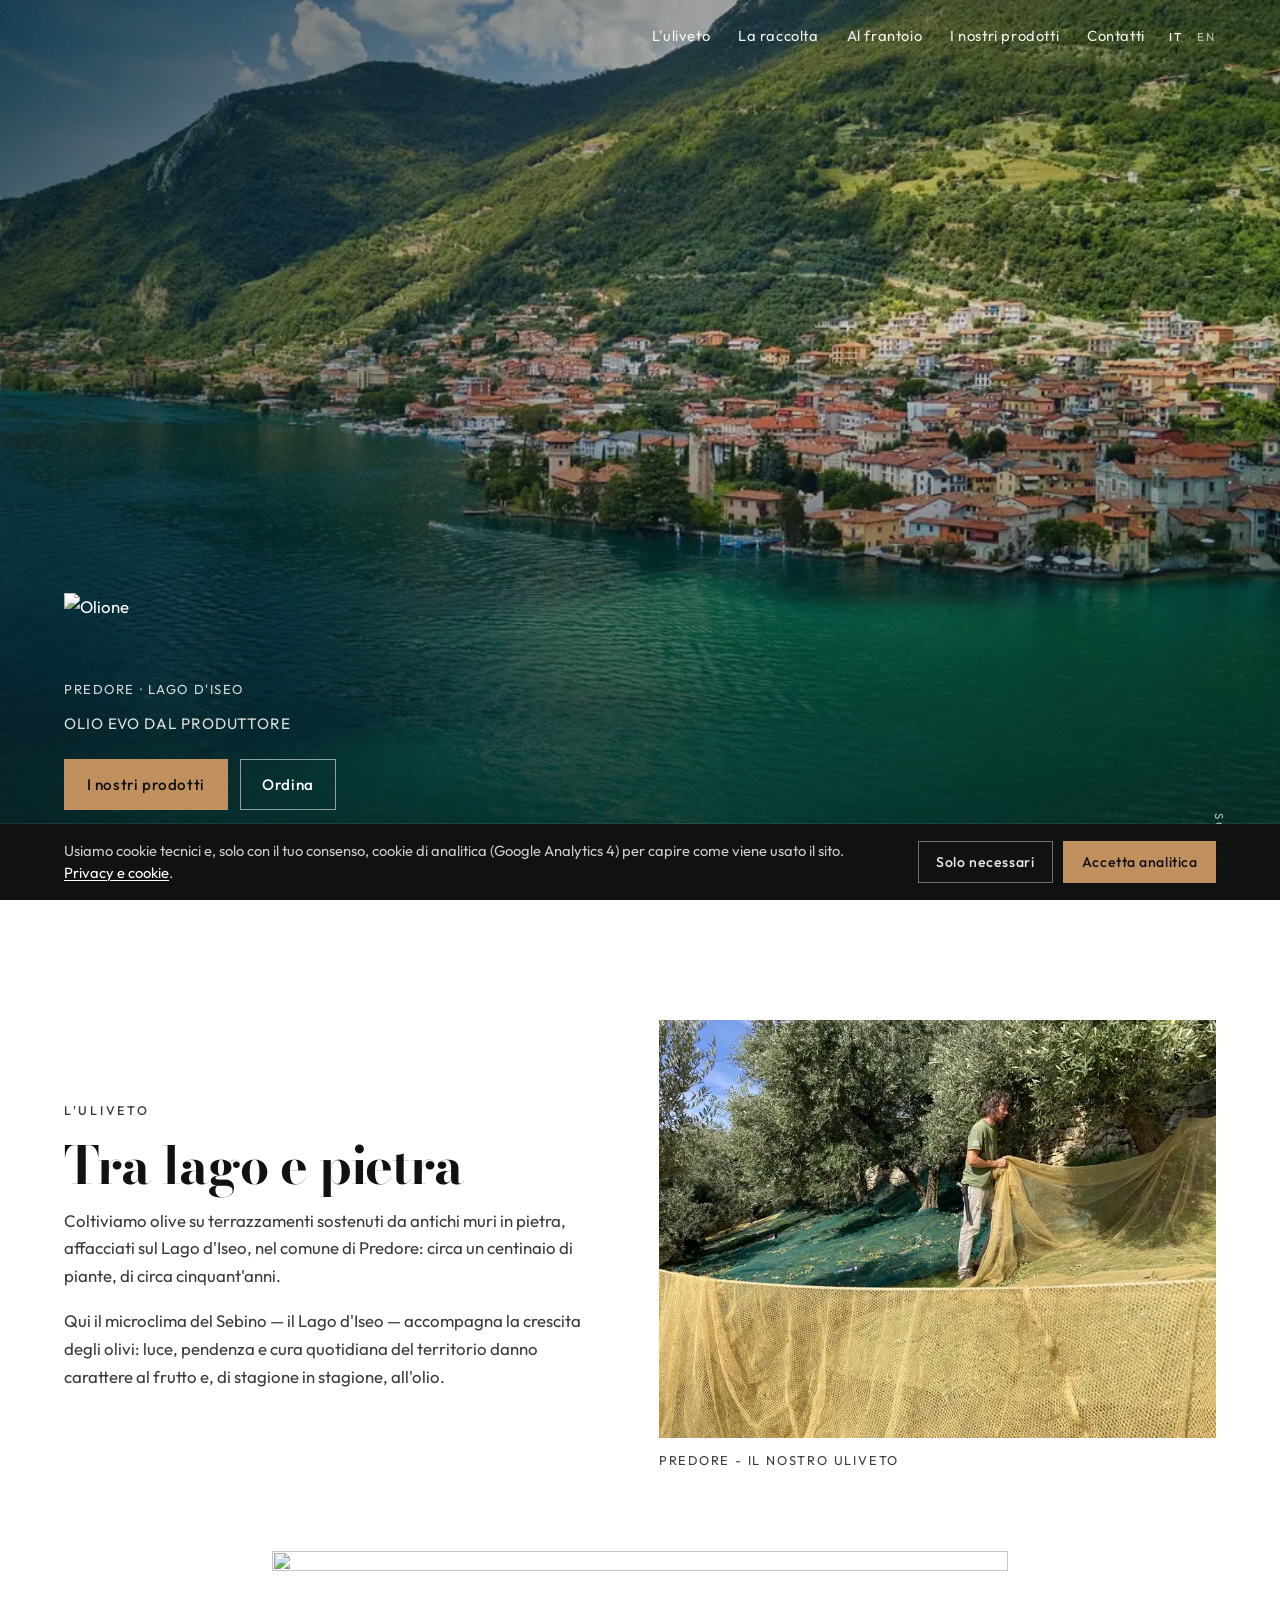
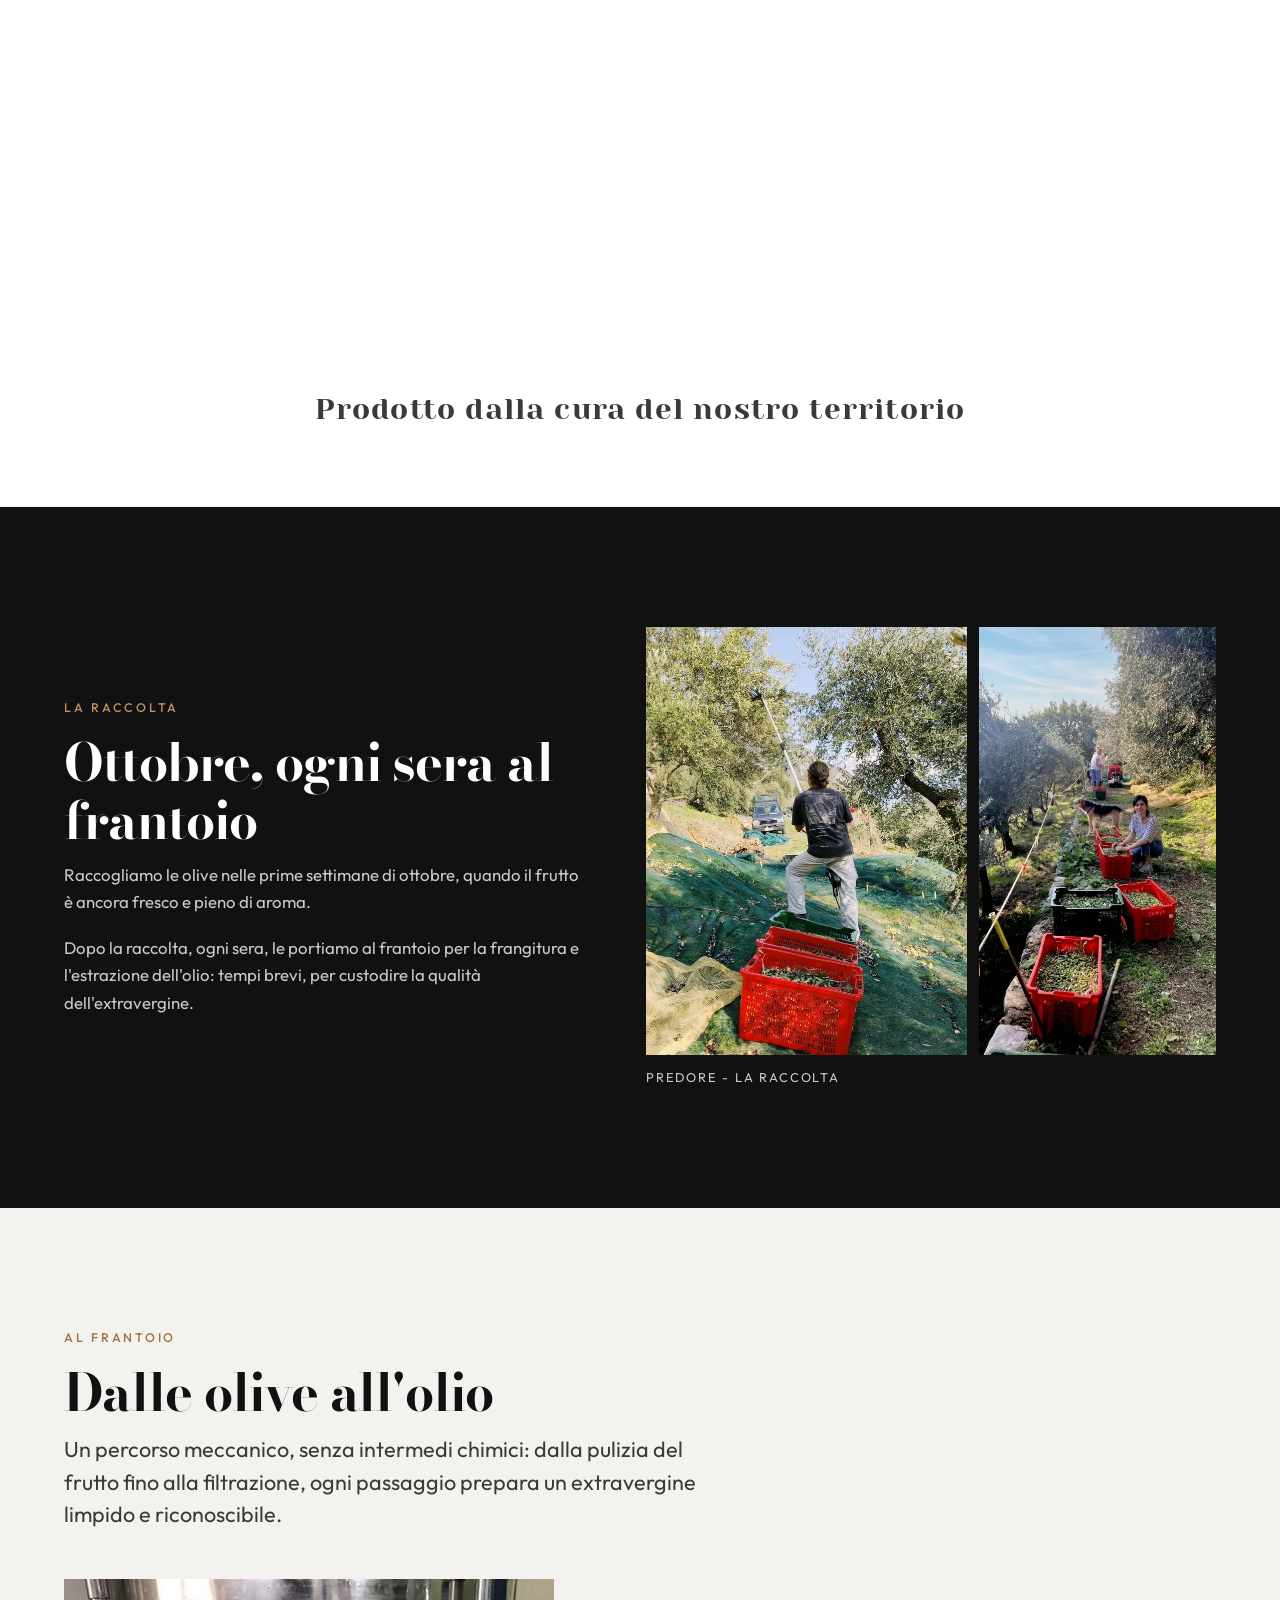
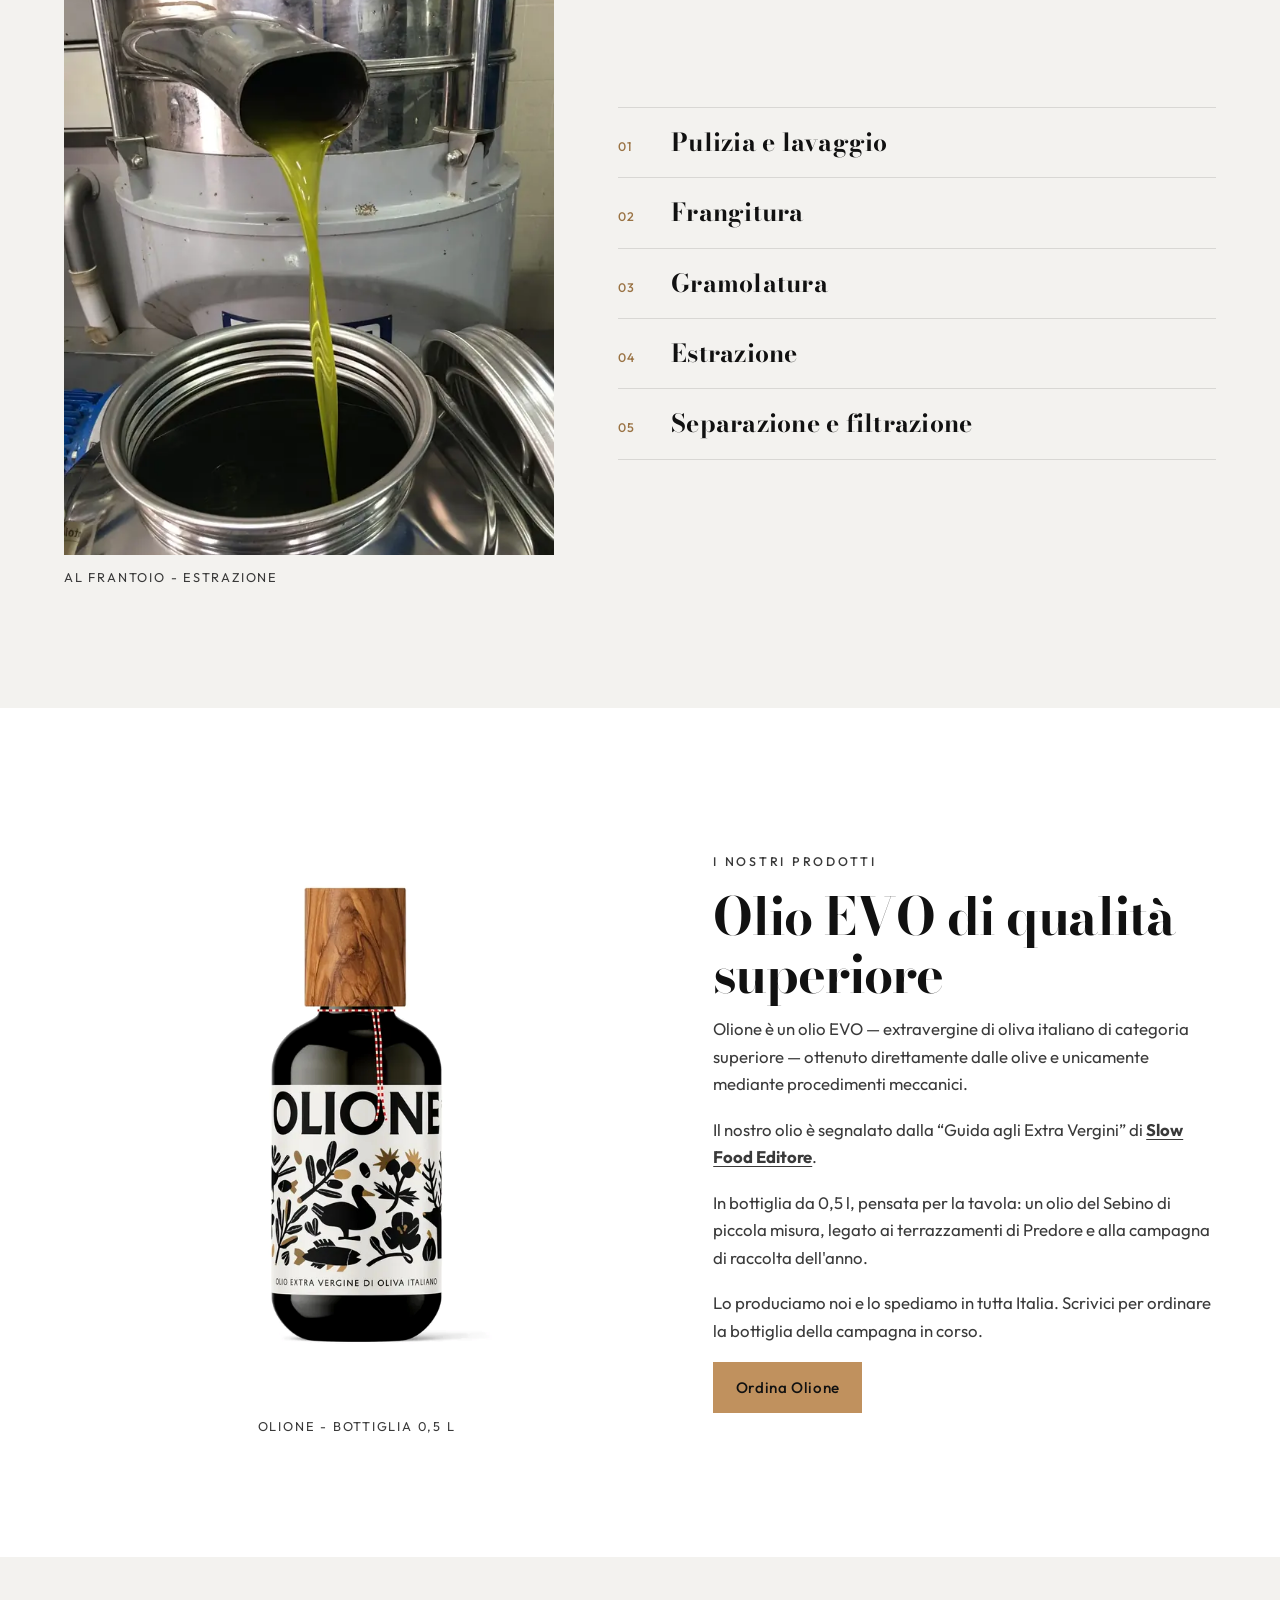
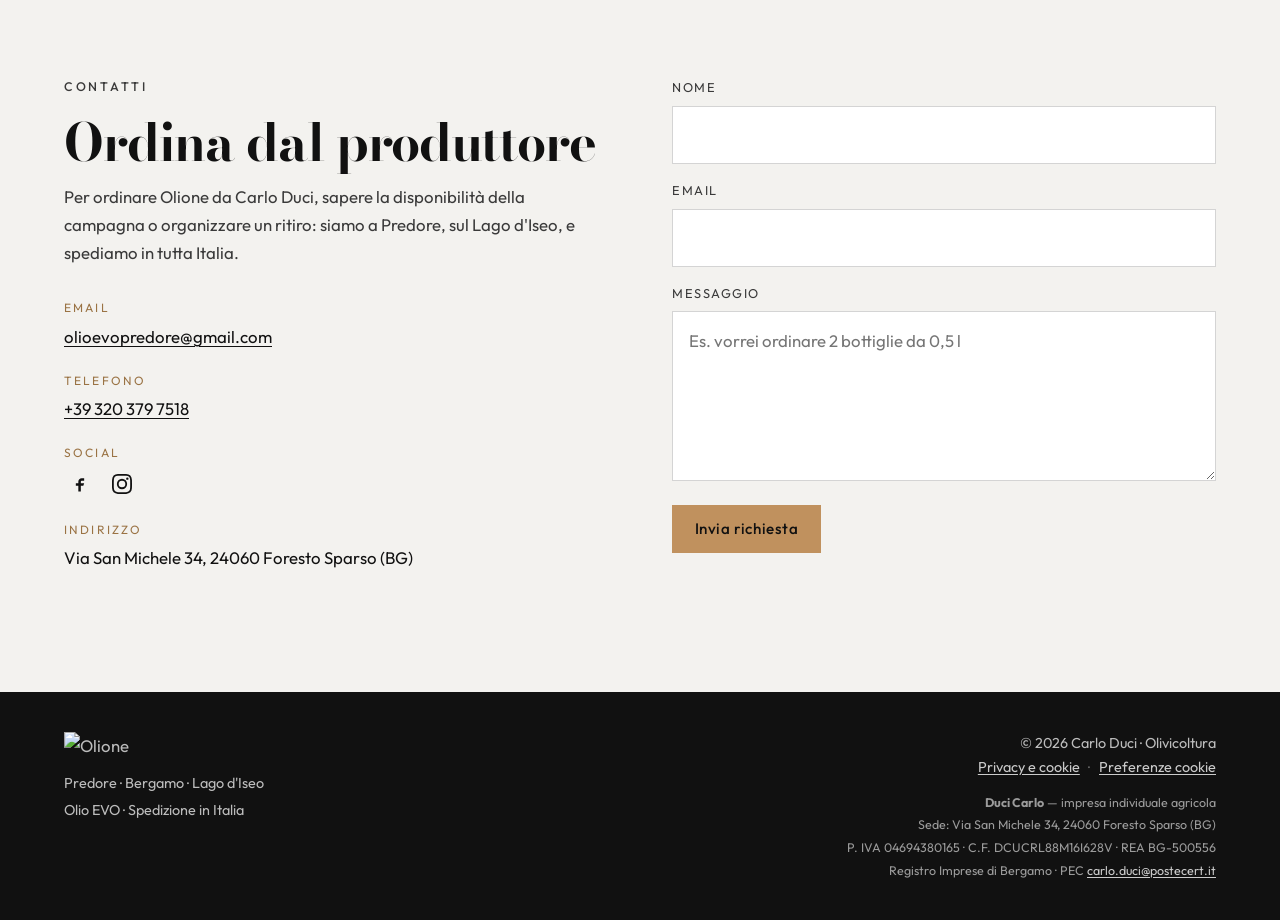
==== index.html @ de1391b0 "Improve LCP and FCP with responsive images, leaner fonts, and deferred Analytics. Co-authored-by: Cu" ====
﻿<!DOCTYPE html>
<html lang="it">
  <head>
    <meta charset="UTF-8" />
    <meta name="viewport" content="width=device-width, initial-scale=1.0" />
    <title>Olione | Olio EVO del Sebino · Predore · Lago d'Iseo</title>
    <meta
      name="description"
      content="Olione è olio EVO (extravergine di oliva) del Sebino, da Predore sul Lago d'Iseo. Bottiglia da 0,5 l dal produttore Carlo Duci, con spedizione in tutta Italia."
    />
    <meta name="robots" content="index,follow,max-image-preview:large" />
    <link rel="canonical" href="https://www.olioevopredore.it/" />
    <link rel="alternate" hreflang="it" href="https://www.olioevopredore.it/" />
    <link
      rel="alternate"
      hreflang="en"
      href="https://www.olioevopredore.it/?lang=en"
    />
    <link
      rel="alternate"
      hreflang="x-default"
      href="https://www.olioevopredore.it/"
    />
    <meta property="og:locale:alternate" content="en_GB" />
    <link
      rel="describedby"
      href="https://www.olioevopredore.it/llms.txt"
      type="text/plain"
    />
    <link
      rel="alternate"
      type="text/markdown"
      href="https://www.olioevopredore.it/about.md"
      title="Scheda Olione (Markdown)"
    />
    <meta property="og:title" content="Olione | Olio EVO del Sebino" />
    <meta
      property="og:description"
      content="Olio EVO del Sebino, da Predore sul Lago d'Iseo. Extravergine di oliva dal produttore, bottiglia 0,5 l, spedizione in Italia."
    />
    <meta
      property="og:image"
      content="https://www.olioevopredore.it/assets/photos/olione-bottiglia-olio-extravergine.jpg"
    />
    <meta property="og:url" content="https://www.olioevopredore.it/" />
    <meta property="og:type" content="website" />
    <meta property="og:locale" content="it_IT" />
    <meta property="og:site_name" content="Olione" />
    <meta name="twitter:card" content="summary_large_image" />
    <meta name="twitter:title" content="Olione | Olio EVO del Sebino" />
    <meta
      name="twitter:description"
      content="Olio EVO del Sebino, da Predore sul Lago d'Iseo. Extravergine di oliva dal produttore, bottiglia 0,5 l, spedizione in Italia."
    />
    <meta
      name="twitter:image"
      content="https://www.olioevopredore.it/assets/photos/olione-bottiglia-olio-extravergine.jpg"
    />
    <meta name="theme-color" content="#111111" />
    <link rel="icon" href="assets/brand/favicon.svg" type="image/svg+xml" />
    <link rel="icon" type="image/png" sizes="48x48" href="assets/brand/favicon-48.png" />
    <link rel="icon" type="image/png" sizes="32x32" href="assets/brand/favicon-32.png" />
    <link rel="icon" type="image/png" sizes="192x192" href="assets/brand/favicon-192.png" />
    <link rel="icon" type="image/png" sizes="512x512" href="assets/brand/favicon-512.png" />
    <link rel="apple-touch-icon" sizes="180x180" href="assets/brand/favicon-180.png" />
    <link rel="preconnect" href="https://fonts.googleapis.com" />
    <link rel="preconnect" href="https://fonts.gstatic.com" crossorigin />
    <link
      href="https://fonts.googleapis.com/css2?family=Bodoni+Moda:opsz,wght@6..96,700&family=Outfit:wght@400;500&family=Yeseva+One&display=swap"
      rel="stylesheet"
      media="print"
      onload="this.media='all'"
    />
    <noscript>
      <link
        href="https://fonts.googleapis.com/css2?family=Bodoni+Moda:opsz,wght@6..96,700&family=Outfit:wght@400;500&family=Yeseva+One&display=swap"
        rel="stylesheet"
      />
    </noscript>
    <link rel="stylesheet" href="css/styles.css" />
    <link
      rel="preload"
      as="image"
      type="image/webp"
      imagesrcset="assets/photos/predore-lago-iseo-800.webp 800w, assets/photos/predore-lago-iseo-1280.webp 1280w, assets/photos/predore-lago-iseo-1920.webp 1920w"
      imagesizes="100vw"
      fetchpriority="high"
    />
    <!-- Google Analytics stub only; gtag/js loads after cookie accept -->
    <script>
      window.dataLayer = window.dataLayer || [];
      function gtag() {
        dataLayer.push(arguments);
      }
      gtag("consent", "default", {
        ad_storage: "denied",
        ad_user_data: "denied",
        ad_personalization: "denied",
        analytics_storage: "denied",
        wait_for_update: 500,
      });
    </script>
    <script type="application/ld+json">
      {
        "@context": "https://schema.org",
        "@graph": [
          {
            "@type": "WebSite",
            "@id": "https://www.olioevopredore.it/#website",
            "url": "https://www.olioevopredore.it/",
            "name": "Olione",
            "inLanguage": "it-IT",
            "publisher": { "@id": "https://www.olioevopredore.it/#business" }
          },
          {
            "@type": "LocalBusiness",
            "@id": "https://www.olioevopredore.it/#business",
            "name": "Olione",
            "alternateName": "Carlo Duci Olivicoltura",
            "description": "Olio EVO (extravergine di oliva) del Sebino, prodotto a Predore sul Lago d'Iseo e spedito in tutta Italia.",
            "url": "https://www.olioevopredore.it/",
            "image": "https://www.olioevopredore.it/assets/photos/olione-bottiglia-olio-extravergine.jpg",
            "email": "olioevopredore@gmail.com",
            "telephone": "+39-320-379-7518",
            "vatID": "IT04694380165",
            "taxID": "DCUCRL88M16I628V",
            "address": {
              "@type": "PostalAddress",
              "streetAddress": "Via San Michele 34",
              "addressLocality": "Foresto Sparso",
              "addressRegion": "BG",
              "postalCode": "24060",
              "addressCountry": "IT"
            },
            "areaServed": {
              "@type": "Country",
              "name": "Italy"
            },
            "sameAs": [
              "https://www.facebook.com/olioevopredore",
              "https://www.instagram.com/olioevopredore"
            ]
          }
        ]
      }
    </script>
  </head>
  <body>
    <a class="skip-link" href="#contenuto" data-i18n="skip">Vai al contenuto</a>

    <header class="site-header" data-header>
      <div class="header-inner">
        <a class="logo" href="#top" aria-label="Olione — home">
          <img
            class="logo-img logo-img-light"
            src="assets/brand/logo-white-sm.png"
            alt="Olione"
            width="220"
            height="48"
          />
          <img
            class="logo-img logo-img-dark"
            src="assets/brand/logo-sm.png"
            alt=""
            width="220"
            height="48"
            aria-hidden="true"
          />
        </a>
        <nav class="nav" data-i18n-aria="nav.label" aria-label="Principale">
          <a href="#uliveto" data-i18n="nav.grove">L'uliveto</a>
          <a href="#raccolta" data-i18n="nav.harvest">La raccolta</a>
          <a href="#frantoio" data-i18n="nav.mill">Al frantoio</a>
          <a href="#prodotti" data-i18n="nav.products">I nostri prodotti</a>
          <a href="#contatti" data-i18n="nav.contact">Contatti</a>
        </nav>
        <div class="header-tools">
          <nav class="lang" data-i18n-aria="lang.label" aria-label="Lingua">
            <a href="?lang=it" hreflang="it" lang="it" data-lang-switch="it">IT</a>
            <span class="lang-sep" aria-hidden="true">·</span>
            <a href="?lang=en" hreflang="en" lang="en" data-lang-switch="en">EN</a>
          </nav>
          <button class="nav-toggle" type="button" aria-expanded="false" aria-controls="mobile-nav" data-nav-toggle>
            <span class="nav-toggle-line"></span>
            <span class="sr-only" data-i18n="nav.menu">Menu</span>
          </button>
        </div>
      </div>
      <div class="mobile-nav" id="mobile-nav" data-mobile-nav hidden>
        <a href="#uliveto" data-i18n="nav.grove">L'uliveto</a>
        <a href="#raccolta" data-i18n="nav.harvest">La raccolta</a>
        <a href="#frantoio" data-i18n="nav.mill">Al frantoio</a>
        <a href="#prodotti" data-i18n="nav.products">I nostri prodotti</a>
        <a href="#contatti" data-i18n="nav.contact">Contatti</a>
      </div>
    </header>

    <main id="top">
      <section class="hero" data-i18n-aria="hero.label" aria-label="Home page">
        <div class="hero-media" data-hero-media>
          <picture>
            <source
              type="image/webp"
              srcset="assets/photos/predore-lago-iseo-800.webp 800w, assets/photos/predore-lago-iseo-1280.webp 1280w, assets/photos/predore-lago-iseo-1920.webp 1920w"
              sizes="100vw"
            />
            <img
              src="assets/photos/predore-lago-iseo.jpg"
              srcset="assets/photos/predore-lago-iseo-800.jpg 800w, assets/photos/predore-lago-iseo-1280.jpg 1280w, assets/photos/predore-lago-iseo-1920.jpg 1920w"
              sizes="100vw"
              data-i18n-alt="hero.alt"
              alt="Predore sul Lago d'Iseo, sponda bergamasca del Sebino"
              width="1920"
              height="994"
              fetchpriority="high"
              decoding="async"
            />
          </picture>
        </div>
        <div class="hero-veil" aria-hidden="true"></div>
        <div class="hero-content">
          <div class="hero-copy">
            <p class="hero-brand">
              <img
                class="hero-wordmark"
                src="assets/brand/logo-white.png"
                alt="Olione"
                width="780"
                height="160"
                decoding="async"
              />
            </p>
            <p class="hero-place" data-i18n="hero.place">Predore · Lago d'Iseo</p>
            <h1 class="hero-kicker" data-i18n="hero.kicker">Olio EVO dal produttore</h1>
          </div>
          <div class="hero-actions">
            <a class="btn btn-primary" href="#prodotti" data-i18n="hero.ctaProducts">I nostri prodotti</a>
            <a class="btn btn-ghost" href="#contatti" data-i18n="hero.ctaOrder">Ordina</a>
          </div>
        </div>
        <div class="hero-scroll" aria-hidden="true">
          <span data-i18n="hero.scroll">Scorri</span>
        </div>
      </section>

      <div id="contenuto">
        <section class="section territory" id="uliveto">
          <div class="section-grid">
            <div class="section-copy reveal">
              <p class="eyebrow" data-i18n="grove.eyebrow">L'uliveto</p>
              <h2 data-i18n="grove.title">Tra lago e pietra</h2>
              <p data-i18n="grove.p1">
                Coltiviamo olive su terrazzamenti sostenuti da antichi muri in pietra,
                affacciati sul Lago d'Iseo, nel comune di Predore: circa un centinaio
                di piante, di circa cinquant'anni.
              </p>
              <p data-i18n="grove.p2">
                Qui il microclima del Sebino — il Lago d'Iseo — accompagna la crescita
                degli olivi: luce, pendenza e cura quotidiana del territorio danno
                carattere al frutto e, di stagione in stagione, all'olio.
              </p>
            </div>
            <figure class="section-figure reveal" style="--delay: 0.12s">
              <picture>
                <source
                  type="image/webp"
                  srcset="assets/photos/uliveto-predore-sebino-800.webp 800w, assets/photos/uliveto-predore-sebino-1200.webp 1200w"
                  sizes="(min-width: 900px) min(50vw, 36rem), 100vw"
                />
                <img
                  src="assets/photos/uliveto-predore-sebino.jpg"
                  srcset="assets/photos/uliveto-predore-sebino-800.jpg 800w, assets/photos/uliveto-predore-sebino-1200.jpg 1200w"
                  sizes="(min-width: 900px) min(50vw, 36rem), 100vw"
                  data-i18n-alt="grove.alt"
                  alt="Reti da raccolta stese nell'uliveto di Predore sul Lago d'Iseo"
                  width="1200"
                  height="900"
                  loading="lazy"
                  decoding="async"
                />
              </picture>
              <figcaption data-i18n="grove.caption" translate="no">Predore - Il nostro Uliveto</figcaption>
            </figure>
          </div>
        </section>

        <section class="strip reveal" data-i18n-aria="strip.label" aria-label="Promessa di marca">
          <img
            class="strip-art"
            src="assets/brand/illustration.png"
            alt=""
            width="1280"
            height="720"
            loading="lazy"
          />
          <p class="strip-script" data-i18n="strip.text">Prodotto dalla cura del nostro territorio</p>
        </section>

        <section class="section care" id="raccolta">
          <div class="care-band">
            <div class="care-copy reveal">
              <p class="eyebrow" data-i18n="harvest.eyebrow">La raccolta</p>
              <h2 data-i18n="harvest.title">Ottobre, ogni sera al frantoio</h2>
              <p data-i18n="harvest.p1">
                Raccogliamo le olive nelle prime settimane di ottobre, quando il frutto
                è ancora fresco e pieno di aroma.
              </p>
              <p data-i18n="harvest.p2">
                Dopo la raccolta, ogni sera, le portiamo al frantoio per la frangitura
                e l'estrazione dell'olio: tempi brevi, per custodire la qualità
                dell'extravergine.
              </p>
            </div>
            <figure class="care-figure reveal" style="--delay: 0.1s">
              <div class="care-images">
                <picture>
                  <source
                    type="image/webp"
                    srcset="assets/photos/raccolta-olive-uliveto-predore-640.webp 640w, assets/photos/raccolta-olive-uliveto-predore-960.webp 960w"
                    sizes="(min-width: 900px) min(30vw, 22rem), 55vw"
                  />
                  <img
                    src="assets/photos/raccolta-olive-uliveto-predore.jpg"
                    srcset="assets/photos/raccolta-olive-uliveto-predore-640.jpg 640w, assets/photos/raccolta-olive-uliveto-predore-960.jpg 960w"
                    sizes="(min-width: 900px) min(30vw, 22rem), 55vw"
                    data-i18n-alt="harvest.altWork"
                    alt="Raccolta delle olive a Predore: reti, cassette e abbacco in uliveto"
                    width="960"
                    height="1441"
                    loading="lazy"
                    decoding="async"
                  />
                </picture>
                <picture>
                  <source
                    type="image/webp"
                    srcset="assets/photos/cassette-olive-raccolta-predore-640.webp 640w, assets/photos/cassette-olive-raccolta-predore-896.webp 896w"
                    sizes="(min-width: 900px) min(22vw, 16rem), 40vw"
                  />
                  <img
                    src="assets/photos/cassette-olive-raccolta-predore.jpg"
                    srcset="assets/photos/cassette-olive-raccolta-predore-640.jpg 640w, assets/photos/cassette-olive-raccolta-predore-896.jpg 896w"
                    sizes="(min-width: 900px) min(22vw, 16rem), 40vw"
                    data-i18n-alt="harvest.altCrates"
                    alt="Cassette di olive appena raccolte sull'uliveto terrazzato di Predore"
                    width="896"
                    height="1195"
                    loading="lazy"
                    decoding="async"
                  />
                </picture>
              </div>
              <figcaption data-i18n="harvest.caption" translate="no">Predore - La raccolta</figcaption>
            </figure>
          </div>
        </section>

        <section class="section product" id="frantoio">
          <div class="product-intro reveal">
            <p class="eyebrow" data-i18n="mill.eyebrow">Al frantoio</p>
            <h2 data-i18n="mill.title">Dalle olive all'olio</h2>
            <p class="lead" data-i18n="mill.lead">
              Un percorso meccanico, senza intermedi chimici: dalla pulizia del frutto
              fino alla filtrazione, ogni passaggio prepara un extravergine limpido
              e riconoscibile.
            </p>
          </div>
          <div class="product-stage reveal" style="--delay: 0.08s">
            <figure class="product-visual product-visual-light">
              <picture>
                <source
                  type="image/webp"
                  srcset="assets/photos/olio-extravergine-frantoio-640.webp 640w, assets/photos/olio-extravergine-frantoio-960.webp 960w"
                  sizes="(min-width: 900px) min(40vw, 28rem), 100vw"
                />
                <img
                  src="assets/photos/olio-extravergine-frantoio.jpg"
                  srcset="assets/photos/olio-extravergine-frantoio-640.jpg 640w, assets/photos/olio-extravergine-frantoio-960.jpg 960w"
                  sizes="(min-width: 900px) min(40vw, 28rem), 100vw"
                  data-i18n-alt="mill.alt"
                  alt="Olio extravergine appena estratto al frantoio"
                  width="960"
                  height="1280"
                  loading="lazy"
                  decoding="async"
                />
              </picture>
              <figcaption data-i18n="mill.caption" translate="no">Al frantoio - Estrazione</figcaption>
            </figure>
            <ol class="process-list">
              <li data-i18n="mill.step1">Pulizia e lavaggio</li>
              <li data-i18n="mill.step2">Frangitura</li>
              <li data-i18n="mill.step3">Gramolatura</li>
              <li data-i18n="mill.step4">Estrazione</li>
              <li data-i18n="mill.step5">Separazione e filtrazione</li>
            </ol>
          </div>
        </section>

        <section class="section territory" id="prodotti">
          <div class="section-grid section-grid-reverse">
            <div class="section-copy reveal">
              <p class="eyebrow" data-i18n="products.eyebrow">I nostri prodotti</p>
              <h2 data-i18n="products.title">Olio EVO di qualità superiore</h2>
              <p data-i18n="products.p1">
                Olione è un olio EVO — extravergine di oliva italiano di categoria
                superiore — ottenuto direttamente dalle olive e unicamente mediante
                procedimenti meccanici.
              </p>
              <p data-i18n-html="products.slowfood">
                Il nostro olio è segnalato dalla “Guida agli Extra Vergini” di
                <a
                  href="https://www.slowfoodeditore.it/it/guide-slow/guida-agli-extravergini-2026-1162.html"
                  target="_blank"
                  rel="noopener noreferrer"
                  ><strong>Slow Food Editore</strong></a
                >.
              </p>
              <p data-i18n="products.p2">
                In bottiglia da 0,5&nbsp;l, pensata per la tavola: un olio del Sebino
                di piccola misura, legato ai terrazzamenti di Predore e alla
                campagna di raccolta dell'anno.
              </p>
              <p data-i18n="products.p3">
                Lo produciamo noi e lo spediamo in tutta Italia. Scrivici per
                ordinare la bottiglia della campagna in corso.
              </p>
              <p>
                <a class="btn btn-primary" href="#contatti" data-i18n="products.cta">Ordina Olione</a>
              </p>
            </div>
            <figure class="section-figure section-figure-portrait reveal" style="--delay: 0.12s">
              <picture>
                <source
                  type="image/webp"
                  srcset="assets/photos/olione-bottiglia-olio-extravergine-800.webp 800w, assets/photos/olione-bottiglia-olio-extravergine-1200.webp 1200w"
                  sizes="(min-width: 900px) min(50vw, 36rem), 100vw"
                />
                <img
                  src="assets/photos/olione-bottiglia-olio-extravergine.jpg"
                  srcset="assets/photos/olione-bottiglia-olio-extravergine-800.jpg 800w, assets/photos/olione-bottiglia-olio-extravergine-1200.jpg 1200w"
                  sizes="(min-width: 900px) min(50vw, 36rem), 100vw"
                  data-i18n-alt="products.alt"
                  alt="Bottiglia Olione di olio EVO — extravergine di oliva italiano"
                  width="1200"
                  height="1200"
                  loading="lazy"
                  decoding="async"
                />
              </picture>
              <figcaption data-i18n="products.caption" translate="no">Olione - Bottiglia 0,5 l</figcaption>
            </figure>
          </div>
        </section>

        <section class="section contact" id="contatti">
          <div class="contact-inner">
            <div class="contact-copy reveal">
              <p class="eyebrow" data-i18n="contact.eyebrow">Contatti</p>
              <h2 data-i18n="contact.title">Ordina dal produttore</h2>
              <p data-i18n="contact.intro">
                Per ordinare Olione da Carlo Duci, sapere la disponibilità della
                campagna o organizzare un ritiro: siamo a Predore, sul Lago
                d'Iseo, e spediamo in tutta Italia.
              </p>
              <dl class="contact-details">
                <div>
                  <dt data-i18n="contact.email">Email</dt>
                  <dd>
                    <a href="mailto:olioevopredore@gmail.com">olioevopredore@gmail.com</a>
                  </dd>
                </div>
                <div>
                  <dt data-i18n="contact.phone">Telefono</dt>
                  <dd>
                    <a href="tel:+393203797518">+39 320 379 7518</a>
                  </dd>
                </div>
                <div>
                  <dt data-i18n="contact.social">Social</dt>
                  <dd class="social-links">
                    <a
                      class="social-link"
                      href="https://www.facebook.com/olioevopredore"
                      target="_blank"
                      rel="noopener noreferrer"
                      aria-label="Facebook Olione"
                    >
                      <svg viewBox="0 0 24 24" width="20" height="20" aria-hidden="true" focusable="false">
                        <path
                          fill="currentColor"
                          d="M14 8h3V5h-3c-2.2 0-4 1.8-4 4v2H7v3h3v7h3v-7h3l1-3h-4V9c0-.6.4-1 1-1z"
                        />
                      </svg>
                    </a>
                    <a
                      class="social-link"
                      href="https://www.instagram.com/olioevopredore"
                      target="_blank"
                      rel="noopener noreferrer"
                      aria-label="Instagram Olione"
                    >
                      <svg viewBox="0 0 24 24" width="20" height="20" aria-hidden="true" focusable="false">
                        <path
                          fill="currentColor"
                          d="M12 2.163c3.204 0 3.584.012 4.85.07 3.252.148 4.771 1.691 4.919 4.919.058 1.265.069 1.645.069 4.849 0 3.205-.012 3.584-.069 4.849-.149 3.225-1.664 4.771-4.919 4.919-1.266.058-1.644.07-4.85.07-3.204 0-3.584-.012-4.849-.07-3.26-.149-4.771-1.699-4.919-4.92-.058-1.265-.07-1.644-.07-4.849 0-3.204.013-3.583.07-4.849.149-3.227 1.664-4.771 4.919-4.919 1.266-.057 1.645-.069 4.849-.069zm0-2.163c-3.259 0-3.667.014-4.947.072-4.358.2-6.78 2.618-6.98 6.98-.059 1.281-.073 1.689-.073 4.948 0 3.259.014 3.668.072 4.948.2 4.358 2.618 6.78 6.98 6.98 1.281.058 1.689.072 4.948.072 3.259 0 3.668-.014 4.948-.072 4.354-.2 6.782-2.618 6.979-6.98.059-1.28.073-1.689.073-4.948 0-3.259-.014-3.667-.072-4.947-.196-4.354-2.617-6.78-6.979-6.98C15.668.014 15.259 0 12 0zm0 5.838a6.162 6.162 0 1 0 0 12.324 6.162 6.162 0 0 0 0-12.324zM12 16a4 4 0 1 1 0-8 4 4 0 0 1 0 8zm6.406-11.845a1.44 1.44 0 1 0 0 2.881 1.44 1.44 0 0 0 0-2.881z"
                        />
                      </svg>
                    </a>
                  </dd>
                </div>
                <div>
                  <dt data-i18n="contact.address">Indirizzo</dt>
                  <dd>Via San Michele 34, 24060 Foresto Sparso (BG)</dd>
                </div>
              </dl>
            </div>
            <form
              class="contact-form reveal"
              style="--delay: 0.12s"
              action="https://formspree.io/f/xvkzggyo"
              method="POST"
              data-contact-form
            >
              <input type="hidden" name="_subject" value="Richiesta Olione dal sito" />
              <input
                class="contact-honeypot"
                type="text"
                name="_gotcha"
                tabindex="-1"
                autocomplete="off"
                aria-hidden="true"
              />
              <label>
                <span data-i18n="form.name">Nome</span>
                <input type="text" name="name" autocomplete="name" required />
              </label>
              <label>
                <span data-i18n="form.email">Email</span>
                <input type="email" name="email" autocomplete="email" required />
              </label>
              <label>
                <span data-i18n="form.message">Messaggio</span>
                <textarea
                  name="message"
                  rows="5"
                  required
                  data-i18n-placeholder="form.placeholder"
                  placeholder="Es. vorrei ordinare 2 bottiglie da 0,5 l"
                ></textarea>
              </label>
              <button class="btn btn-primary" type="submit" data-i18n="form.submit">Invia richiesta</button>
              <p class="contact-status" data-contact-status hidden role="status"></p>
            </form>
          </div>
        </section>
      </div>
    </main>

    <footer class="site-footer">
      <div class="footer-inner">
        <div class="footer-brand">
          <img
            class="footer-logo"
            src="assets/brand/logo-white-sm.png"
            alt="Olione"
            width="220"
            height="48"
          />
          <p data-i18n="footer.place">Predore · Bergamo · Lago d'Iseo</p>
          <p data-i18n="footer.line">Olio EVO · Spedizione in Italia</p>
        </div>
        <div class="footer-meta">
          <p>© <span data-year></span> <span data-i18n="footer.copyright">Carlo Duci · Olivicoltura</span></p>
          <p class="footer-links">
            <a href="privacy.html" data-i18n="footer.privacy">Privacy e cookie</a>
            <span aria-hidden="true">·</span>
            <a href="#cookie" data-cookie-open data-i18n="footer.cookies">Preferenze cookie</a>
          </p>
          <address class="footer-legal">
            <p>
              <strong>Duci Carlo</strong> —
              <span data-i18n="legal.kind">impresa individuale agricola</span>
            </p>
            <p>
              <span data-i18n="legal.seat">Sede</span>: Via San Michele 34, 24060 Foresto Sparso (BG)
            </p>
            <p>
              P. IVA 04694380165 · C.F. DCUCRL88M16I628V · REA BG-500556
            </p>
            <p>
              <span data-i18n="legal.register">Registro Imprese di Bergamo</span>
              ·
              PEC
              <a href="mailto:carlo.duci@postecert.it">carlo.duci@postecert.it</a>
            </p>
          </address>
        </div>
      </div>
    </footer>

    <div
      class="cookie-banner"
      data-cookie-banner
      role="dialog"
      aria-modal="false"
      data-i18n-aria="cookie.label"
      aria-label="Cookie"
      hidden
    >
      <div class="cookie-inner">
        <p class="cookie-text" data-i18n-html="cookie.text">
          Usiamo cookie tecnici e, solo con il tuo consenso, cookie di analitica
          (Google Analytics 4) per capire come viene usato il sito.
          <a href="privacy.html">Privacy e cookie</a>.
        </p>
        <div class="cookie-actions">
          <button class="btn btn-ghost cookie-reject" type="button" data-cookie-reject data-i18n="cookie.reject">
            Solo necessari
          </button>
          <button class="btn btn-primary" type="button" data-cookie-accept data-i18n="cookie.accept">
            Accetta analitica
          </button>
        </div>
      </div>
    </div>

    <script src="js/i18n.js?v=20261015a" defer></script>
    <script src="js/main.js?v=20261015a" defer></script>
    <script src="js/cookies.js?v=20261015a" defer></script>
  </body>
</html>
---- css/styles.css ----
/* Olione — brand tokens from label (nero, bianco, oro a caldo) */
:root {
  --ink: #111111;
  --ink-soft: #3a3a3a;
  --paper: #ffffff;
  --paper-mute: #f3f2ef;
  --gold: #c0915e;
  --gold-deep: #9a7344;
  --lake: #1f4f5c;
  --header-h: 4.5rem;
  --pad: clamp(1.25rem, 4vw, 3.5rem);
  --measure: 38rem;
  --wide: 72rem;
  --ease: cubic-bezier(0.22, 1, 0.36, 1);
  --font-display: "Bodoni Moda", "Times New Roman", serif;
  --font-body: "Outfit", system-ui, sans-serif;
  --font-script: "Yeseva One", "Bodoni Moda", serif;
}

*,
*::before,
*::after {
  box-sizing: border-box;
}

html {
  scroll-behavior: smooth;
  overflow-x: clip;
  scroll-padding-top: calc(var(--header-h) + 0.75rem);
}

body {
  margin: 0;
  color: var(--ink);
  background: var(--paper);
  font-family: var(--font-body);
  font-weight: 400;
  font-size: clamp(1.05rem, 1.1vw, 1.175rem);
  line-height: 1.65;
  -webkit-font-smoothing: antialiased;
  text-rendering: optimizeLegibility;
  overflow-x: clip;
}

body.nav-open {
  overflow: hidden;
}

img {
  max-width: 100%;
  height: auto;
  display: block;
}

a {
  color: inherit;
  text-decoration-thickness: 1px;
  text-underline-offset: 0.2em;
}

a:hover {
  color: var(--gold-deep);
}

h1,
h2,
h3 {
  font-family: var(--font-display);
  font-weight: 700;
  line-height: 1.1;
  letter-spacing: -0.02em;
  margin: 0 0 0.75rem;
}

h2 {
  font-size: clamp(1.75rem, 4.5vw, 3.25rem);
  max-width: 16ch;
}

html[lang="en"] h2 {
  max-width: 22ch;
}

p {
  margin: 0 0 1.1rem;
}

p:last-child {
  margin-bottom: 0;
}

em {
  font-style: italic;
  color: var(--ink);
}

.sr-only {
  position: absolute;
  width: 1px;
  height: 1px;
  padding: 0;
  margin: -1px;
  overflow: hidden;
  clip: rect(0, 0, 0, 0);
  border: 0;
}

.skip-link {
  position: absolute;
  left: 1rem;
  top: -4rem;
  z-index: 100;
  background: var(--ink);
  color: var(--paper);
  padding: 0.75rem 1rem;
}

.skip-link:focus {
  top: 1rem;
}

.eyebrow {
  font-family: var(--font-body);
  font-size: 0.78rem;
  font-weight: 500;
  letter-spacing: 0.22em;
  text-transform: uppercase;
  color: var(--gold-deep);
  margin: 0 0 1rem;
}

.lead {
  font-size: clamp(1.15rem, 2vw, 1.35rem);
  line-height: 1.5;
  color: var(--ink-soft);
  max-width: 40rem;
}

/* Header */
.site-header {
  position: fixed;
  inset: 0 0 auto;
  z-index: 50;
  min-height: var(--header-h);
  padding: 0 var(--pad);
  transition: background 0.4s var(--ease), backdrop-filter 0.4s var(--ease),
    box-shadow 0.4s var(--ease);
}

.site-header.is-scrolled,
.site-header.is-open {
  background: rgba(255, 255, 255, 0.96);
  backdrop-filter: blur(12px);
  box-shadow: 0 1px 0 rgba(17, 17, 17, 0.06);
}

.site-header.is-scrolled .nav a {
  color: var(--ink);
}

.site-header.is-scrolled .logo-img-light,
.site-header.is-open .logo-img-light {
  opacity: 0;
}

.site-header.is-scrolled .logo-img-dark,
.site-header.is-open .logo-img-dark {
  opacity: 1;
}

.site-header.is-scrolled .nav-toggle-line,
.site-header.is-scrolled .nav-toggle-line::before,
.site-header.is-scrolled .nav-toggle-line::after,
.site-header.is-open .nav-toggle-line,
.site-header.is-open .nav-toggle-line::before,
.site-header.is-open .nav-toggle-line::after {
  background: var(--ink);
}

.header-inner {
  min-height: var(--header-h);
  max-width: var(--wide);
  margin: 0 auto;
  padding: 0;
  display: flex;
  align-items: center;
  justify-content: space-between;
  gap: 1.5rem;
}

.logo {
  position: relative;
  display: inline-flex;
  align-items: center;
  width: 8.5rem;
  text-decoration: none;
}

.logo:hover {
  color: inherit;
}

.logo-img {
  width: 100%;
  height: auto;
  display: block;
  transition: opacity 0.3s var(--ease);
}

/* Hide header wordmark over the hero; show it only after leaving the big OLIONE. */
html.js .logo-img-light {
  opacity: 0;
}

.logo-img-dark {
  position: absolute;
  left: 0;
  top: 50%;
  transform: translateY(-50%);
  width: 100%;
  opacity: 0;
}

.nav {
  display: none;
  gap: 1.75rem;
}

.nav a {
  font-size: 0.92rem;
  font-weight: 400;
  letter-spacing: 0.04em;
  text-decoration: none;
  color: rgba(255, 255, 255, 0.92);
  transition: color 0.3s var(--ease);
}

.nav a:hover {
  color: var(--gold);
}

.header-tools {
  display: flex;
  align-items: center;
  gap: 0.85rem;
  margin-left: auto;
  flex: 0 0 auto;
}

.lang {
  display: flex;
  align-items: center;
  gap: 0.4rem;
  font-size: 0.72rem;
  font-weight: 500;
  letter-spacing: 0.16em;
}

.lang a {
  color: rgba(255, 255, 255, 0.62);
  text-decoration: none;
}

.lang a:hover,
.lang a.is-active {
  color: #fff;
}

.lang-sep {
  color: rgba(255, 255, 255, 0.38);
  letter-spacing: 0;
}

.site-header.is-scrolled .lang a,
.site-header.is-open .lang a {
  color: rgba(17, 17, 17, 0.38);
}

.site-header.is-scrolled .lang a:hover,
.site-header.is-scrolled .lang a.is-active,
.site-header.is-open .lang a:hover,
.site-header.is-open .lang a.is-active {
  color: var(--ink);
}

.site-header.is-scrolled .lang-sep,
.site-header.is-open .lang-sep {
  color: rgba(17, 17, 17, 0.28);
}

.nav-toggle {
  width: 2.5rem;
  height: 2.5rem;
  border: 0;
  background: transparent;
  padding: 0;
  display: grid;
  place-items: center;
  cursor: pointer;
}

.nav-toggle-line,
.nav-toggle-line::before,
.nav-toggle-line::after {
  content: "";
  display: block;
  width: 1.35rem;
  height: 1.5px;
  background: var(--paper);
  transition: background 0.3s var(--ease), transform 0.3s var(--ease);
  position: relative;
}

.nav-toggle-line::before {
  position: absolute;
  top: -6px;
}

.nav-toggle-line::after {
  position: absolute;
  top: 6px;
}

.mobile-nav {
  display: flex;
  flex-direction: column;
  gap: 0.35rem;
  width: min(100%, var(--wide));
  margin: 0 auto;
  padding: 0.25rem 0 1.35rem;
  max-height: min(70svh, 28rem);
  overflow-y: auto;
  -webkit-overflow-scrolling: touch;
  background: transparent;
}

.mobile-nav[hidden] {
  display: none;
}

.mobile-nav a {
  font-family: var(--font-display);
  font-weight: 700;
  font-size: clamp(1.25rem, 5.5vw, 1.55rem);
  line-height: 1.2;
  text-decoration: none;
  padding: 0.7rem 0;
  border-bottom: 1px solid rgba(17, 17, 17, 0.08);
}

.mobile-nav a:last-child {
  border-bottom: 0;
}

@media (min-width: 860px) {
  .nav {
    display: flex;
    margin-left: auto;
  }

  .header-tools {
    margin-left: 0;
  }

  .nav-toggle,
  .mobile-nav {
    display: none !important;
  }
}

/* Buttons */
.btn {
  display: inline-flex;
  align-items: center;
  justify-content: center;
  min-height: 3rem;
  padding: 0.75rem 1.35rem;
  font-family: var(--font-body);
  font-size: 0.95rem;
  font-weight: 500;
  letter-spacing: 0.04em;
  text-decoration: none;
  border: 1px solid transparent;
  cursor: pointer;
  transition: background 0.3s var(--ease), color 0.3s var(--ease),
    border-color 0.3s var(--ease), transform 0.3s var(--ease);
}

@media (max-width: 480px) {
  .btn {
    width: 100%;
  }

  .hero-actions {
    width: min(100%, 20rem);
  }
}

.btn:hover {
  transform: translateY(-1px);
}

.btn-primary {
  background: var(--gold);
  color: var(--ink);
  border-color: var(--gold);
}

.btn-primary:hover {
  background: var(--gold-deep);
  border-color: var(--gold-deep);
  color: var(--paper);
}

.btn-ghost {
  background: transparent;
  color: var(--paper);
  border-color: rgba(255, 255, 255, 0.55);
}

.btn-ghost:hover {
  border-color: var(--paper);
  color: var(--paper);
  background: rgba(255, 255, 255, 0.08);
}

/* Hero — one composition, brand first, full-bleed */
.hero {
  position: relative;
  min-height: 100svh;
  display: grid;
  align-items: end;
  color: var(--paper);
  overflow: hidden;
  padding: 0 var(--pad);
}

.hero-media {
  position: absolute;
  inset: 0;
  z-index: 0;
}

.hero-media picture {
  display: block;
  width: 100%;
  height: 100%;
}

.section-figure picture,
.product-visual picture {
  display: block;
  width: 100%;
}

.care-images picture {
  display: block;
  width: 100%;
  height: 100%;
  min-width: 0;
}

.hero-media img {
  width: 100%;
  height: 100%;
  object-fit: cover;
  object-position: 55% 45%;
  transform: scale(1.04);
  animation: hero-drift 18s var(--ease) forwards;
}

@media (max-width: 720px) {
  .hero-media img {
    transform: none;
    animation: none;
  }
}

@keyframes hero-drift {
  to {
    transform: scale(1);
  }
}

.hero-veil {
  position: absolute;
  inset: 0;
  z-index: 1;
  background:
    linear-gradient(180deg, rgba(8, 16, 20, 0.35) 0%, rgba(8, 16, 20, 0.15) 35%, rgba(8, 16, 20, 0.72) 100%),
    linear-gradient(90deg, rgba(8, 16, 20, 0.45) 0%, transparent 55%);
  pointer-events: none;
}

.hero-content {
  position: relative;
  z-index: 2;
  width: min(100%, var(--wide));
  margin: 0 auto;
  padding: calc(var(--header-h) + 2rem) 0 clamp(4rem, 10vh, 6.5rem);
  text-align: left;
}

.hero-copy {
  display: flex;
  flex-direction: column;
  align-items: flex-start;
  max-width: min(34rem, 100%);
}

.hero-brand {
  margin: 0 0 0.85rem;
  width: min(100%, 22rem);
  animation: rise 1s var(--ease) both;
}

.hero-wordmark {
  width: 100%;
  height: auto;
  display: block;
  margin: 0;
  /* Soft warm ivory — not full gold */
  filter: drop-shadow(0 2px 28px rgba(0, 0, 0, 0.28))
    sepia(0.28) saturate(0.55) brightness(1.06);
}

.hero-place {
  margin: 0 0 0.85rem;
  font-size: clamp(0.68rem, 2.7vw, 0.82rem);
  font-weight: 400;
  letter-spacing: 0.12em;
  text-transform: uppercase;
  color: rgba(255, 255, 255, 0.82);
  animation: rise 1s var(--ease) 0.08s both;
  max-width: 100%;
  text-align: left;
}

.hero-kicker {
  margin: 0 0 1.5rem;
  font-family: var(--font-body);
  font-size: clamp(0.8rem, 3.2vw, 0.95rem);
  font-weight: 400;
  letter-spacing: 0.06em;
  text-transform: uppercase;
  color: rgba(255, 255, 255, 0.86);
  animation: rise 1s var(--ease) 0.14s both;
  text-align: left;
  line-height: 1.35;
}

.hero-actions {
  display: flex;
  flex-wrap: wrap;
  gap: 0.75rem;
  animation: rise 1s var(--ease) 0.24s both;
}

.hero-scroll {
  position: absolute;
  right: var(--pad);
  bottom: 1.75rem;
  z-index: 2;
  font-size: 0.72rem;
  letter-spacing: 0.28em;
  text-transform: uppercase;
  color: rgba(255, 255, 255, 0.7);
  writing-mode: vertical-rl;
  animation: pulse-soft 2.4s ease-in-out infinite;
}

@media (max-width: 720px) {
  .hero-content {
    padding-bottom: clamp(3rem, 8vh, 4.5rem);
  }

  .hero-brand {
    width: min(100%, 18rem);
  }

  .logo {
    width: 7.25rem;
  }

  .hero-scroll {
    display: none;
  }

  .hero-place {
    letter-spacing: 0.06em;
  }

  .section-figure figcaption {
    letter-spacing: 0.08em;
  }
}

@media (max-width: 360px) {
  .hero-brand {
    width: min(100%, 16rem);
  }

  .hero-place {
    letter-spacing: 0.04em;
    font-size: 0.64rem;
  }
}

@keyframes rise {
  from {
    opacity: 0;
    transform: translateY(1.25rem);
  }
  to {
    opacity: 1;
    transform: translateY(0);
  }
}

@keyframes pulse-soft {
  0%,
  100% {
    opacity: 0.45;
  }
  50% {
    opacity: 0.9;
  }
}

/* Motif strip from label */
.strip {
  padding: clamp(2.5rem, 6vw, 4.5rem) var(--pad);
  text-align: center;
  background: var(--paper);
  border-bottom: 1px solid rgba(17, 17, 17, 0.06);
}

#uliveto {
  padding-bottom: clamp(1.5rem, 4vw, 2.75rem);
}

#uliveto + .strip {
  padding-top: clamp(1.25rem, 3vw, 2.25rem);
}

.strip-art {
  width: min(100%, 46rem);
  margin: 0 auto 1.25rem;
  opacity: 0.92;
  height: auto;
  display: block;
}

.strip-script {
  font-family: var(--font-script);
  font-size: clamp(1.35rem, 2.6vw, 1.85rem);
  letter-spacing: 0.04em;
  color: var(--ink-soft);
  margin: 0;
}

/* Sections */
.section {
  padding: clamp(4rem, 10vw, 7.5rem) var(--pad);
}

.section-grid {
  max-width: var(--wide);
  margin: 0 auto;
  display: grid;
  gap: clamp(2rem, 5vw, 4rem);
  align-items: center;
}

.section-copy {
  max-width: var(--measure);
}

.section-copy p {
  color: var(--ink-soft);
}

.section-figure {
  margin: 0;
  position: relative;
}

.section-figure img {
  width: 100%;
  aspect-ratio: 4 / 3;
  object-fit: cover;
  filter: saturate(1.05) contrast(1.02);
}

.section-figure-portrait img {
  width: 100%;
  max-width: min(100%, 36.036rem);
  height: auto;
  aspect-ratio: auto;
  object-fit: cover;
  object-position: center center;
  display: block;
  margin-inline: auto;
}

.section-figure-portrait figcaption {
  text-align: center;
}

.section-figure figcaption,
.care-figure figcaption,
.product-visual figcaption {
  margin-top: 0.75rem;
  font-size: 0.8rem;
  letter-spacing: 0.14em;
  text-transform: uppercase;
  color: var(--ink-soft);
}

.care-figure {
  margin: 0;
}

.care-figure figcaption {
  color: rgba(255, 255, 255, 0.78);
}

.product-visual figcaption {
  margin-top: 0.75rem;
}

@media (min-width: 900px) {
  .section-grid {
    grid-template-columns: 1fr 1.05fr;
  }

  .section-grid-reverse {
    grid-template-columns: 1.164fr 1fr;
  }

  .section-grid-reverse .section-copy {
    order: 2;
  }
}

/* Product */
.product {
  background: var(--paper-mute);
}

.product-intro {
  max-width: var(--wide);
  margin: 0 auto 3rem;
}

.product-stage {
  max-width: var(--wide);
  margin: 0 auto;
  display: grid;
  gap: clamp(2rem, 5vw, 4rem);
  align-items: center;
}

.product-visual {
  background: var(--ink);
  padding: clamp(1.5rem, 4vw, 3rem);
}

.product-visual-light {
  background: transparent;
  padding: 0;
  margin: 0;
}

.product-visual img {
  width: min(100%, 22rem);
  margin: 0 auto;
  mix-blend-mode: normal;
}

.product-visual-light img {
  width: 100%;
  max-width: none;
  aspect-ratio: 3 / 4;
  object-fit: cover;
  max-height: min(70svh, 36rem);
  display: block;
}

.process-list {
  list-style: none;
  margin: 0;
  padding: 0;
  counter-reset: step;
}

.process-list li {
  counter-increment: step;
  display: grid;
  grid-template-columns: 2.5rem 1fr;
  gap: 0.85rem;
  align-items: baseline;
  padding: 1.2rem 0;
  border-top: 1px solid rgba(17, 17, 17, 0.12);
  font-family: var(--font-display);
  font-size: clamp(1.15rem, 2vw, 1.55rem);
  font-weight: 700;
  letter-spacing: 0.01em;
  line-height: 1.25;
}

.process-list li:last-child {
  border-bottom: 1px solid rgba(17, 17, 17, 0.12);
}

.process-list li::before {
  content: counter(step, decimal-leading-zero);
  font-family: var(--font-body);
  font-size: 0.78rem;
  font-weight: 500;
  letter-spacing: 0.12em;
  color: var(--gold-deep);
}

@media (min-width: 900px) {
  .product-stage {
    grid-template-columns: 0.9fr 1.1fr;
  }
}

/* Care */
.care {
  background: var(--ink);
  color: var(--paper);
}

.care .eyebrow {
  color: var(--gold);
}

.care-band {
  max-width: var(--wide);
  margin: 0 auto;
  display: grid;
  gap: clamp(2.5rem, 6vw, 4rem);
  align-items: center;
}

.care-copy {
  max-width: var(--measure);
}

.care-copy p {
  color: rgba(255, 255, 255, 0.78);
}

.care-script {
  font-family: var(--font-script);
  font-size: clamp(1.4rem, 2.5vw, 1.9rem);
  color: var(--gold) !important;
  margin-top: 1.75rem !important;
}

.care-images {
  display: grid;
  grid-template-columns: 1.15fr 0.85fr;
  gap: 0.75rem;
  align-items: stretch;
}

.care-images-single {
  grid-template-columns: 1fr;
}

.care-images img {
  width: 100%;
  height: 100%;
  object-fit: cover;
  display: block;
}

.care-images-single img {
  aspect-ratio: 4 / 3;
}

.care-images:not(.care-images-single) picture:first-child img,
.care-images:not(.care-images-single) picture:last-child img {
  aspect-ratio: 3 / 4;
  margin-bottom: 0;
}

@media (min-width: 900px) {
  .care-band {
    grid-template-columns: 1fr 1.1fr;
  }
}

/* About */
.about {
  background:
    radial-gradient(ellipse at 10% 0%, rgba(192, 145, 94, 0.12), transparent 45%),
    var(--paper);
}

.about-inner {
  max-width: 40rem;
  margin: 0 auto;
  text-align: center;
}

.about-inner h2 {
  max-width: none;
  margin-left: auto;
  margin-right: auto;
}

.about-inner p {
  color: var(--ink-soft);
}

.about-address {
  margin-top: 2rem !important;
  font-family: var(--font-display);
  font-weight: 700;
  font-size: 1.15rem;
  line-height: 1.7;
  letter-spacing: 0.02em;
  color: var(--ink) !important;
}

/* Contact */
.contact {
  background: var(--paper-mute);
}

.contact-inner {
  max-width: var(--wide);
  margin: 0 auto;
  display: grid;
  gap: clamp(2rem, 5vw, 4rem);
}

.contact-copy {
  max-width: var(--measure);
}

.contact-copy p {
  color: var(--ink-soft);
}

.contact-details {
  margin: 2rem 0 0;
  display: grid;
  gap: 1.25rem;
}

.contact-details div {
  margin: 0;
}

.contact-details dt {
  font-size: 0.75rem;
  letter-spacing: 0.18em;
  text-transform: uppercase;
  color: var(--gold-deep);
  margin-bottom: 0.3rem;
}

.contact-details dd {
  margin: 0;
}

.social-links {
  display: flex;
  align-items: center;
  gap: 0.65rem;
}

.social-link {
  display: inline-flex;
  align-items: center;
  justify-content: center;
  width: 2rem;
  height: 2rem;
  color: var(--ink);
  text-decoration: none;
  transition: color 0.25s var(--ease);
}

.social-link:hover {
  color: var(--gold-deep);
}

.social-link svg {
  display: block;
}

.contact-form {
  display: grid;
  gap: 1rem;
  align-content: start;
}

.contact-form label {
  display: grid;
  gap: 0.45rem;
}

.contact-form span {
  font-size: 0.8rem;
  letter-spacing: 0.12em;
  text-transform: uppercase;
  color: var(--ink-soft);
}

.contact-form input,
.contact-form textarea {
  width: 100%;
  border: 1px solid rgba(17, 17, 17, 0.18);
  background: var(--paper);
  color: var(--ink);
  padding: 0.9rem 1rem;
  font: inherit;
  border-radius: 0;
  transition: border-color 0.25s var(--ease);
}

.contact-form input:focus,
.contact-form textarea:focus {
  outline: none;
  border-color: var(--gold);
}

.contact-form .btn {
  justify-self: start;
  margin-top: 0.5rem;
}

.contact-form .btn:disabled {
  opacity: 0.6;
  cursor: wait;
}

.contact-honeypot {
  position: absolute;
  left: -10000px;
  width: 1px;
  height: 1px;
  overflow: hidden;
  opacity: 0;
  pointer-events: none;
}

.contact-status {
  margin: 0;
  font-size: 0.95rem;
  line-height: 1.45;
}

.contact-status[data-state="success"] {
  color: #2f5d3a;
}

.contact-status[data-state="error"] {
  color: #8a2f2f;
}

.contact-status[data-state="pending"] {
  color: var(--ink-soft);
}

@media (min-width: 900px) {
  .contact-inner {
    grid-template-columns: 1fr 1fr;
    align-items: start;
  }
}

/* Footer */
.site-footer {
  background: var(--ink);
  color: rgba(255, 255, 255, 0.72);
  padding: 2.5rem var(--pad);
}

.footer-inner {
  max-width: var(--wide);
  margin: 0 auto;
  padding: 0;
  display: flex;
  flex-wrap: wrap;
  justify-content: space-between;
  gap: 1.5rem;
}

.footer-logo {
  display: block;
  width: 7.5rem;
  height: auto;
  margin-bottom: 0.85rem;
}

.footer-brand p,
.footer-meta > p {
  margin: 0;
  font-size: 0.9rem;
}

.footer-brand p + p {
  margin-top: 0.25rem;
}

.footer-meta {
  text-align: right;
  max-width: 28rem;
}

.footer-links {
  margin: 0.65rem 0 0;
  font-size: 0.85rem;
}

.footer-links a {
  color: rgba(255, 255, 255, 0.78);
  text-decoration: underline;
  text-underline-offset: 0.15em;
}

.footer-links a:hover {
  color: #fff;
}

.footer-links span {
  margin: 0 0.35rem;
  color: rgba(255, 255, 255, 0.38);
}

.footer-legal {
  margin: 0.85rem 0 0;
  font-style: normal;
  font-size: 0.78rem;
  line-height: 1.55;
  color: rgba(255, 255, 255, 0.58);
}

.footer-legal p {
  margin: 0;
}

.footer-legal p + p {
  margin-top: 0.2rem;
}

.footer-legal a {
  color: rgba(255, 255, 255, 0.78);
  text-decoration: underline;
  text-underline-offset: 0.15em;
}

.footer-legal a:hover {
  color: #fff;
}

@media (max-width: 699px) {
  .footer-meta {
    text-align: left;
    max-width: none;
  }
}

/* Cookie banner */
.cookie-banner {
  position: fixed;
  inset: auto 0 0;
  z-index: 80;
  padding: 1rem var(--pad) calc(1rem + env(safe-area-inset-bottom, 0px));
  background: rgba(17, 17, 17, 0.96);
  color: rgba(255, 255, 255, 0.88);
  box-shadow: 0 -1px 0 rgba(255, 255, 255, 0.08);
}

.cookie-banner[hidden] {
  display: none !important;
}

.cookie-inner {
  max-width: var(--wide);
  margin: 0 auto;
  display: flex;
  flex-wrap: wrap;
  align-items: center;
  justify-content: space-between;
  gap: 1rem 1.5rem;
}

.cookie-text {
  margin: 0;
  flex: 1 1 18rem;
  font-size: 0.92rem;
  line-height: 1.5;
  color: rgba(255, 255, 255, 0.78);
}

.cookie-text a {
  color: #fff;
  text-underline-offset: 0.15em;
}

.cookie-actions {
  display: flex;
  flex-wrap: wrap;
  gap: 0.65rem;
  flex: 0 0 auto;
}

.cookie-banner .btn-ghost {
  color: rgba(255, 255, 255, 0.9);
  border-color: rgba(255, 255, 255, 0.4);
}

.cookie-banner .btn-ghost:hover {
  color: #fff;
  border-color: #fff;
  background: rgba(255, 255, 255, 0.08);
}

.cookie-banner .btn {
  min-height: 2.65rem;
  padding: 0.55rem 1.1rem;
  font-size: 0.88rem;
}

@media (max-width: 480px) {
  .cookie-banner .btn {
    width: auto;
    flex: 1 1 auto;
  }
}

/* Privacy page */
.privacy-page {
  padding: calc(var(--header-h) + 2.5rem) var(--pad) 4rem;
}

.privacy-page .site-header {
  background: rgba(255, 255, 255, 0.96);
  backdrop-filter: blur(12px);
  box-shadow: 0 1px 0 rgba(17, 17, 17, 0.06);
}

.privacy-page .logo-img-light {
  opacity: 0;
}

.privacy-page .logo-img-dark {
  opacity: 1;
}

.privacy-page .nav a,
.privacy-page .lang a {
  color: var(--ink);
}

.privacy-page .lang a {
  color: rgba(17, 17, 17, 0.38);
}

.privacy-page .lang a:hover,
.privacy-page .lang a.is-active {
  color: var(--ink);
}

.privacy-page .lang-sep {
  color: rgba(17, 17, 17, 0.28);
}

.privacy-page .nav-toggle-line,
.privacy-page .nav-toggle-line::before,
.privacy-page .nav-toggle-line::after {
  background: var(--ink);
}

.privacy-inner {
  max-width: 42rem;
  margin: 0 auto;
}

.privacy-back {
  display: inline-block;
  margin: 0 0 1.5rem;
  font-size: 0.9rem;
  color: var(--gold-deep);
  text-decoration: none;
}

.privacy-back:hover {
  color: var(--ink);
}

.privacy-inner h1 {
  font-size: clamp(1.75rem, 4vw, 2.75rem);
  max-width: none;
}

.privacy-inner h2 {
  margin-top: 2rem;
  font-size: clamp(1.15rem, 2.5vw, 1.45rem);
  max-width: none;
}

.privacy-inner p,
.privacy-inner li {
  color: var(--ink-soft);
}

.privacy-inner ul {
  margin: 0 0 1.1rem;
  padding-left: 1.2rem;
}

/* Reveal on scroll — only when JS opts in, so content stays visible without JS */
html.js .reveal {
  opacity: 0;
  transform: translateY(1.25rem);
  transition: opacity 0.9s var(--ease), transform 0.9s var(--ease);
  transition-delay: var(--delay, 0s);
}

html.js .reveal.is-in {
  opacity: 1;
  transform: translateY(0);
}

@media (prefers-reduced-motion: reduce) {
  html {
    scroll-behavior: auto;
  }

  .hero-media img,
  .hero-brand,
  .hero-place,
  .hero-kicker,
  .hero-actions,
  .hero-scroll,
  html.js .reveal {
    animation: none !important;
    transition: none !important;
    opacity: 1 !important;
    transform: none !important;
  }
}
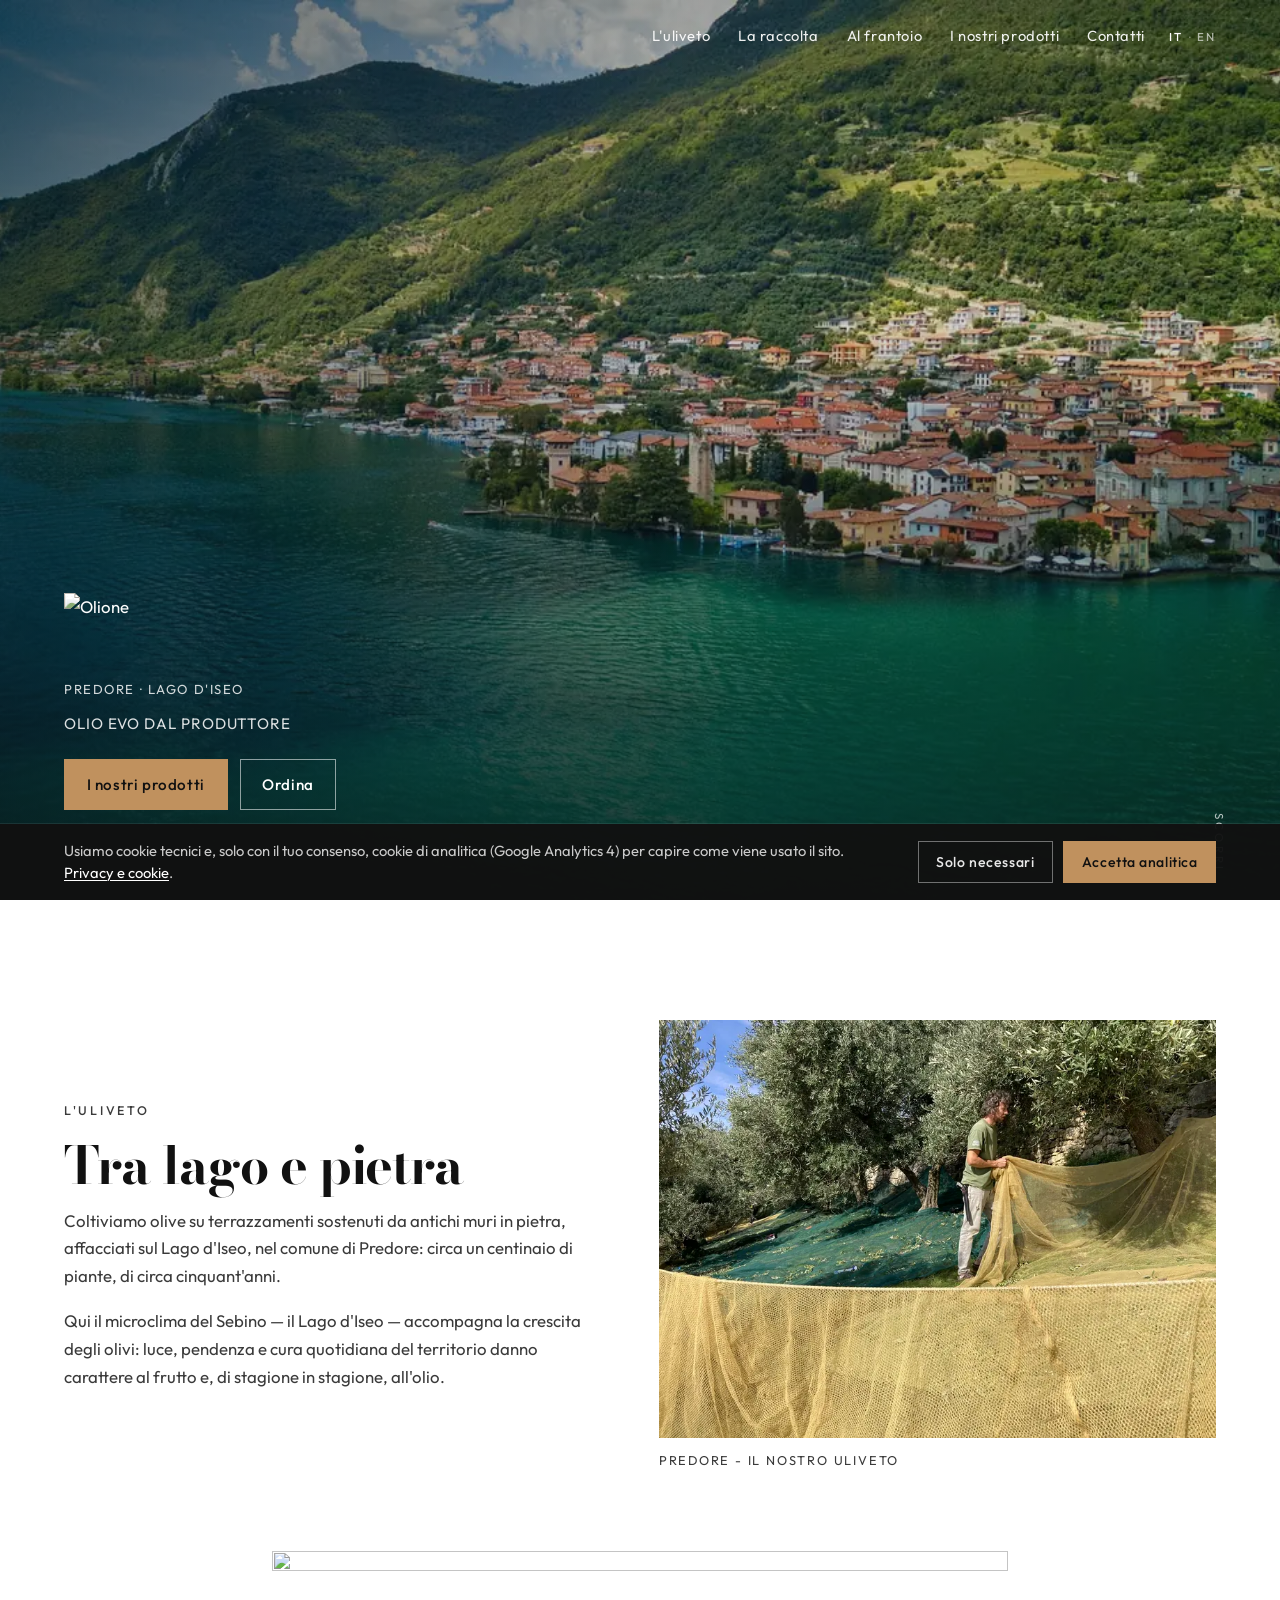
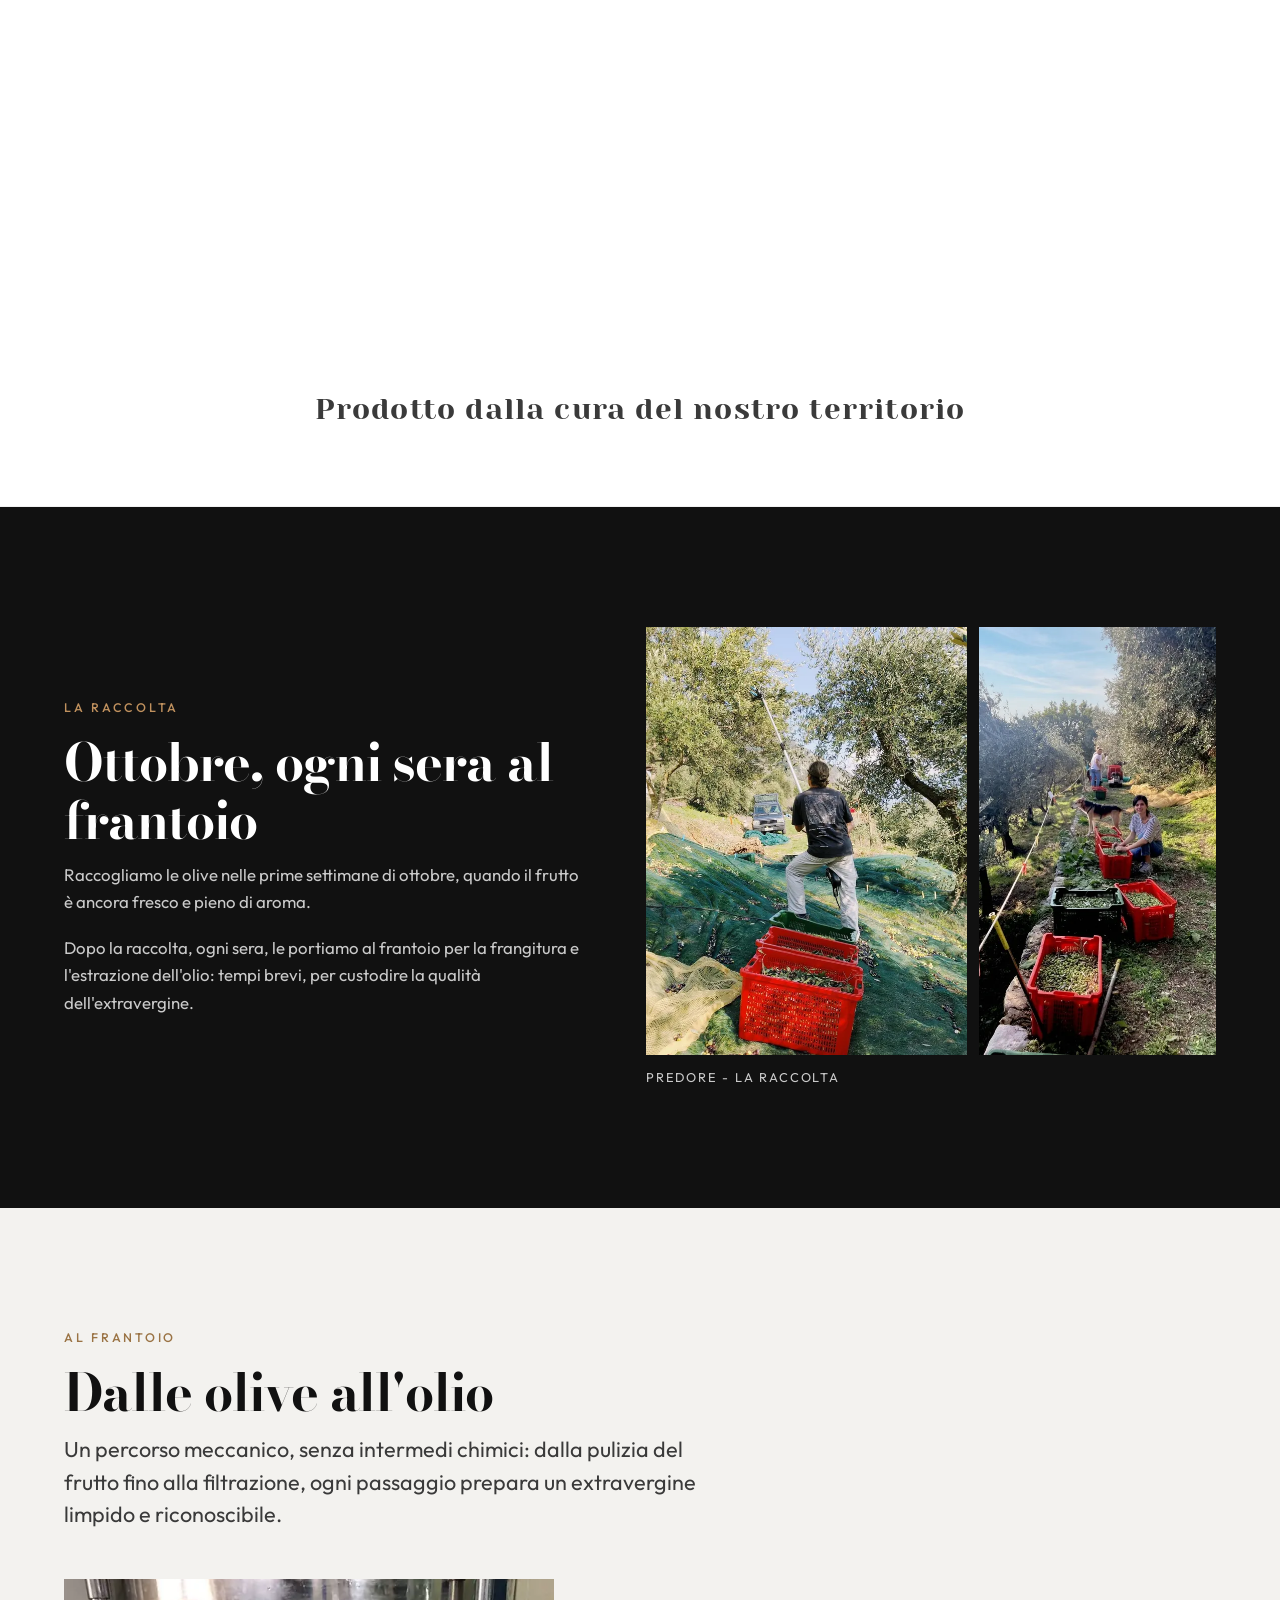
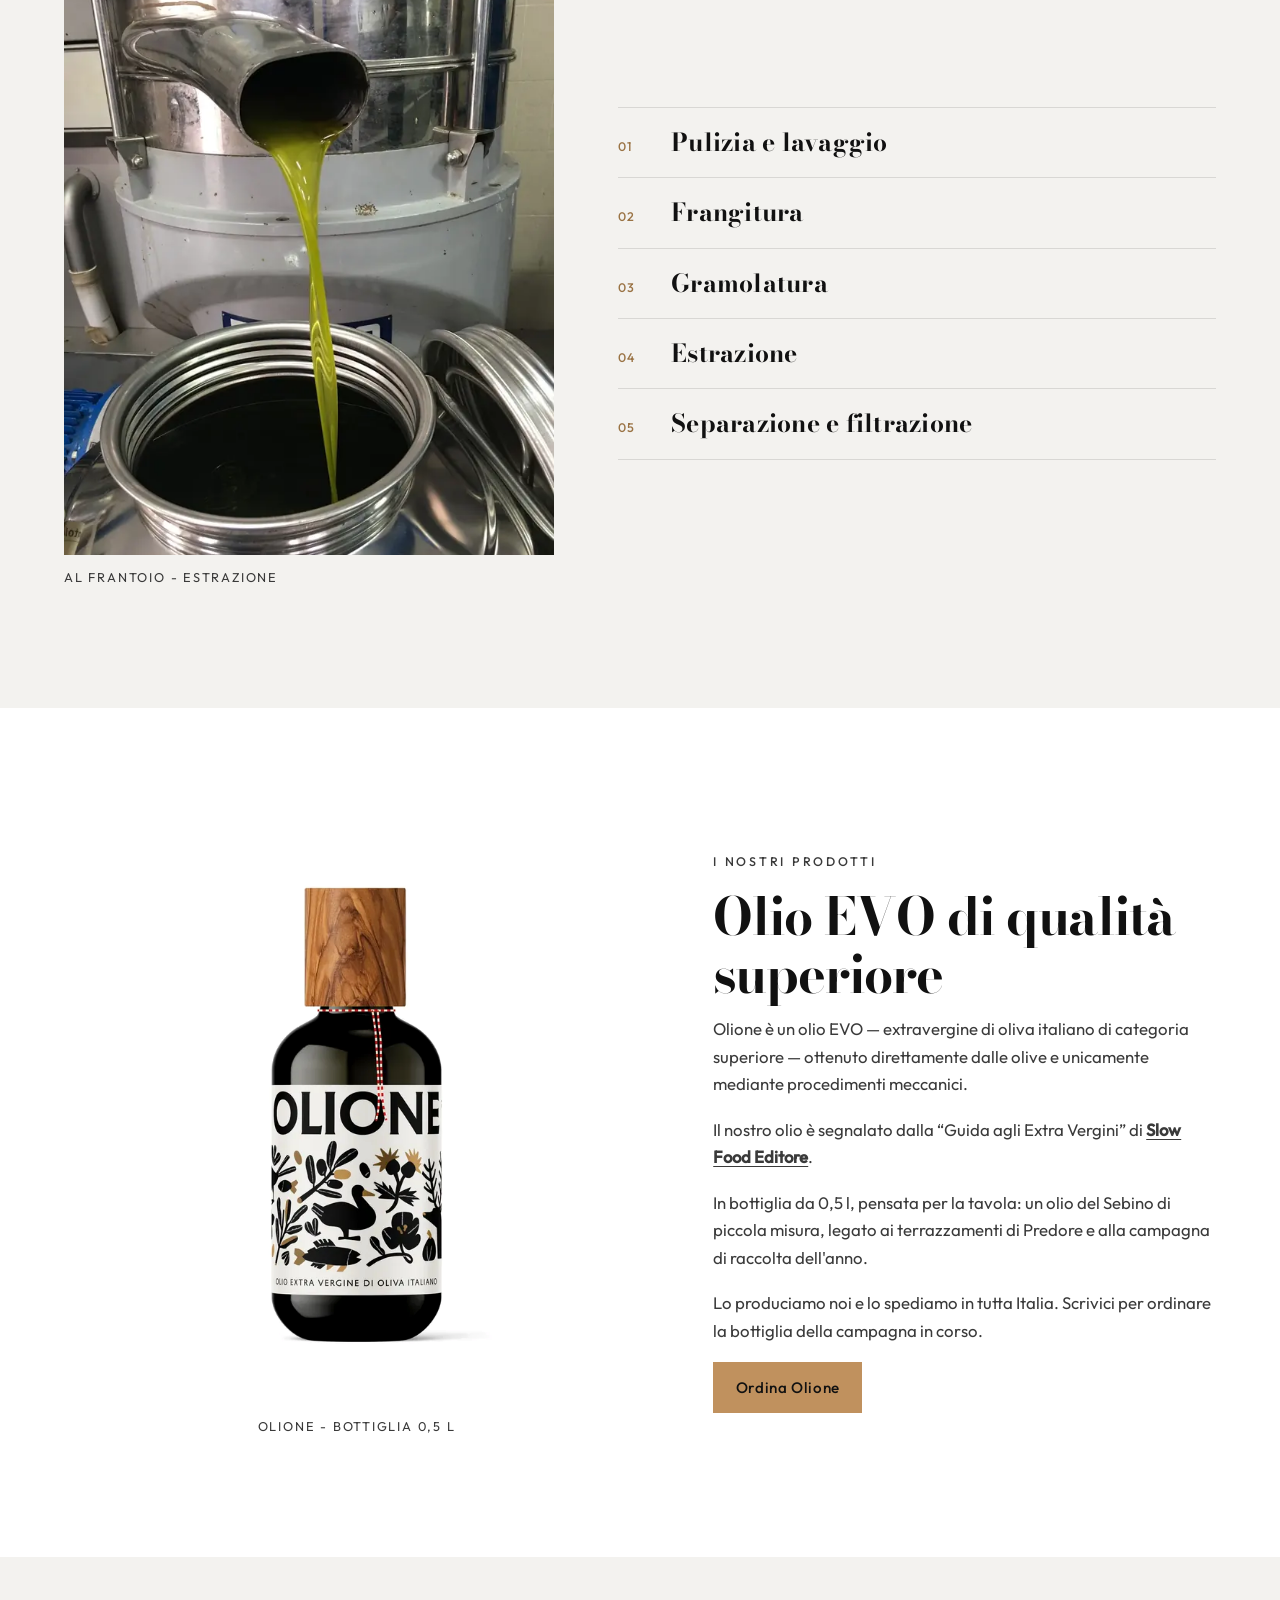
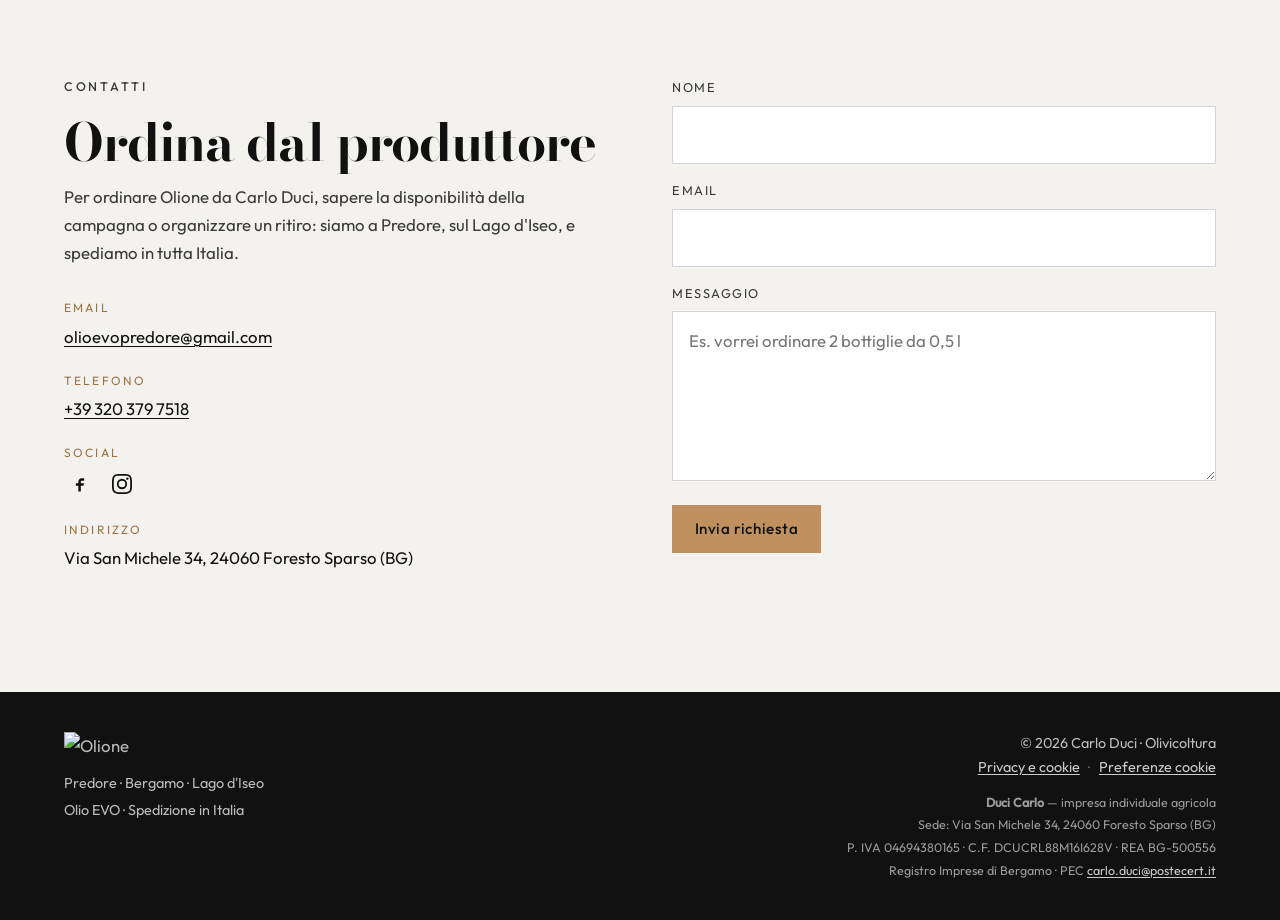
==== commit 5adb0d73: "Self-host fonts to cut third-party latency on FCP and Speed Index. Co-authored-by: Cursor <cursorage" ====
--- a/index.html
+++ b/index.html
@@ -63,20 +63,13 @@
     <link rel="icon" type="image/png" sizes="192x192" href="assets/brand/favicon-192.png" />
     <link rel="icon" type="image/png" sizes="512x512" href="assets/brand/favicon-512.png" />
     <link rel="apple-touch-icon" sizes="180x180" href="assets/brand/favicon-180.png" />
-    <link rel="preconnect" href="https://fonts.googleapis.com" />
-    <link rel="preconnect" href="https://fonts.gstatic.com" crossorigin />
     <link
-      href="https://fonts.googleapis.com/css2?family=Bodoni+Moda:opsz,wght@6..96,700&family=Outfit:wght@400;500&family=Yeseva+One&display=swap"
-      rel="stylesheet"
-      media="print"
-      onload="this.media='all'"
-    />
-    <noscript>
-      <link
-        href="https://fonts.googleapis.com/css2?family=Bodoni+Moda:opsz,wght@6..96,700&family=Outfit:wght@400;500&family=Yeseva+One&display=swap"
-        rel="stylesheet"
-      />
-    </noscript>
+      rel="preload"
+      href="assets/fonts/outfit-400-latin.woff2"
+      as="font"
+      type="font/woff2"
+      crossorigin
+    />
     <link rel="stylesheet" href="css/styles.css" />
     <link
       rel="preload"
--- a/css/styles.css
+++ b/css/styles.css
@@ -1,3 +1,77 @@
+/* Self-hosted Google Fonts (latin + latin-ext) */
+
+@font-face {
+  font-family: 'Bodoni Moda';
+  font-style: normal;
+  font-weight: 700;
+  font-display: swap;
+  src: url(../assets/fonts/bodonimoda-700-latin-ext.woff2) format('woff2');
+  unicode-range: U+0100-02BA, U+02BD-02C5, U+02C7-02CC, U+02CE-02D7, U+02DD-02FF, U+0304, U+0308, U+0329, U+1D00-1DBF, U+1E00-1E9F, U+1EF2-1EFF, U+2020, U+20A0-20AB, U+20AD-20C4, U+2113, U+2C60-2C7F, U+A720-A7FF;
+}
+
+@font-face {
+  font-family: 'Bodoni Moda';
+  font-style: normal;
+  font-weight: 700;
+  font-display: swap;
+  src: url(../assets/fonts/bodonimoda-700-latin.woff2) format('woff2');
+  unicode-range: U+0000-00FF, U+0131, U+0152-0153, U+02BB-02BC, U+02C6, U+02DA, U+02DC, U+0304, U+0308, U+0329, U+2000-206F, U+20AC, U+2122, U+2191, U+2193, U+2212, U+2215, U+FEFF, U+FFFD;
+}
+
+@font-face {
+  font-family: 'Outfit';
+  font-style: normal;
+  font-weight: 400;
+  font-display: swap;
+  src: url(../assets/fonts/outfit-400-latin-ext.woff2) format('woff2');
+  unicode-range: U+0100-02BA, U+02BD-02C5, U+02C7-02CC, U+02CE-02D7, U+02DD-02FF, U+0304, U+0308, U+0329, U+1D00-1DBF, U+1E00-1E9F, U+1EF2-1EFF, U+2020, U+20A0-20AB, U+20AD-20C4, U+2113, U+2C60-2C7F, U+A720-A7FF;
+}
+
+@font-face {
+  font-family: 'Outfit';
+  font-style: normal;
+  font-weight: 400;
+  font-display: swap;
+  src: url(../assets/fonts/outfit-400-latin.woff2) format('woff2');
+  unicode-range: U+0000-00FF, U+0131, U+0152-0153, U+02BB-02BC, U+02C6, U+02DA, U+02DC, U+0304, U+0308, U+0329, U+2000-206F, U+20AC, U+2122, U+2191, U+2193, U+2212, U+2215, U+FEFF, U+FFFD;
+}
+
+@font-face {
+  font-family: 'Outfit';
+  font-style: normal;
+  font-weight: 500;
+  font-display: swap;
+  src: url(../assets/fonts/outfit-500-latin-ext.woff2) format('woff2');
+  unicode-range: U+0100-02BA, U+02BD-02C5, U+02C7-02CC, U+02CE-02D7, U+02DD-02FF, U+0304, U+0308, U+0329, U+1D00-1DBF, U+1E00-1E9F, U+1EF2-1EFF, U+2020, U+20A0-20AB, U+20AD-20C4, U+2113, U+2C60-2C7F, U+A720-A7FF;
+}
+
+@font-face {
+  font-family: 'Outfit';
+  font-style: normal;
+  font-weight: 500;
+  font-display: swap;
+  src: url(../assets/fonts/outfit-500-latin.woff2) format('woff2');
+  unicode-range: U+0000-00FF, U+0131, U+0152-0153, U+02BB-02BC, U+02C6, U+02DA, U+02DC, U+0304, U+0308, U+0329, U+2000-206F, U+20AC, U+2122, U+2191, U+2193, U+2212, U+2215, U+FEFF, U+FFFD;
+}
+
+@font-face {
+  font-family: 'Yeseva One';
+  font-style: normal;
+  font-weight: 400;
+  font-display: swap;
+  src: url(../assets/fonts/yesevaone-400-latin-ext.woff2) format('woff2');
+  unicode-range: U+0100-02BA, U+02BD-02C5, U+02C7-02CC, U+02CE-02D7, U+02DD-02FF, U+0304, U+0308, U+0329, U+1D00-1DBF, U+1E00-1E9F, U+1EF2-1EFF, U+2020, U+20A0-20AB, U+20AD-20C4, U+2113, U+2C60-2C7F, U+A720-A7FF;
+}
+
+@font-face {
+  font-family: 'Yeseva One';
+  font-style: normal;
+  font-weight: 400;
+  font-display: swap;
+  src: url(../assets/fonts/yesevaone-400-latin.woff2) format('woff2');
+  unicode-range: U+0000-00FF, U+0131, U+0152-0153, U+02BB-02BC, U+02C6, U+02DA, U+02DC, U+0304, U+0308, U+0329, U+2000-206F, U+20AC, U+2122, U+2191, U+2193, U+2212, U+2215, U+FEFF, U+FFFD;
+}
+
 /* Olione — brand tokens from label (nero, bianco, oro a caldo) */
 :root {
   --ink: #111111;
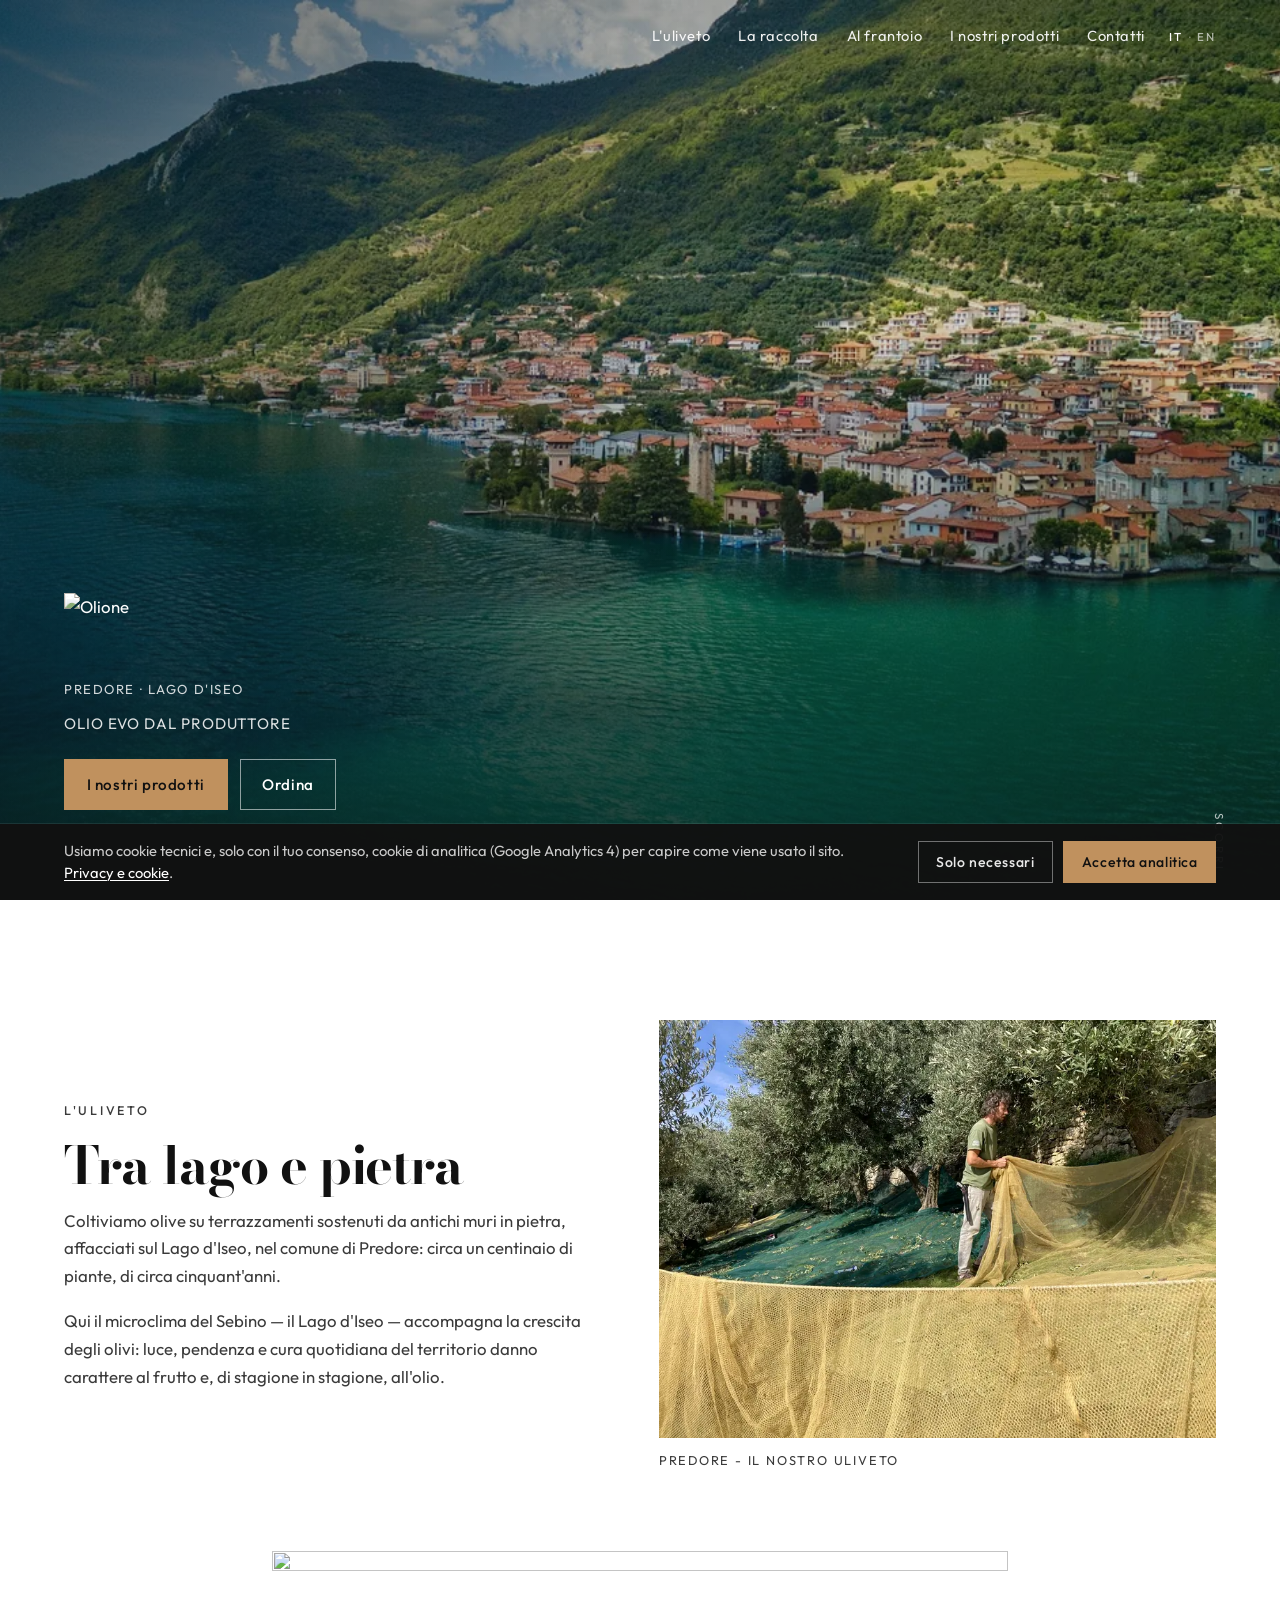
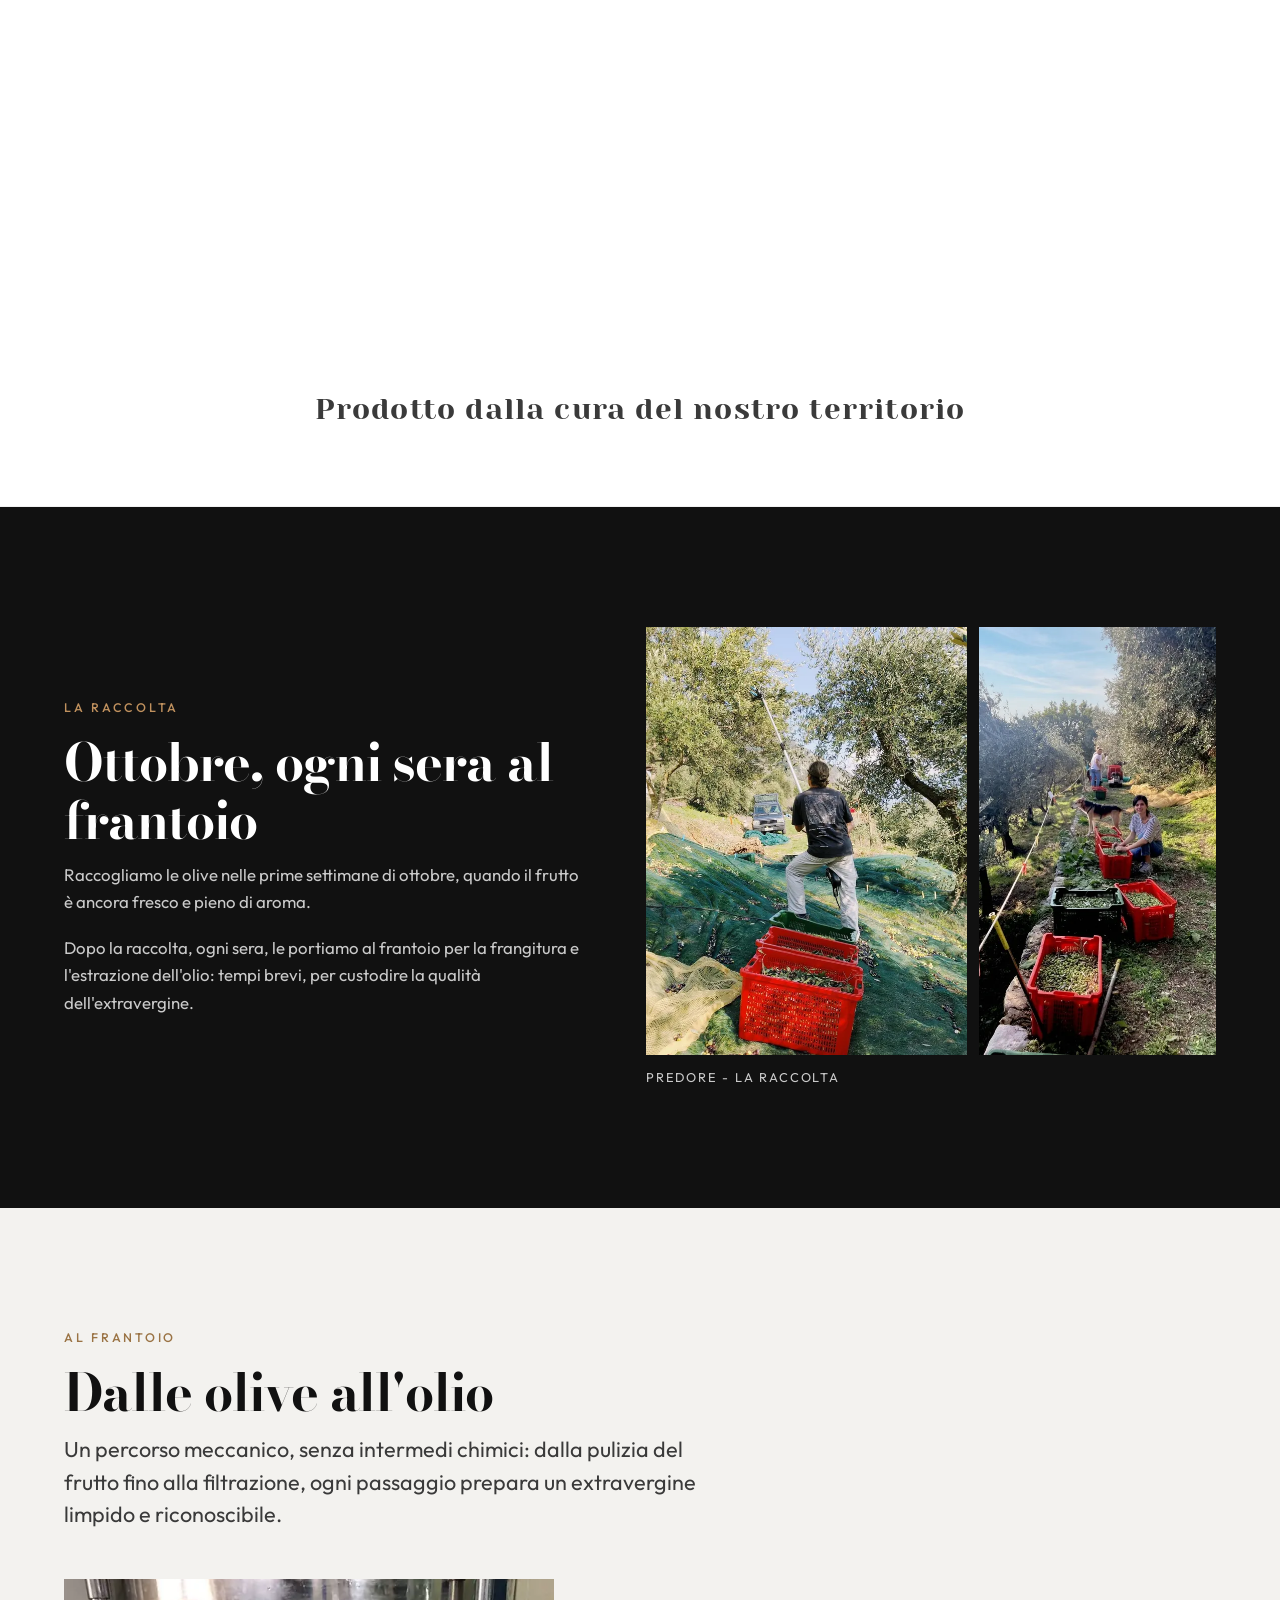
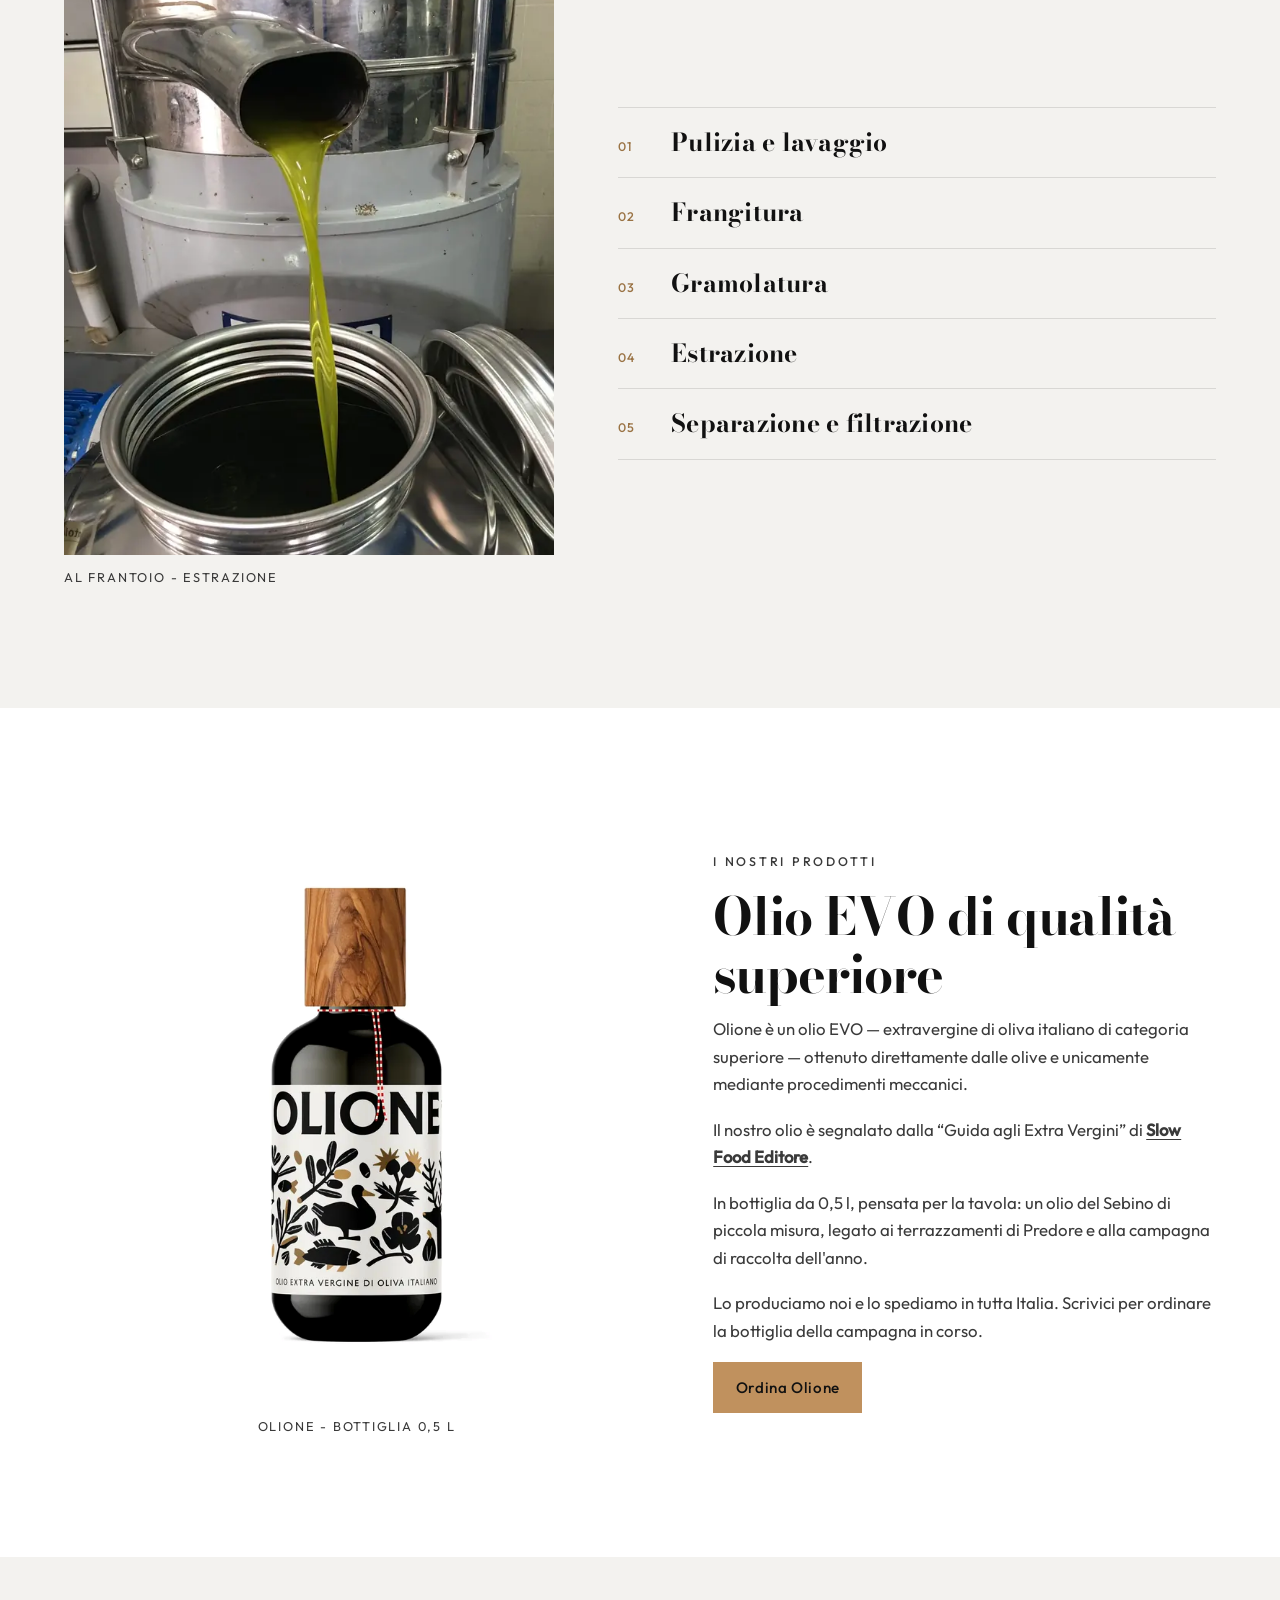
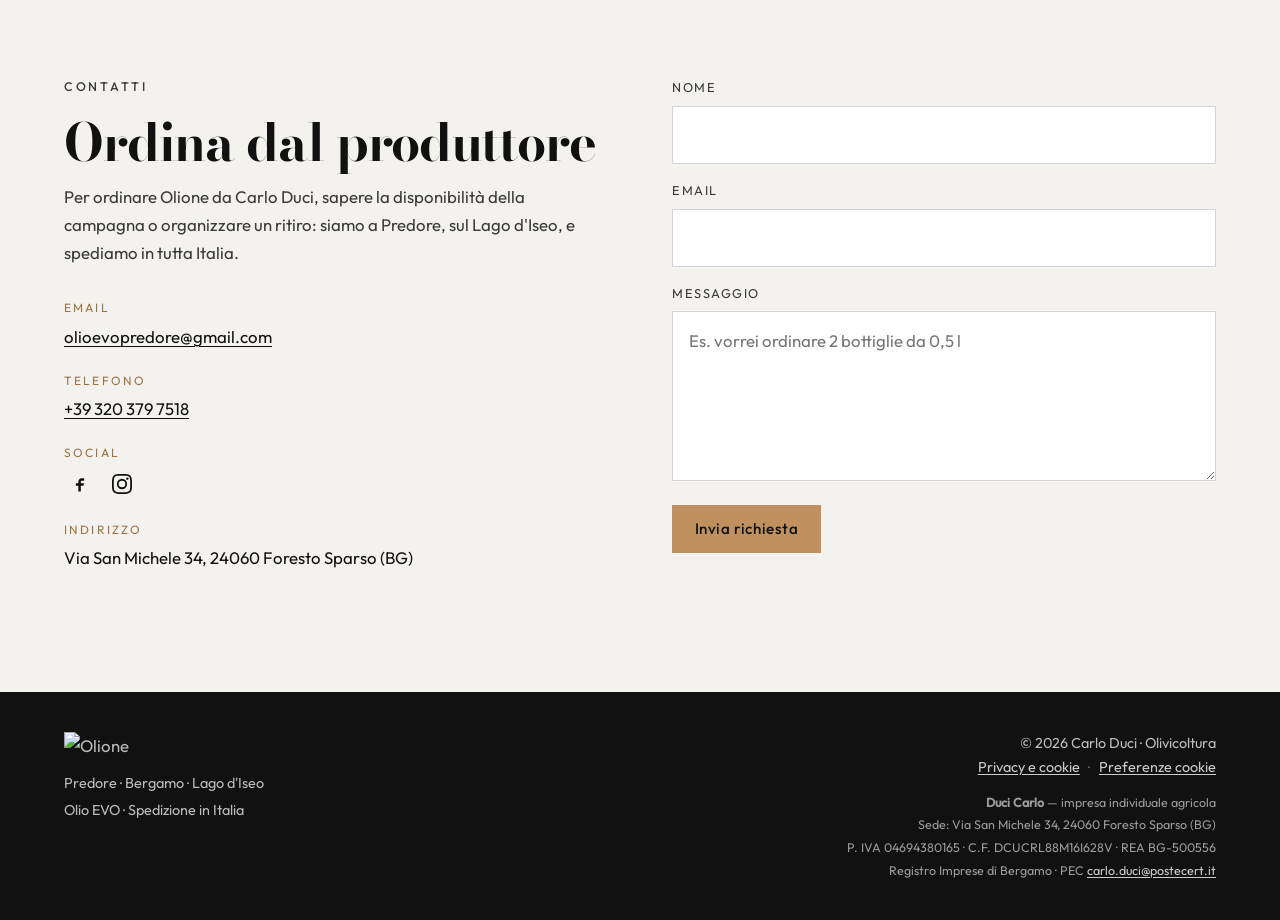
==== commit 6b704bb6: "Serve a sharp portrait hero crop on mobile instead of an upscaled 800px landscape. Co-authored-by: C" ====
--- a/index.html
+++ b/index.html
@@ -75,8 +75,17 @@
       rel="preload"
       as="image"
       type="image/webp"
-      imagesrcset="assets/photos/predore-lago-iseo-800.webp 800w, assets/photos/predore-lago-iseo-1280.webp 1280w, assets/photos/predore-lago-iseo-1920.webp 1920w"
+      href="assets/photos/predore-lago-iseo-mobile.webp"
+      media="(max-width: 720px)"
+      fetchpriority="high"
+    />
+    <link
+      rel="preload"
+      as="image"
+      type="image/webp"
+      imagesrcset="assets/photos/predore-lago-iseo-1280.webp 1280w, assets/photos/predore-lago-iseo-1920.webp 1920w, assets/photos/predore-lago-iseo-2400.webp 2400w"
       imagesizes="100vw"
+      media="(min-width: 721px)"
       fetchpriority="high"
     />
     <!-- Google Analytics stub only; gtag/js loads after cookie accept -->
@@ -193,13 +202,23 @@
         <div class="hero-media" data-hero-media>
           <picture>
             <source
+              media="(max-width: 720px)"
               type="image/webp"
-              srcset="assets/photos/predore-lago-iseo-800.webp 800w, assets/photos/predore-lago-iseo-1280.webp 1280w, assets/photos/predore-lago-iseo-1920.webp 1920w"
+              srcset="assets/photos/predore-lago-iseo-mobile.webp"
+            />
+            <source
+              media="(max-width: 720px)"
+              type="image/jpeg"
+              srcset="assets/photos/predore-lago-iseo-mobile.jpg"
+            />
+            <source
+              type="image/webp"
+              srcset="assets/photos/predore-lago-iseo-1280.webp 1280w, assets/photos/predore-lago-iseo-1920.webp 1920w, assets/photos/predore-lago-iseo-2400.webp 2400w"
               sizes="100vw"
             />
             <img
               src="assets/photos/predore-lago-iseo.jpg"
-              srcset="assets/photos/predore-lago-iseo-800.jpg 800w, assets/photos/predore-lago-iseo-1280.jpg 1280w, assets/photos/predore-lago-iseo-1920.jpg 1920w"
+              srcset="assets/photos/predore-lago-iseo-1280.jpg 1280w, assets/photos/predore-lago-iseo-1920.jpg 1920w, assets/photos/predore-lago-iseo-2400.jpg 2400w"
               sizes="100vw"
               data-i18n-alt="hero.alt"
               alt="Predore sul Lago d'Iseo, sponda bergamasca del Sebino"
--- a/css/styles.css
+++ b/css/styles.css
@@ -547,6 +547,8 @@
   .hero-media img {
     transform: none;
     animation: none;
+    /* Mobile uses a portrait crop; keep focus near the lake/shore */
+    object-position: center 42%;
   }
 }
 
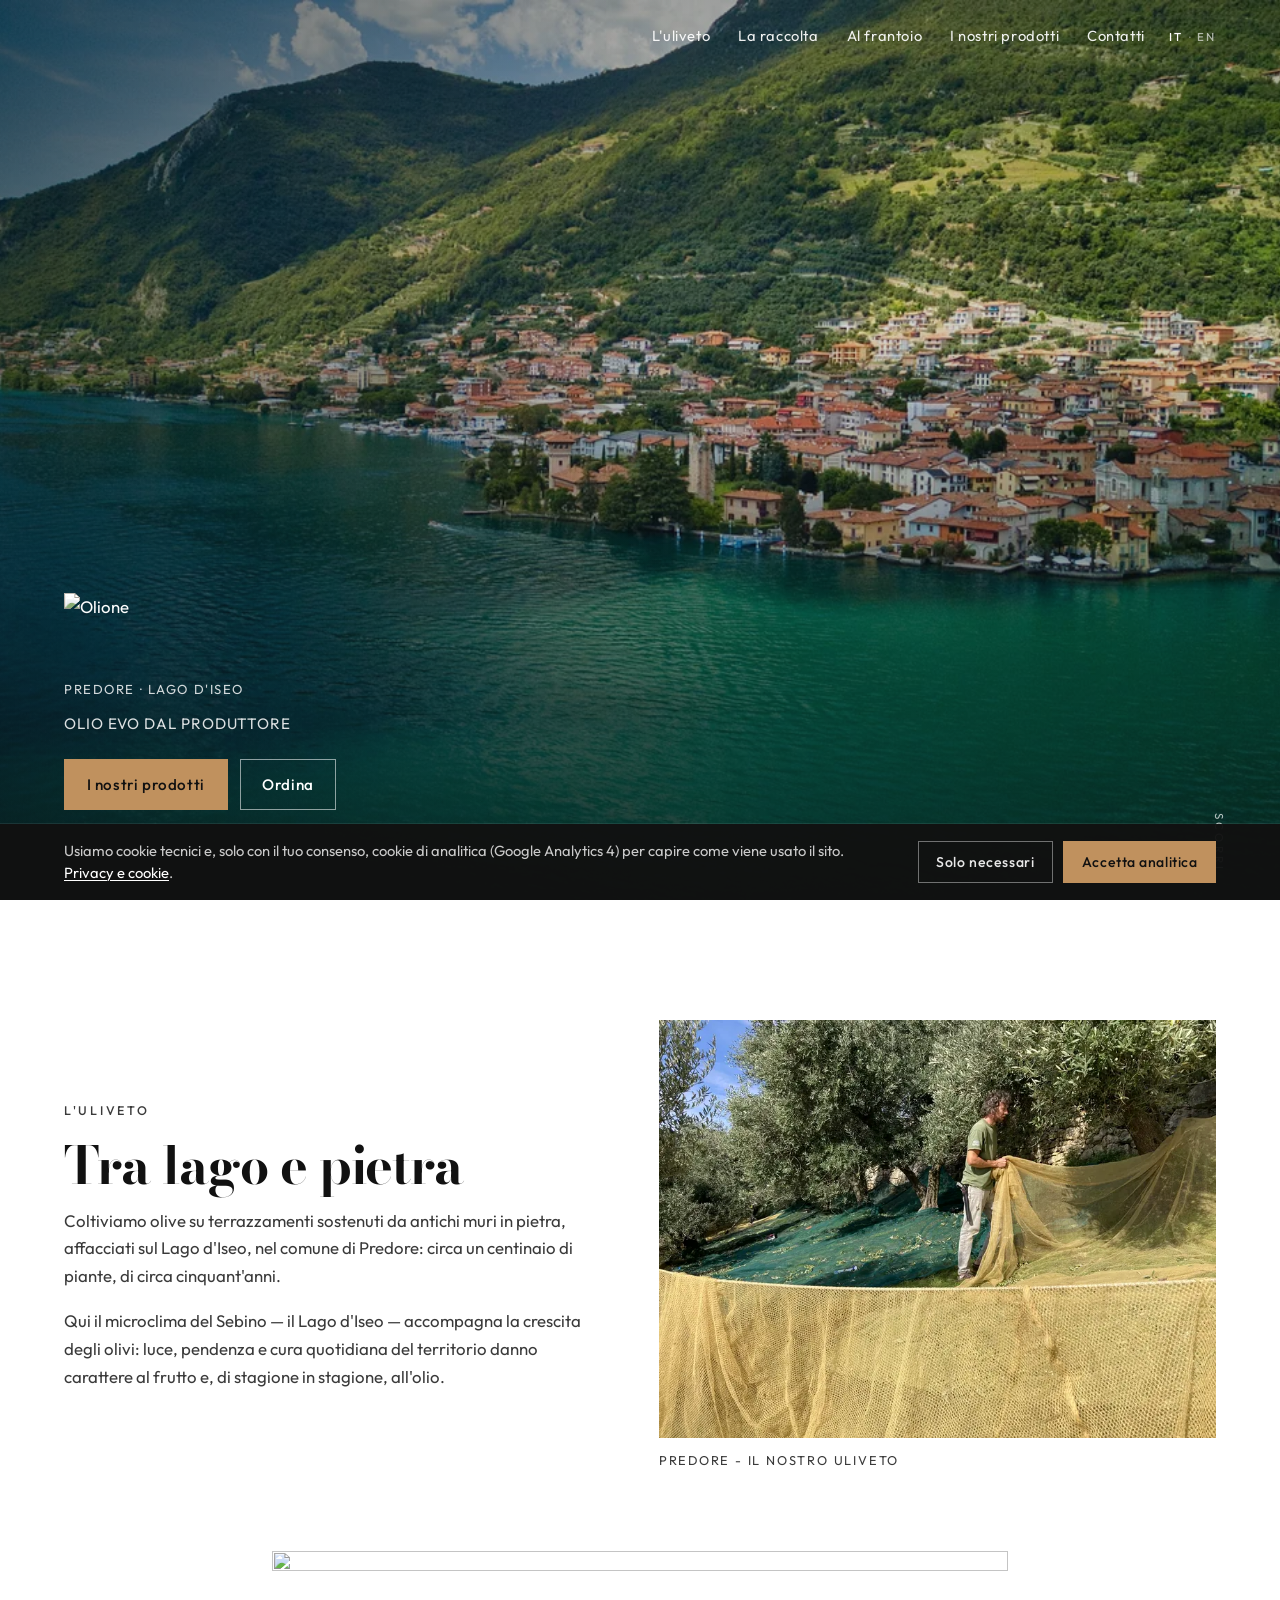
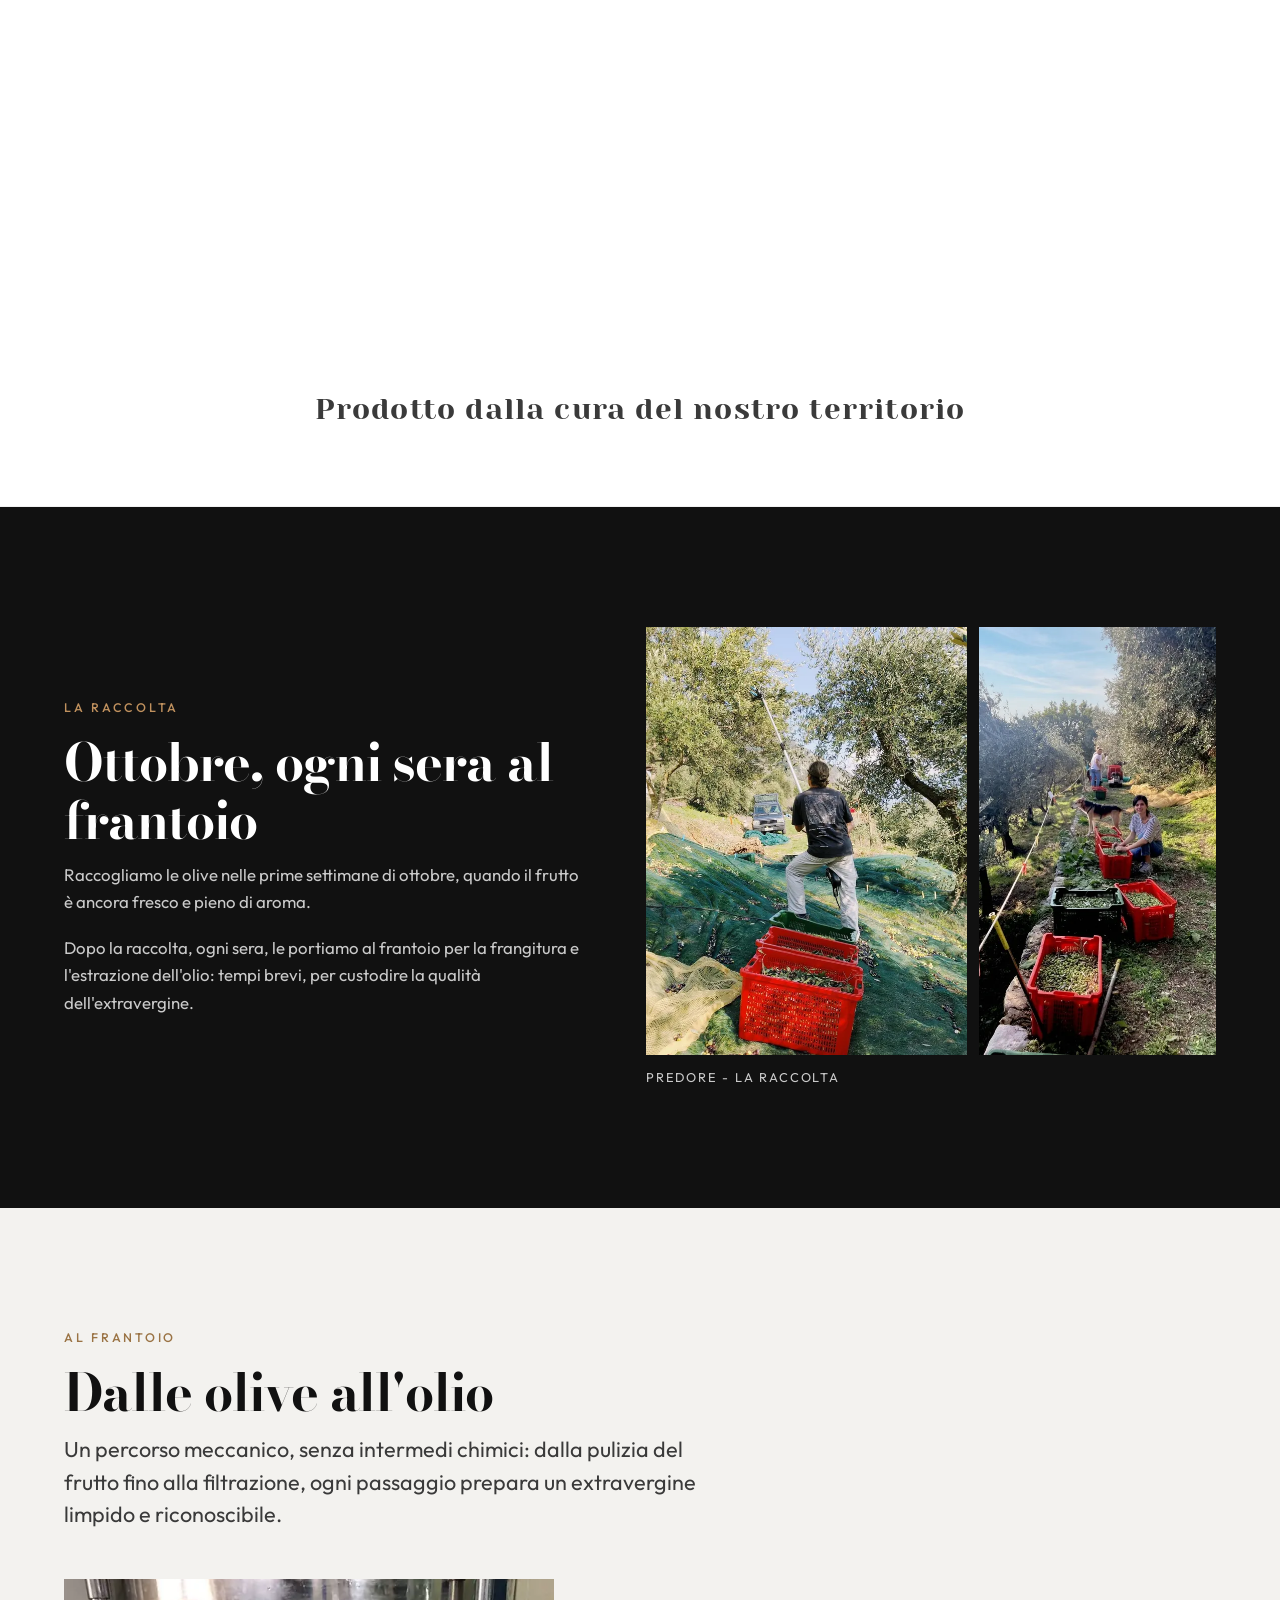
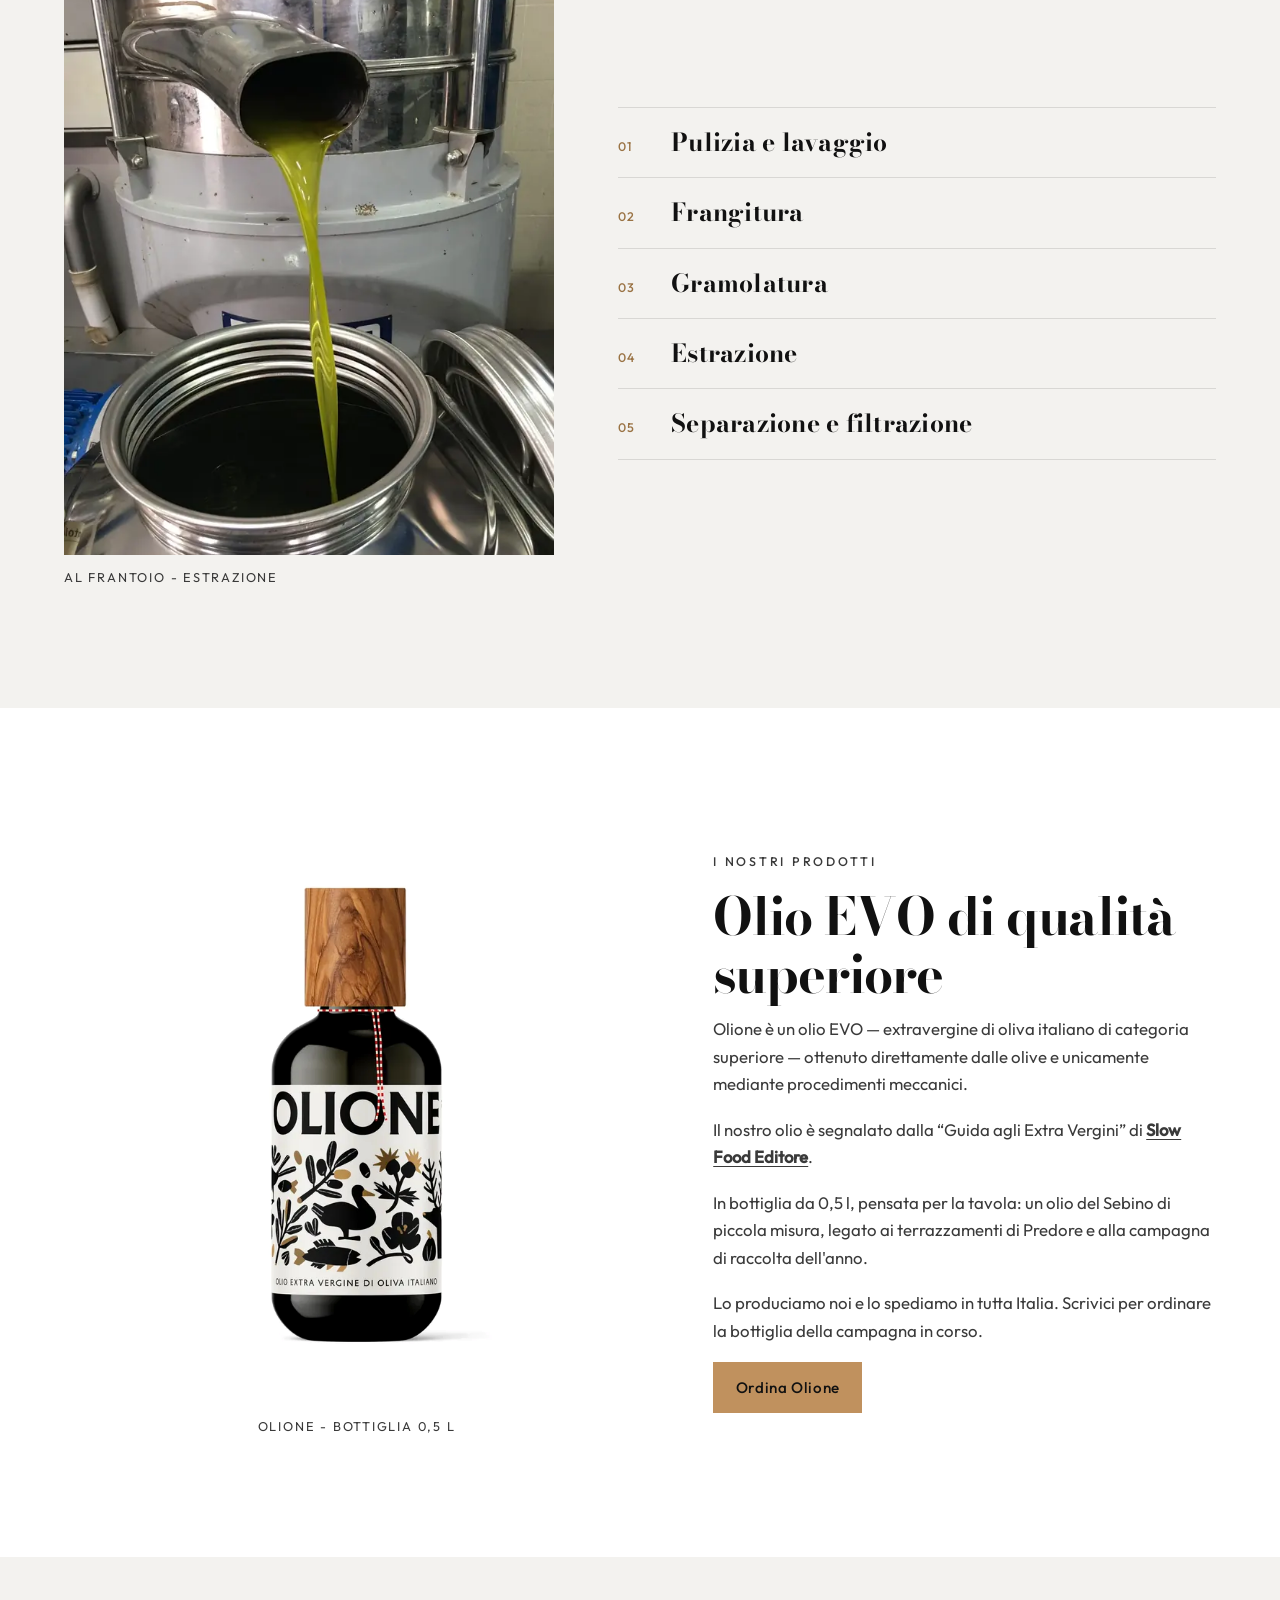
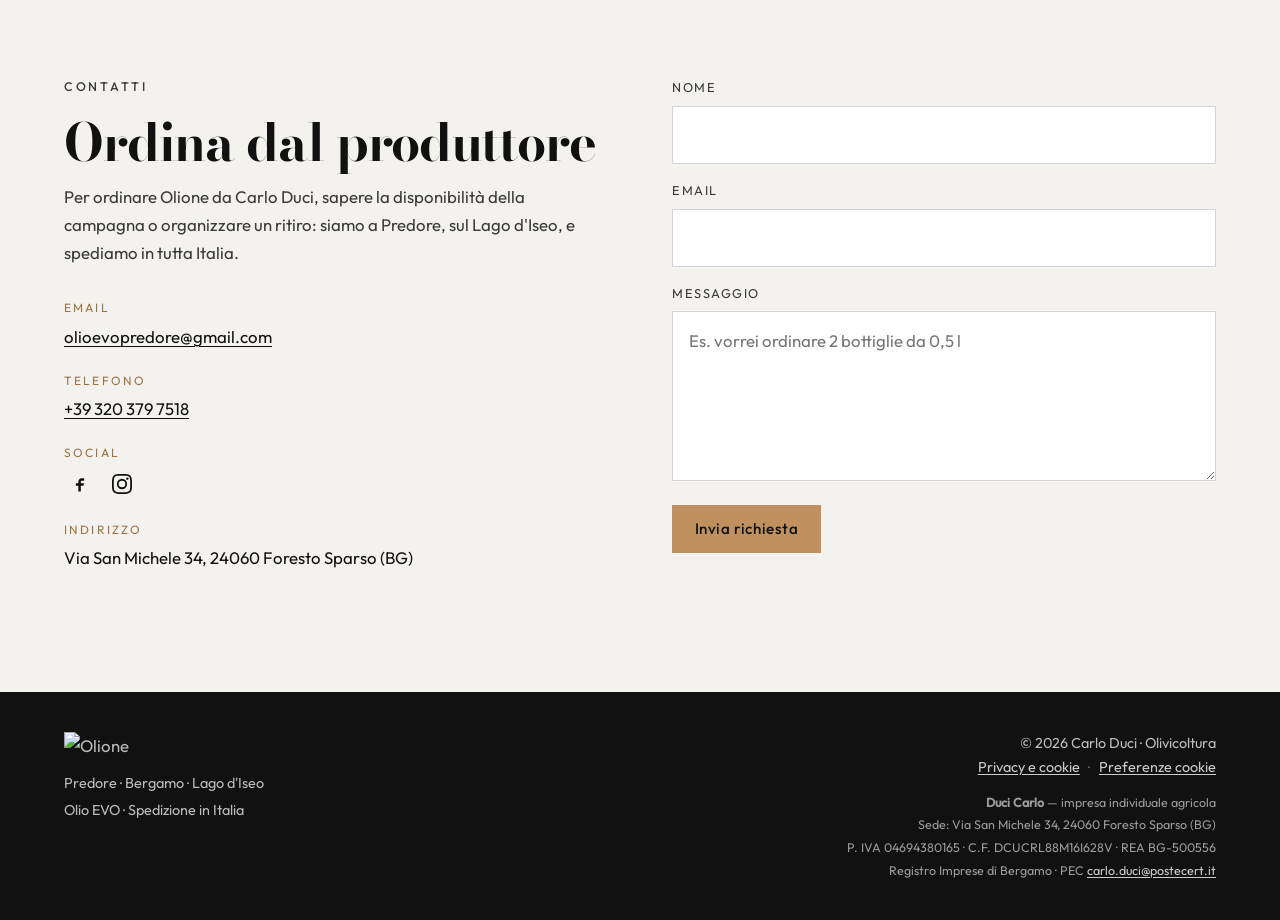
==== commit 6ef8c75c: "Restore the hero from the original 4000px Predore photo for sharper desktop and mobile. Co-authored-" ====
--- a/index.html
+++ b/index.html
@@ -75,7 +75,7 @@
       rel="preload"
       as="image"
       type="image/webp"
-      href="assets/photos/predore-lago-iseo-mobile.webp"
+      href="assets/photos/predore-lago-iseo-mobile.webp?v=20261019c"
       media="(max-width: 720px)"
       fetchpriority="high"
     />
@@ -83,7 +83,7 @@
       rel="preload"
       as="image"
       type="image/webp"
-      imagesrcset="assets/photos/predore-lago-iseo-1280.webp 1280w, assets/photos/predore-lago-iseo-1920.webp 1920w, assets/photos/predore-lago-iseo-2400.webp 2400w"
+      imagesrcset="assets/photos/predore-lago-iseo-1280.webp?v=20261019c 1280w, assets/photos/predore-lago-iseo-1920.webp?v=20261019c 1920w, assets/photos/predore-lago-iseo-2560.webp?v=20261019c 2560w, assets/photos/predore-lago-iseo-3840.webp?v=20261019c 3840w"
       imagesizes="100vw"
       media="(min-width: 721px)"
       fetchpriority="high"
@@ -204,26 +204,26 @@
             <source
               media="(max-width: 720px)"
               type="image/webp"
-              srcset="assets/photos/predore-lago-iseo-mobile.webp"
+              srcset="assets/photos/predore-lago-iseo-mobile.webp?v=20261019c"
             />
             <source
               media="(max-width: 720px)"
               type="image/jpeg"
-              srcset="assets/photos/predore-lago-iseo-mobile.jpg"
+              srcset="assets/photos/predore-lago-iseo-mobile.jpg?v=20261019c"
             />
             <source
               type="image/webp"
-              srcset="assets/photos/predore-lago-iseo-1280.webp 1280w, assets/photos/predore-lago-iseo-1920.webp 1920w, assets/photos/predore-lago-iseo-2400.webp 2400w"
+              srcset="assets/photos/predore-lago-iseo-1280.webp?v=20261019c 1280w, assets/photos/predore-lago-iseo-1920.webp?v=20261019c 1920w, assets/photos/predore-lago-iseo-2560.webp?v=20261019c 2560w, assets/photos/predore-lago-iseo-3840.webp?v=20261019c 3840w"
               sizes="100vw"
             />
             <img
-              src="assets/photos/predore-lago-iseo.jpg"
-              srcset="assets/photos/predore-lago-iseo-1280.jpg 1280w, assets/photos/predore-lago-iseo-1920.jpg 1920w, assets/photos/predore-lago-iseo-2400.jpg 2400w"
+              src="assets/photos/predore-lago-iseo.jpg?v=20261019c"
+              srcset="assets/photos/predore-lago-iseo-1280.jpg?v=20261019c 1280w, assets/photos/predore-lago-iseo-1920.jpg?v=20261019c 1920w, assets/photos/predore-lago-iseo-2560.jpg?v=20261019c 2560w, assets/photos/predore-lago-iseo-3840.jpg?v=20261019c 3840w"
               sizes="100vw"
               data-i18n-alt="hero.alt"
               alt="Predore sul Lago d'Iseo, sponda bergamasca del Sebino"
-              width="1920"
-              height="994"
+              width="2560"
+              height="1325"
               fetchpriority="high"
               decoding="async"
             />
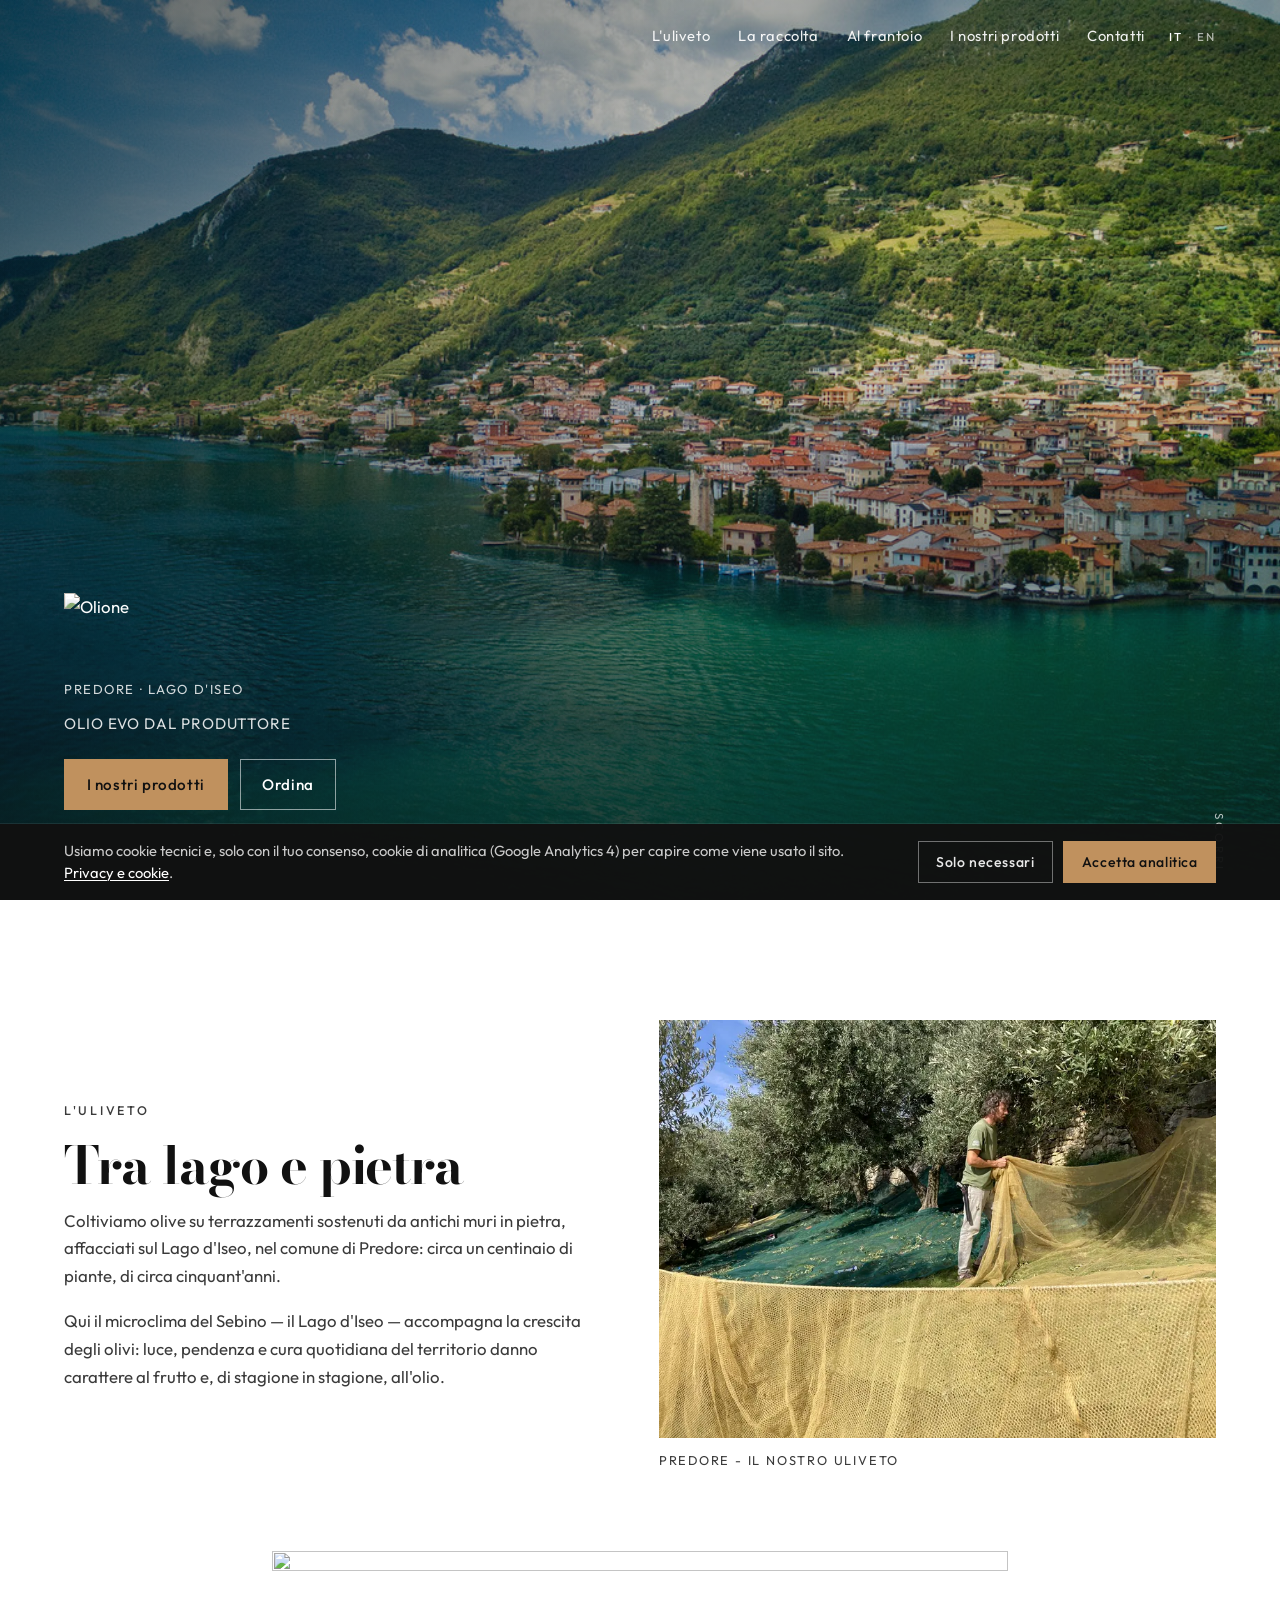
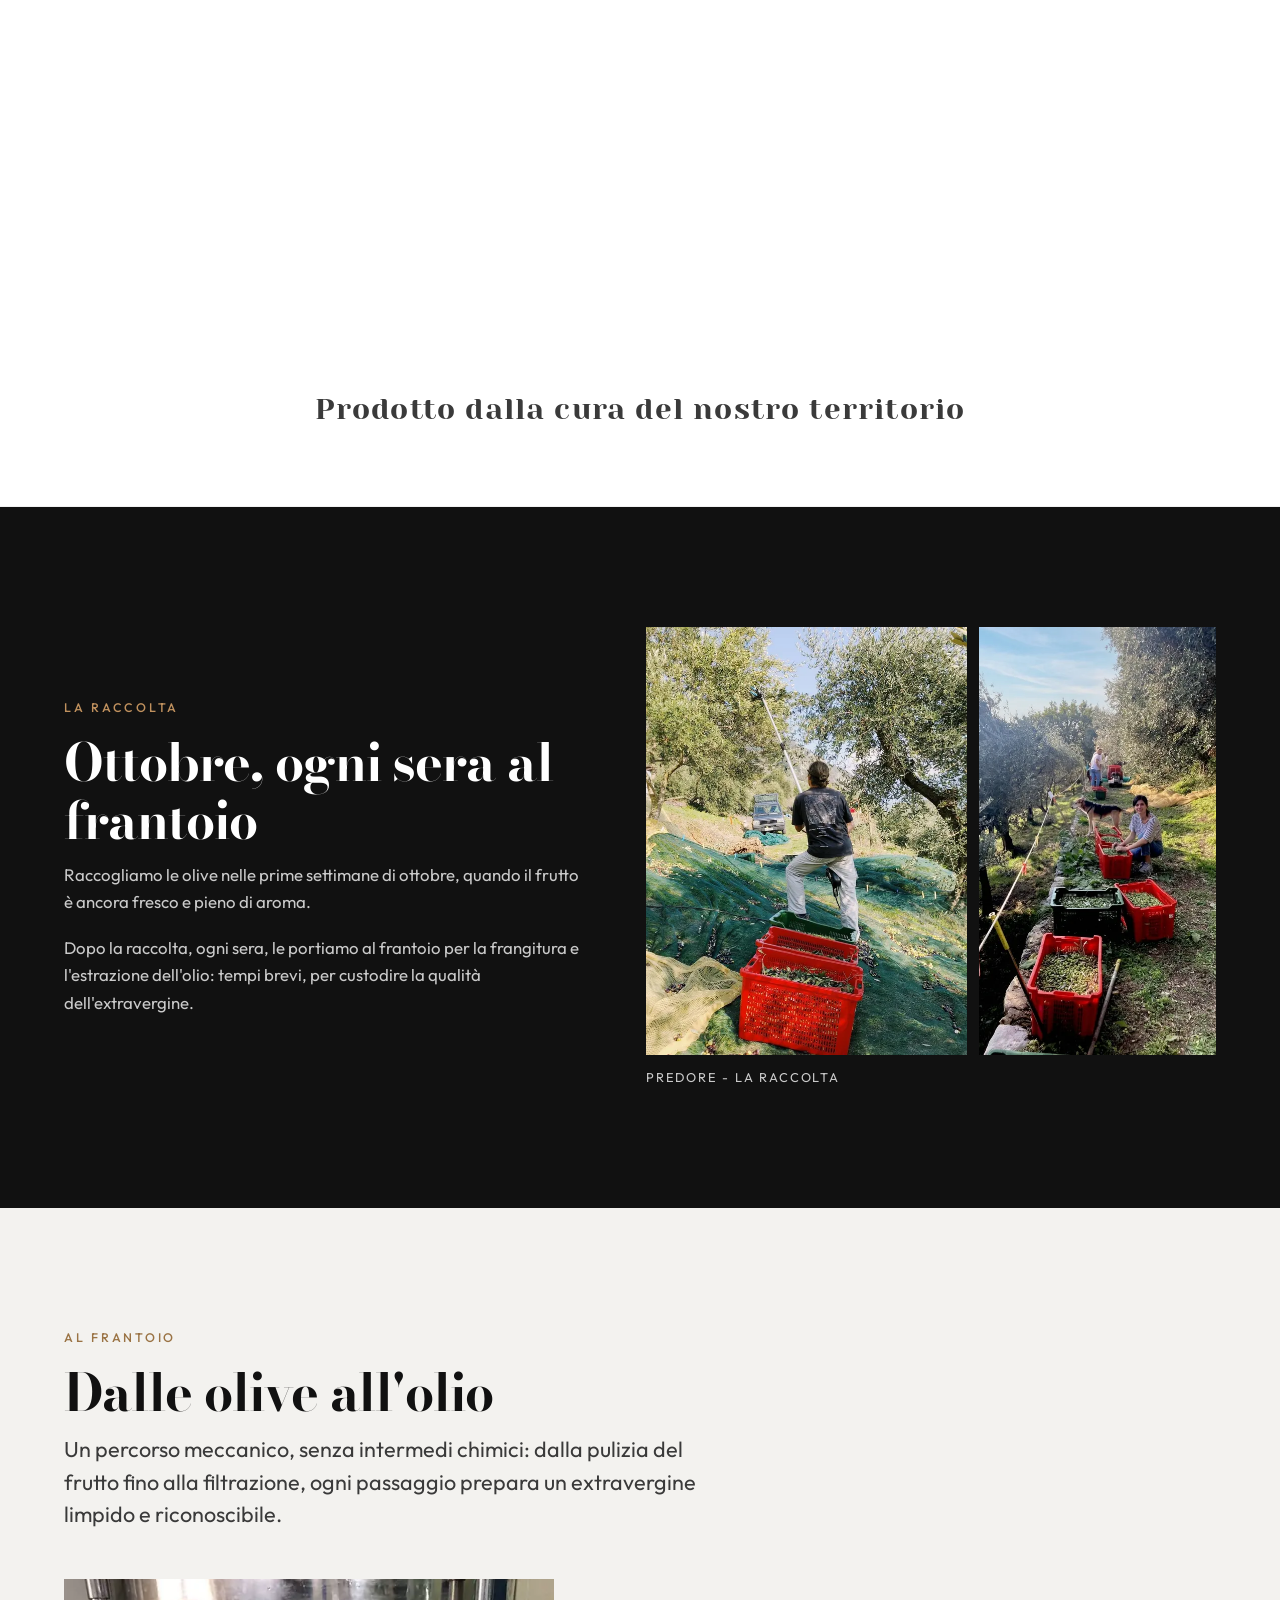
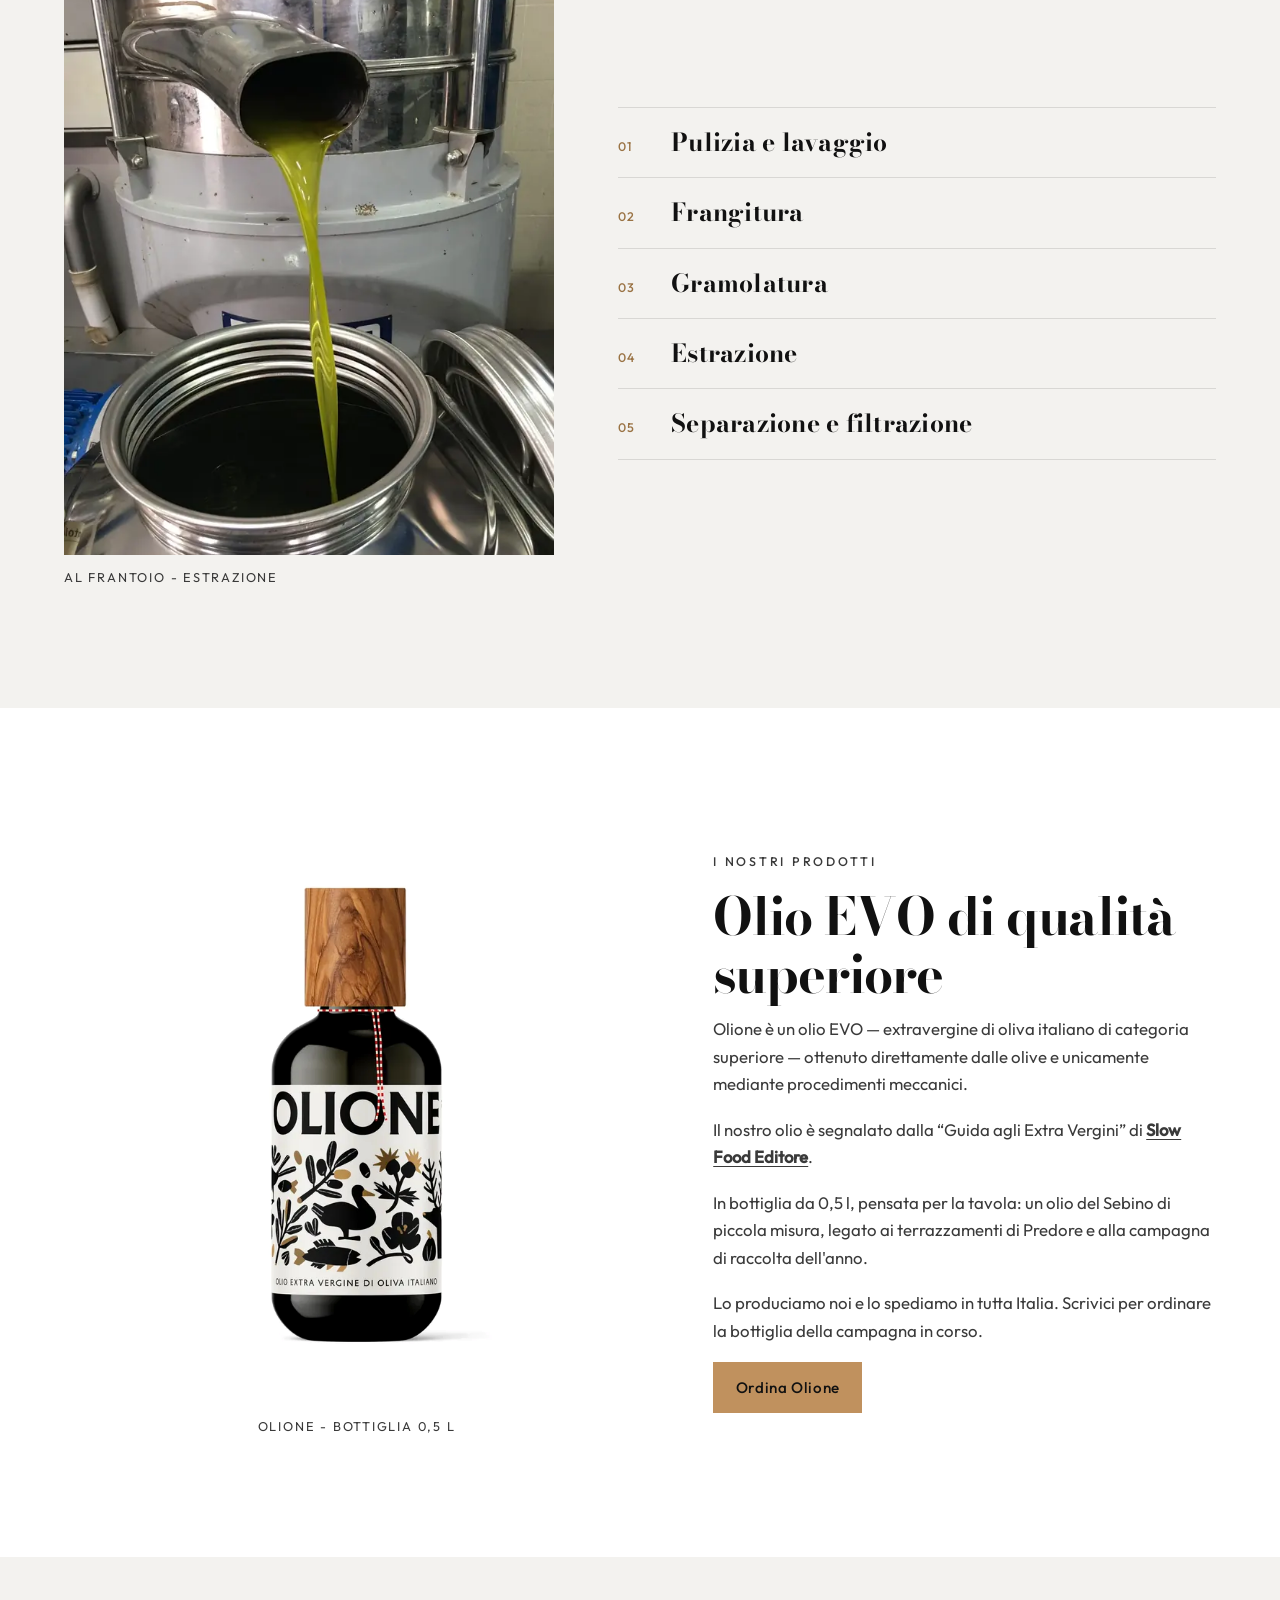
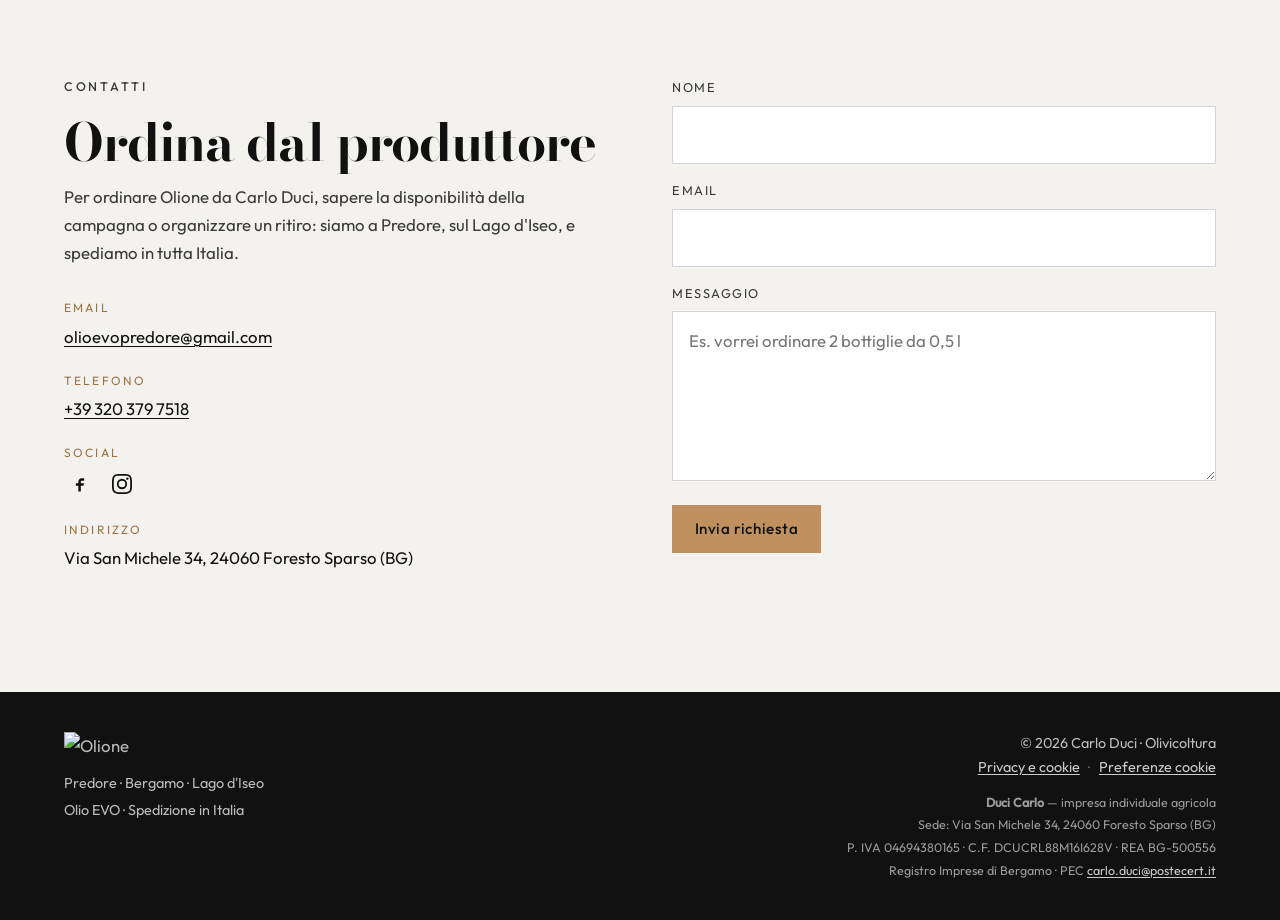
==== commit 11896313: "Serve the hero as high-quality JPEG from the full 4000px source and drop soft WebP/scale. Co-authore" ====
--- a/index.html
+++ b/index.html
@@ -74,16 +74,16 @@
     <link
       rel="preload"
       as="image"
-      type="image/webp"
-      href="assets/photos/predore-lago-iseo-mobile.webp?v=20261019c"
+      type="image/jpeg"
+      href="assets/photos/predore-lago-iseo-mobile.jpg"
       media="(max-width: 720px)"
       fetchpriority="high"
     />
     <link
       rel="preload"
       as="image"
-      type="image/webp"
-      imagesrcset="assets/photos/predore-lago-iseo-1280.webp?v=20261019c 1280w, assets/photos/predore-lago-iseo-1920.webp?v=20261019c 1920w, assets/photos/predore-lago-iseo-2560.webp?v=20261019c 2560w, assets/photos/predore-lago-iseo-3840.webp?v=20261019c 3840w"
+      type="image/jpeg"
+      imagesrcset="assets/photos/predore-lago-iseo-1280.jpg 1280w, assets/photos/predore-lago-iseo-1920.jpg 1920w, assets/photos/predore-lago-iseo-2560.jpg 2560w, assets/photos/predore-lago-iseo-3840.jpg 3840w, assets/photos/predore-lago-iseo-4000.jpg 4000w"
       imagesizes="100vw"
       media="(min-width: 721px)"
       fetchpriority="high"
@@ -203,27 +203,17 @@
           <picture>
             <source
               media="(max-width: 720px)"
-              type="image/webp"
-              srcset="assets/photos/predore-lago-iseo-mobile.webp?v=20261019c"
-            />
-            <source
-              media="(max-width: 720px)"
               type="image/jpeg"
-              srcset="assets/photos/predore-lago-iseo-mobile.jpg?v=20261019c"
-            />
-            <source
-              type="image/webp"
-              srcset="assets/photos/predore-lago-iseo-1280.webp?v=20261019c 1280w, assets/photos/predore-lago-iseo-1920.webp?v=20261019c 1920w, assets/photos/predore-lago-iseo-2560.webp?v=20261019c 2560w, assets/photos/predore-lago-iseo-3840.webp?v=20261019c 3840w"
-              sizes="100vw"
+              srcset="assets/photos/predore-lago-iseo-mobile.jpg"
             />
             <img
-              src="assets/photos/predore-lago-iseo.jpg?v=20261019c"
-              srcset="assets/photos/predore-lago-iseo-1280.jpg?v=20261019c 1280w, assets/photos/predore-lago-iseo-1920.jpg?v=20261019c 1920w, assets/photos/predore-lago-iseo-2560.jpg?v=20261019c 2560w, assets/photos/predore-lago-iseo-3840.jpg?v=20261019c 3840w"
+              src="assets/photos/predore-lago-iseo.jpg"
+              srcset="assets/photos/predore-lago-iseo-1280.jpg 1280w, assets/photos/predore-lago-iseo-1920.jpg 1920w, assets/photos/predore-lago-iseo-2560.jpg 2560w, assets/photos/predore-lago-iseo-3840.jpg 3840w, assets/photos/predore-lago-iseo-4000.jpg 4000w"
               sizes="100vw"
               data-i18n-alt="hero.alt"
               alt="Predore sul Lago d'Iseo, sponda bergamasca del Sebino"
               width="2560"
-              height="1325"
+              height="1440"
               fetchpriority="high"
               decoding="async"
             />
--- a/css/styles.css
+++ b/css/styles.css
@@ -538,23 +538,12 @@
   width: 100%;
   height: 100%;
   object-fit: cover;
-  object-position: 55% 45%;
-  transform: scale(1.04);
-  animation: hero-drift 18s var(--ease) forwards;
+  object-position: 55% 42%;
 }
 
 @media (max-width: 720px) {
   .hero-media img {
-    transform: none;
-    animation: none;
-    /* Mobile uses a portrait crop; keep focus near the lake/shore */
-    object-position: center 42%;
-  }
-}
-
-@keyframes hero-drift {
-  to {
-    transform: scale(1);
+    object-position: center 40%;
   }
 }
 
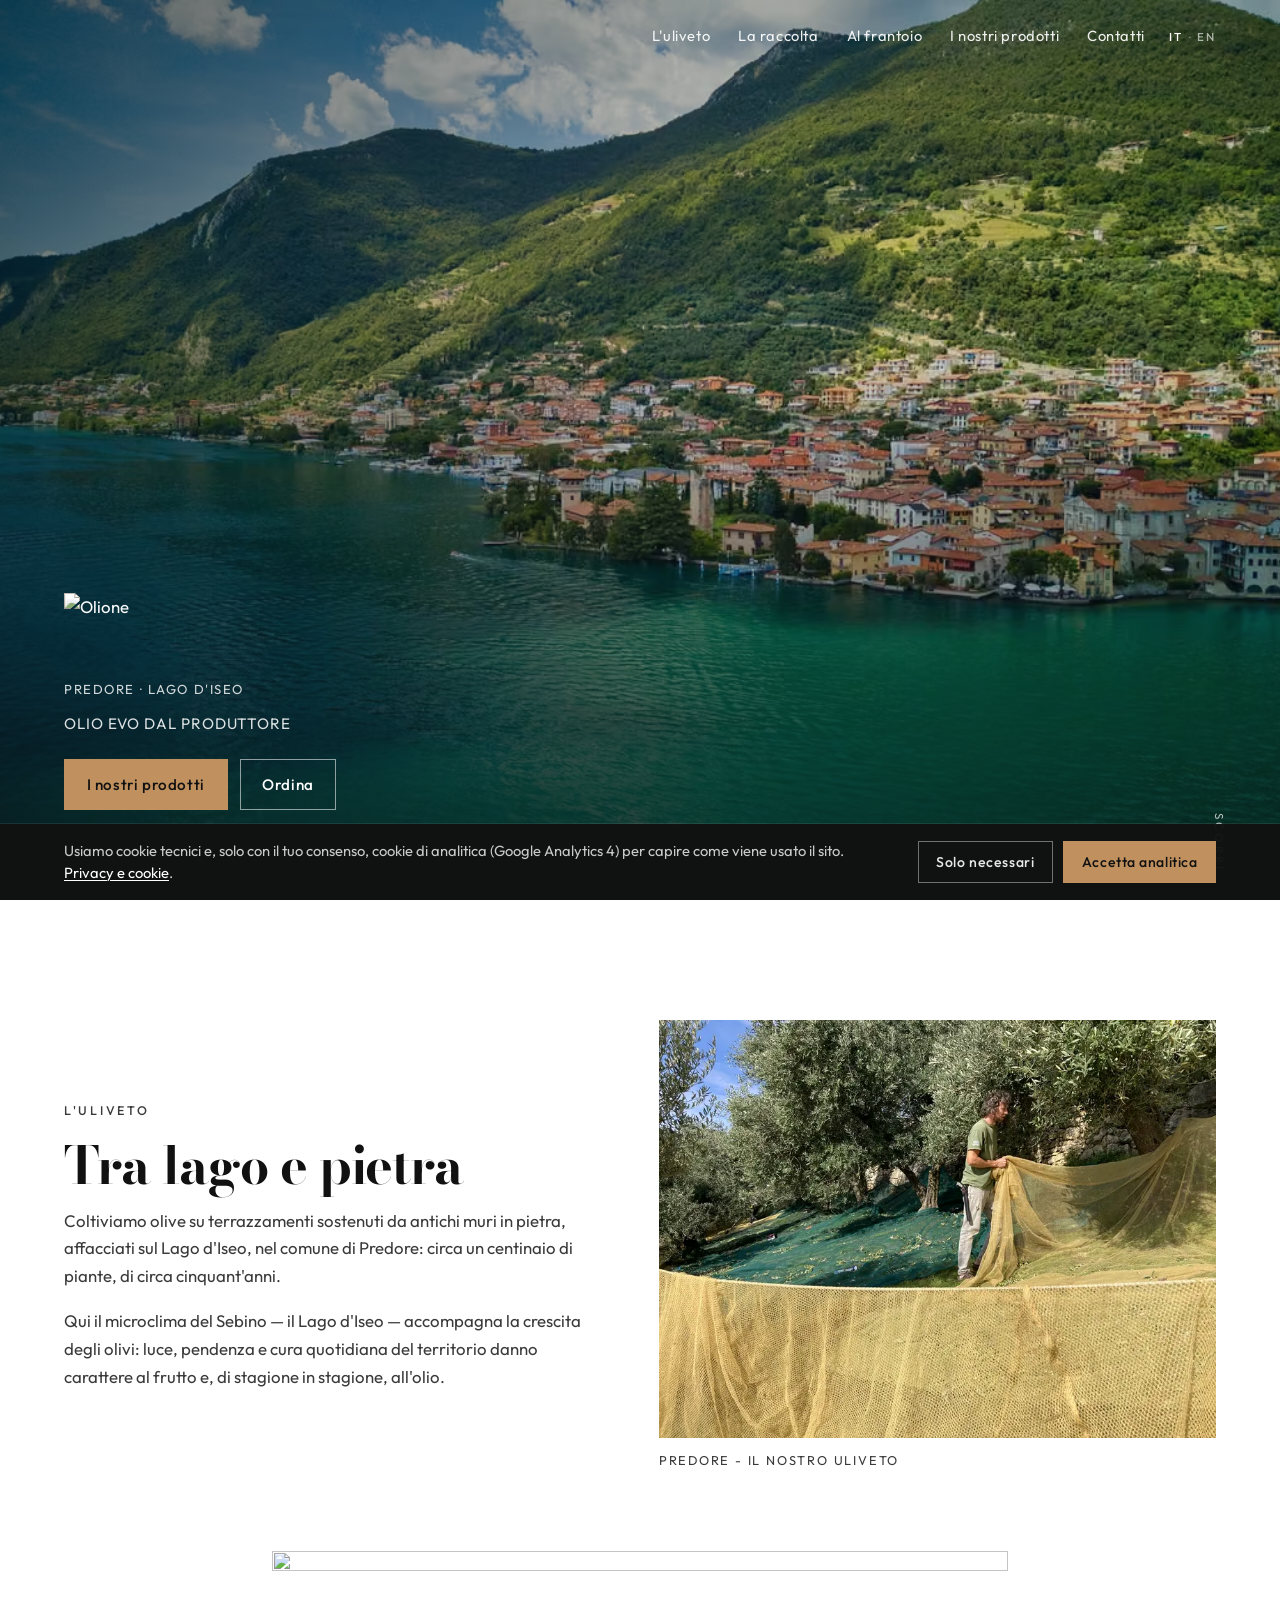
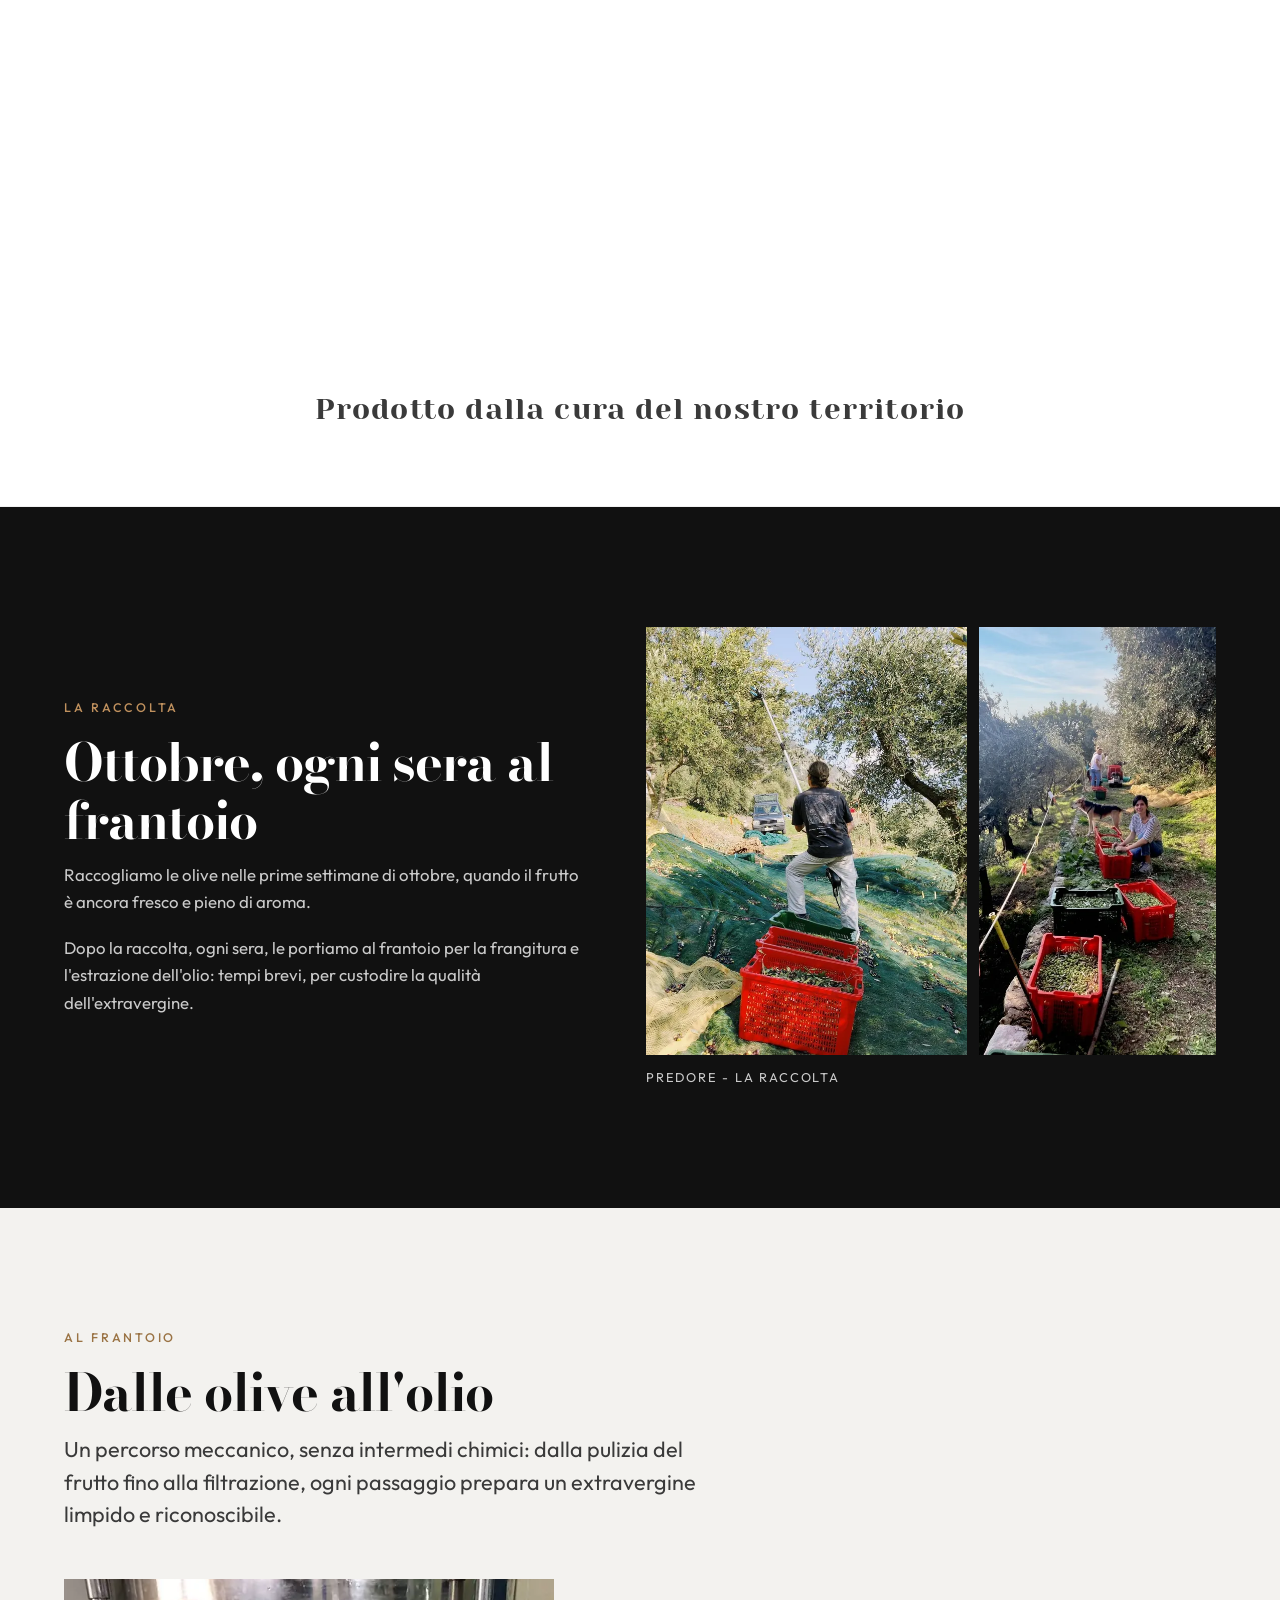
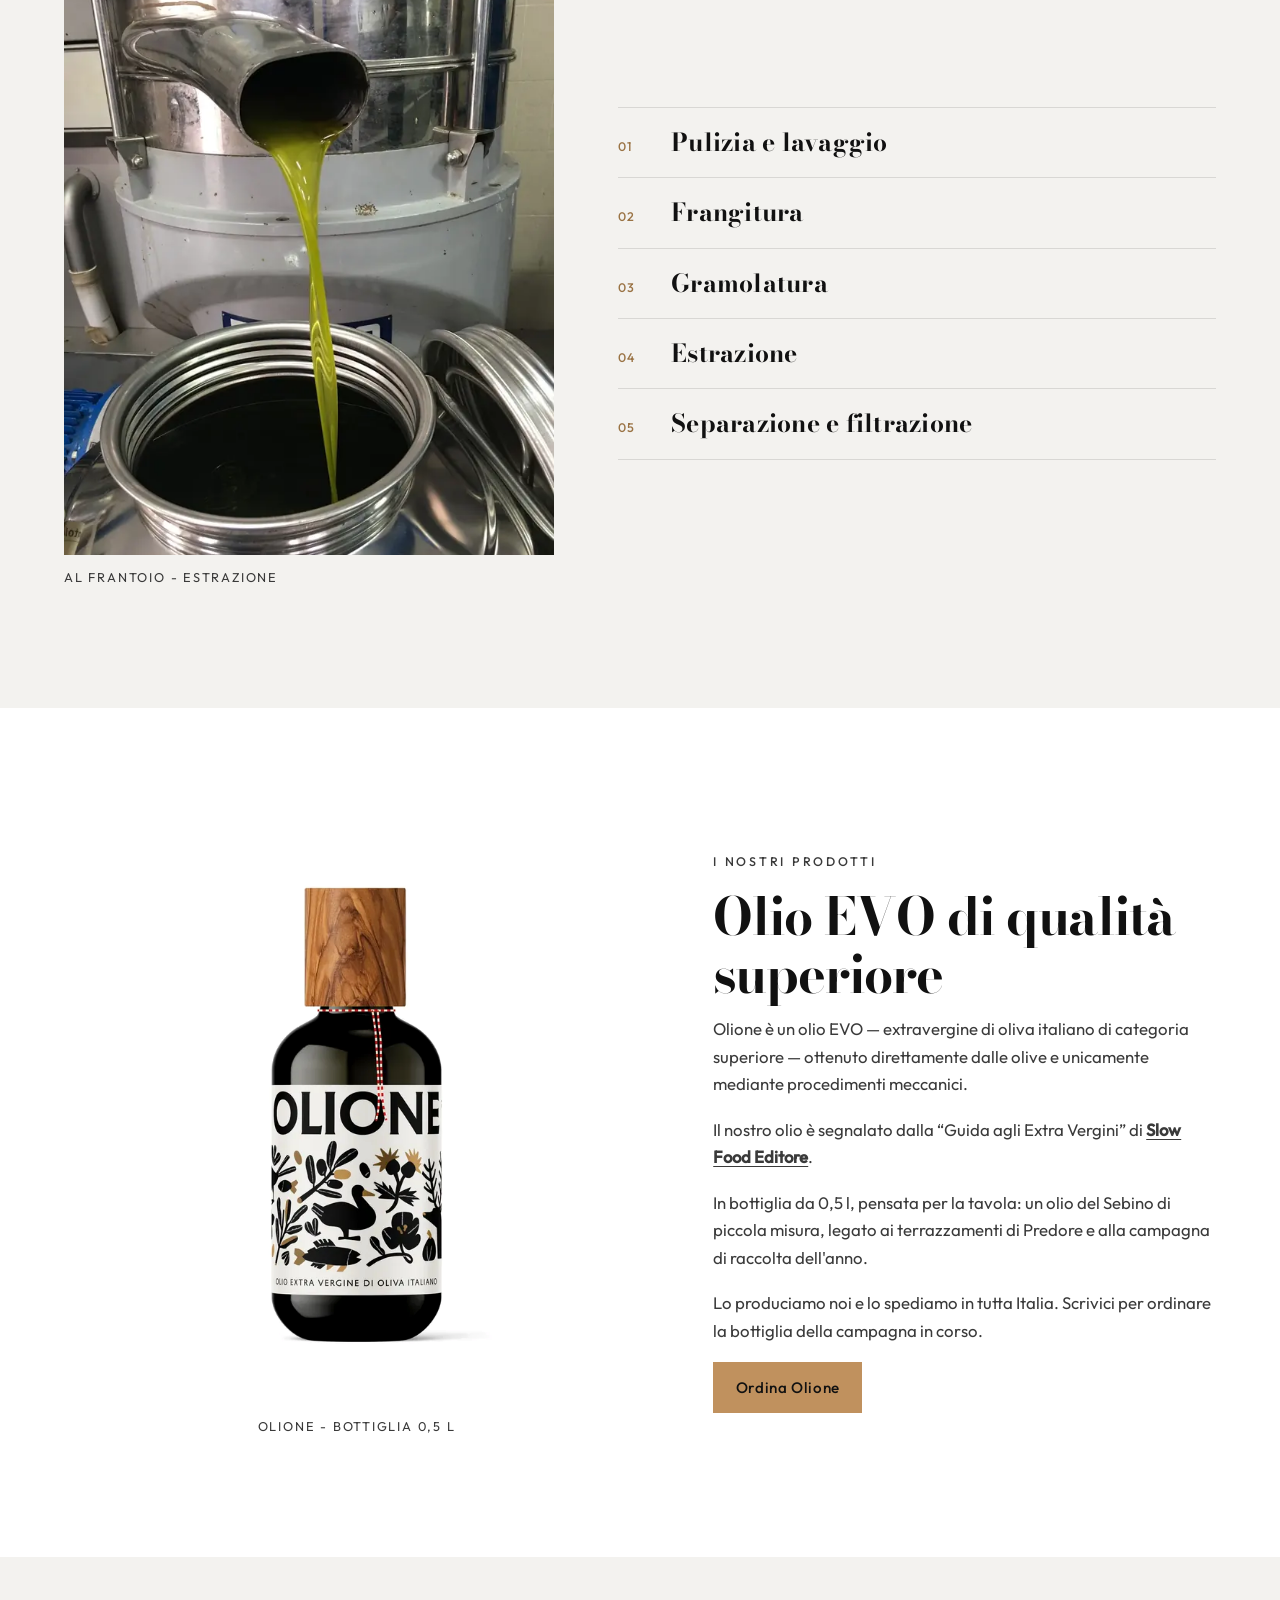
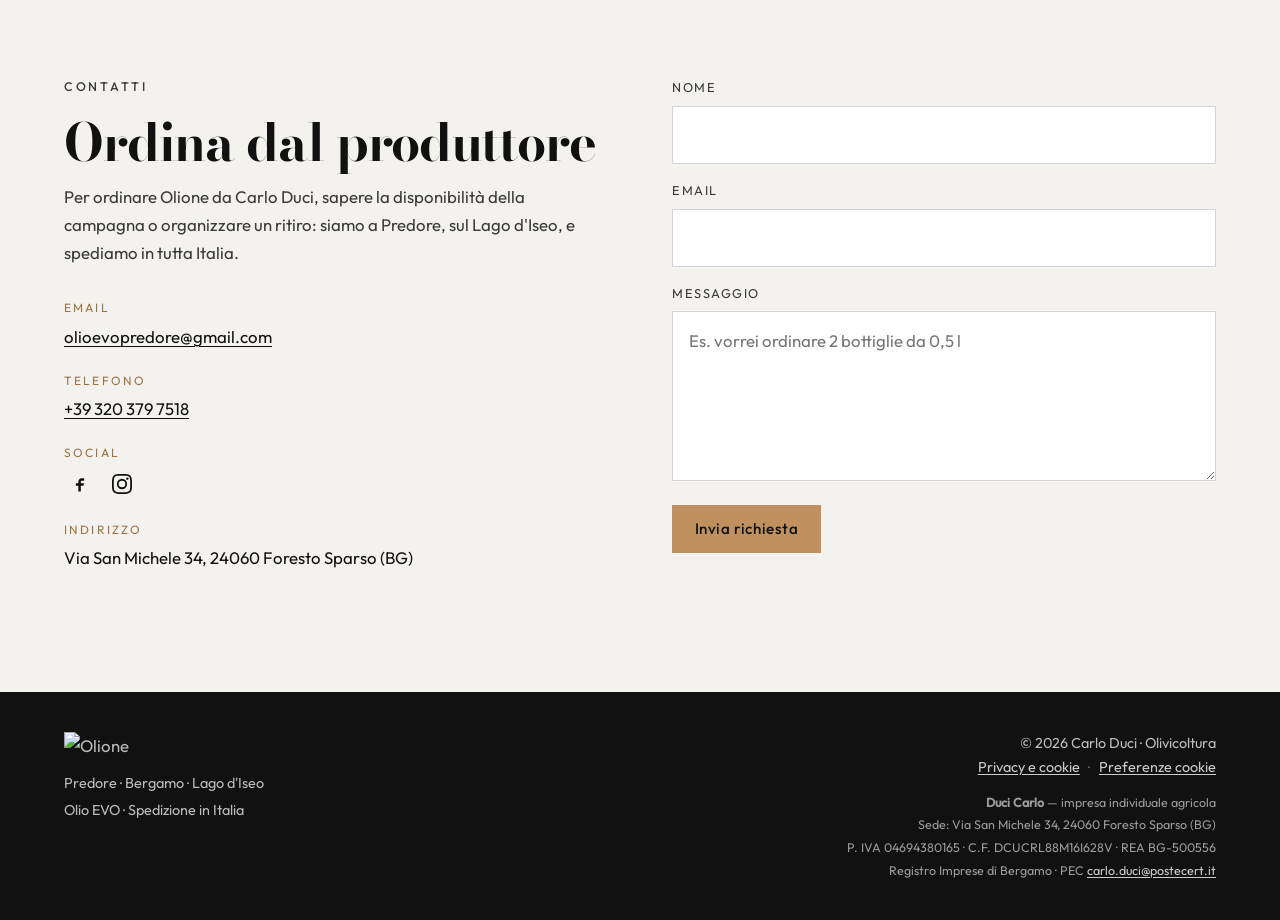
==== commit 135d6ff1: "Deliver the hero via AVIF/WebP srcset with a light mobile preload for LCP. Co-authored-by: Cursor <c" ====
--- a/index.html
+++ b/index.html
@@ -74,18 +74,10 @@
     <link
       rel="preload"
       as="image"
-      type="image/jpeg"
-      href="assets/photos/predore-lago-iseo-mobile.jpg"
+      type="image/avif"
+      imagesrcset="assets/photos/predore-lago-iseo-mobile-1266.avif 1266w, assets/photos/predore-lago-iseo-mobile.avif 1688w"
+      imagesizes="100vw"
       media="(max-width: 720px)"
-      fetchpriority="high"
-    />
-    <link
-      rel="preload"
-      as="image"
-      type="image/jpeg"
-      imagesrcset="assets/photos/predore-lago-iseo-1280.jpg 1280w, assets/photos/predore-lago-iseo-1920.jpg 1920w, assets/photos/predore-lago-iseo-2560.jpg 2560w, assets/photos/predore-lago-iseo-3840.jpg 3840w, assets/photos/predore-lago-iseo-4000.jpg 4000w"
-      imagesizes="100vw"
-      media="(min-width: 721px)"
       fetchpriority="high"
     />
     <!-- Google Analytics stub only; gtag/js loads after cookie accept -->
@@ -203,17 +195,40 @@
           <picture>
             <source
               media="(max-width: 720px)"
+              type="image/avif"
+              srcset="assets/photos/predore-lago-iseo-mobile-1266.avif 1266w, assets/photos/predore-lago-iseo-mobile.avif 1688w"
+              sizes="100vw"
+            />
+            <source
+              media="(max-width: 720px)"
+              type="image/webp"
+              srcset="assets/photos/predore-lago-iseo-mobile-1266.webp 1266w, assets/photos/predore-lago-iseo-mobile.webp 1688w"
+              sizes="100vw"
+            />
+            <source
+              media="(max-width: 720px)"
               type="image/jpeg"
-              srcset="assets/photos/predore-lago-iseo-mobile.jpg"
+              srcset="assets/photos/predore-lago-iseo-mobile-1266.jpg 1266w, assets/photos/predore-lago-iseo-mobile.jpg 1688w"
+              sizes="100vw"
+            />
+            <source
+              type="image/avif"
+              srcset="assets/photos/predore-lago-iseo-1280.avif 1280w, assets/photos/predore-lago-iseo-1920.avif 1920w, assets/photos/predore-lago-iseo-2560.avif 2560w, assets/photos/predore-lago-iseo-3840.avif 3840w"
+              sizes="100vw"
+            />
+            <source
+              type="image/webp"
+              srcset="assets/photos/predore-lago-iseo-1280.webp 1280w, assets/photos/predore-lago-iseo-1920.webp 1920w, assets/photos/predore-lago-iseo-2560.webp 2560w, assets/photos/predore-lago-iseo-3840.webp 3840w"
+              sizes="100vw"
             />
             <img
               src="assets/photos/predore-lago-iseo.jpg"
-              srcset="assets/photos/predore-lago-iseo-1280.jpg 1280w, assets/photos/predore-lago-iseo-1920.jpg 1920w, assets/photos/predore-lago-iseo-2560.jpg 2560w, assets/photos/predore-lago-iseo-3840.jpg 3840w, assets/photos/predore-lago-iseo-4000.jpg 4000w"
+              srcset="assets/photos/predore-lago-iseo-1280.jpg 1280w, assets/photos/predore-lago-iseo-1920.jpg 1920w, assets/photos/predore-lago-iseo-2560.jpg 2560w, assets/photos/predore-lago-iseo-3840.jpg 3840w"
               sizes="100vw"
               data-i18n-alt="hero.alt"
               alt="Predore sul Lago d'Iseo, sponda bergamasca del Sebino"
-              width="2560"
-              height="1440"
+              width="1920"
+              height="1080"
               fetchpriority="high"
               decoding="async"
             />
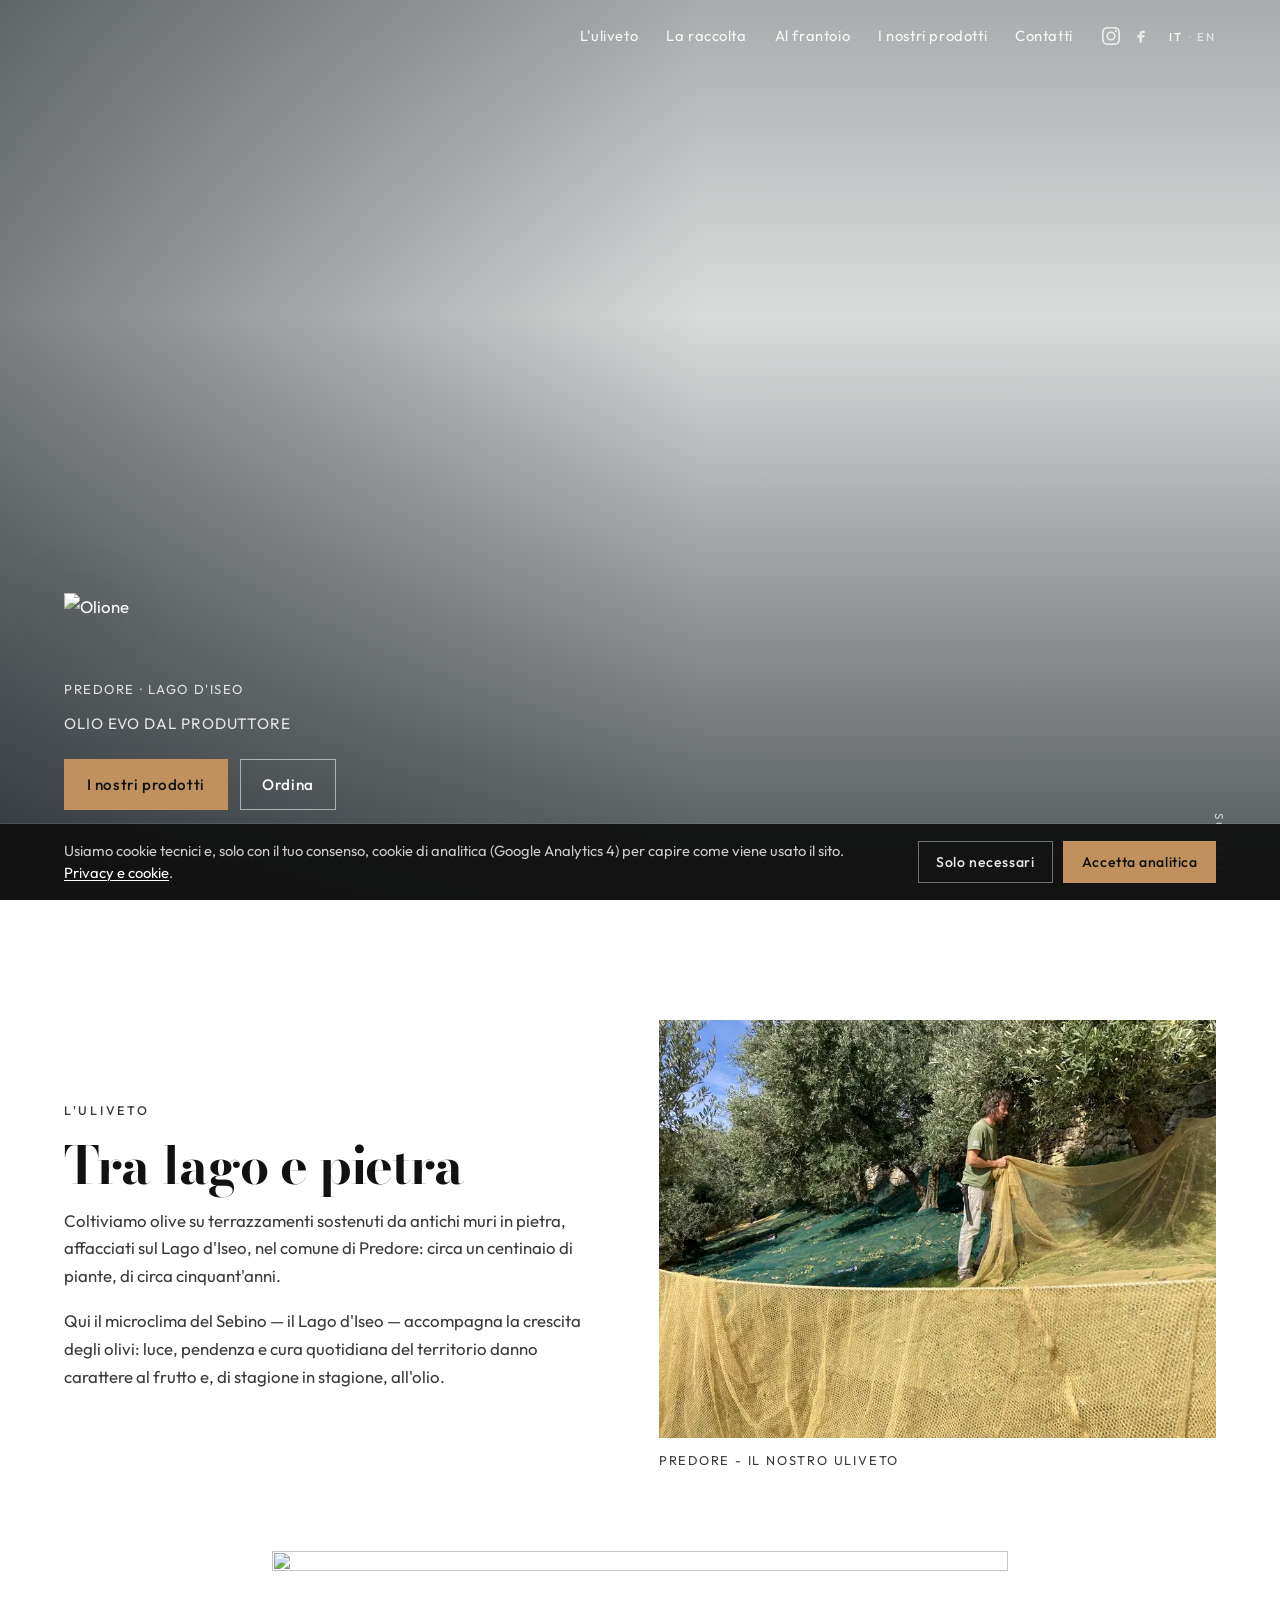
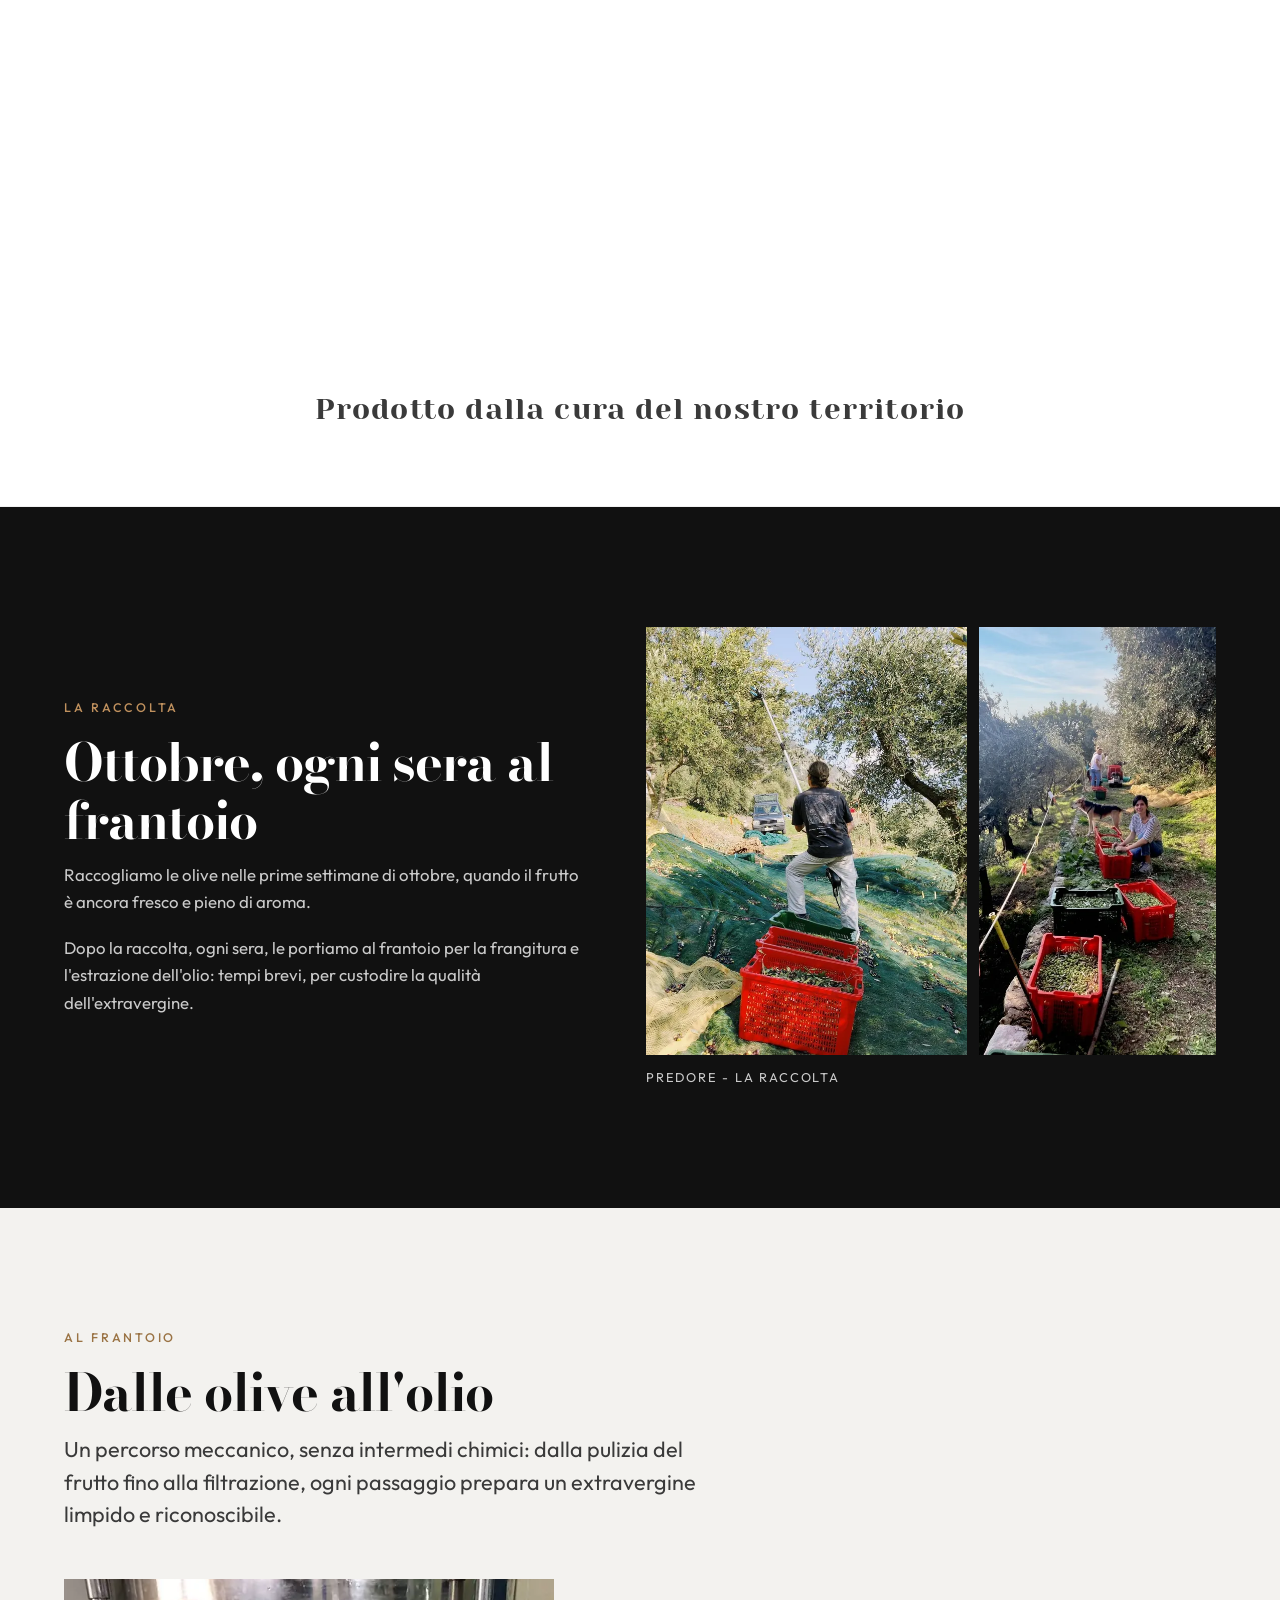
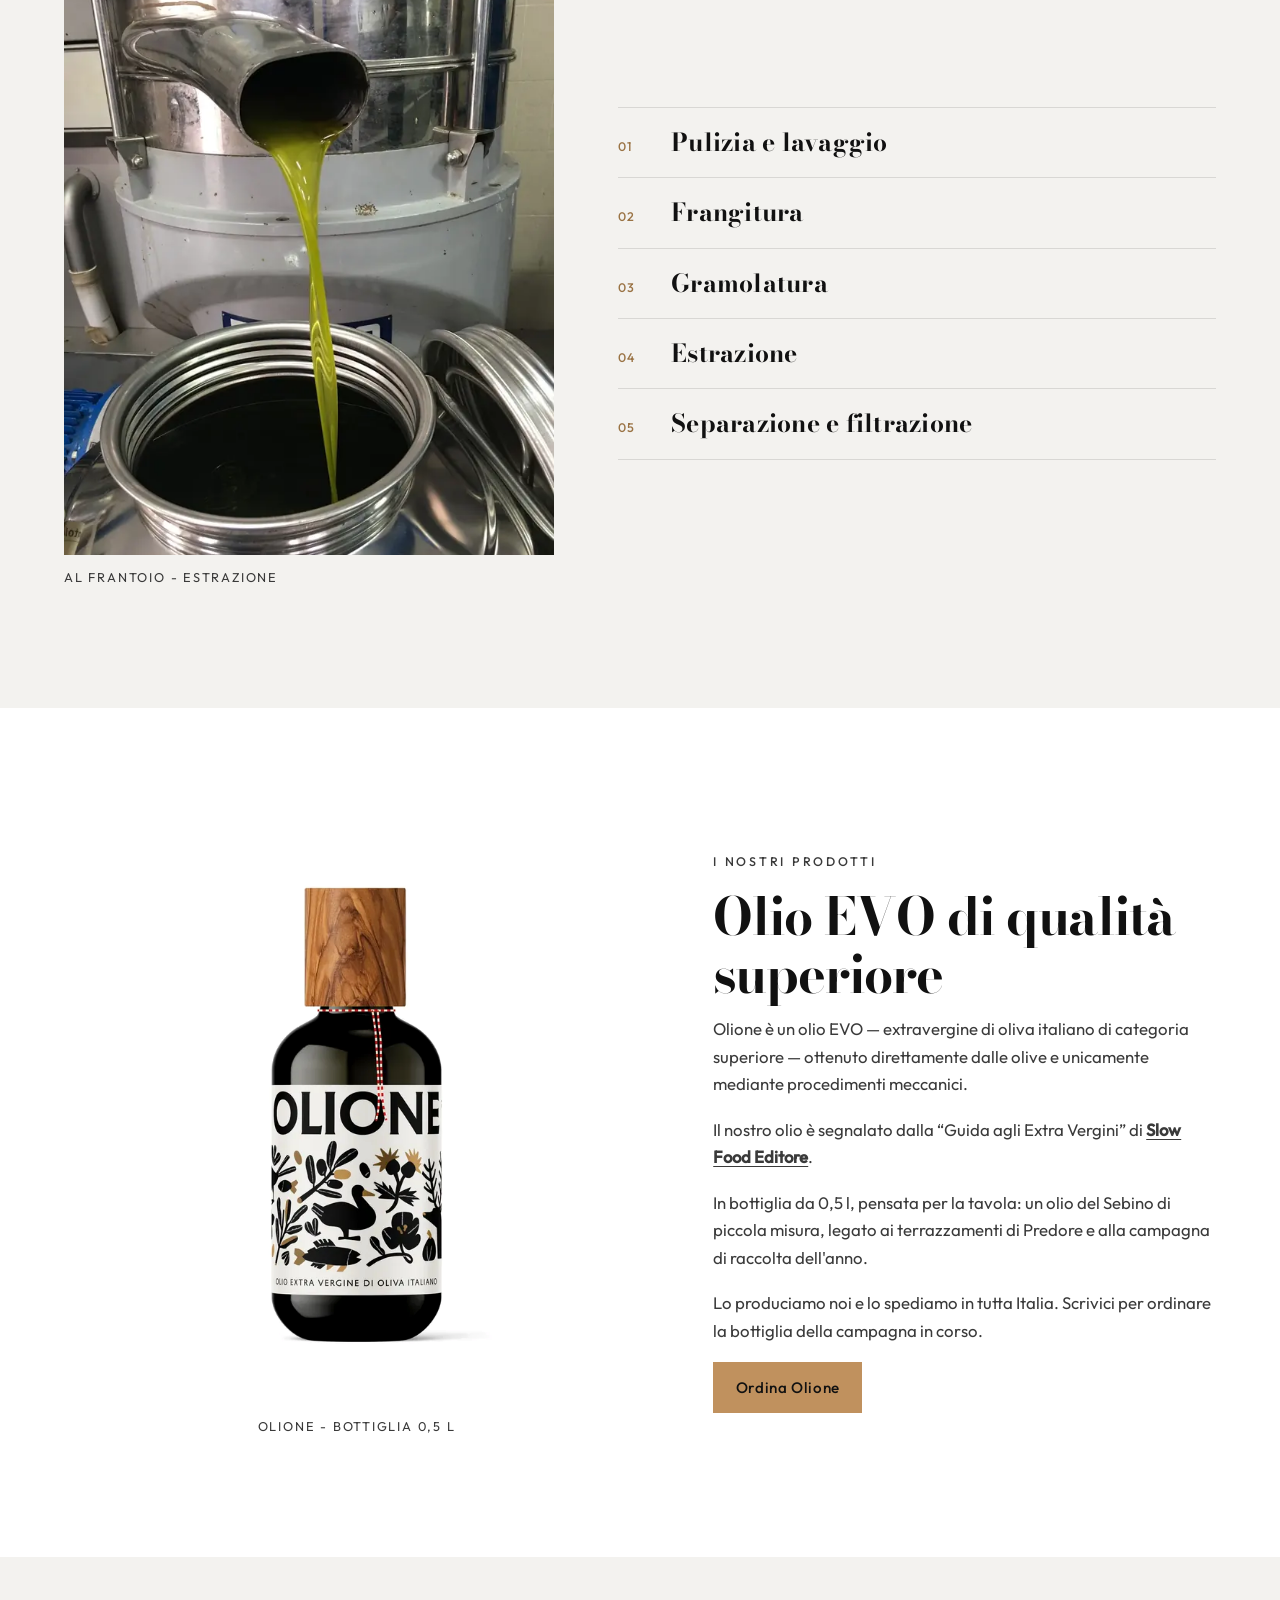
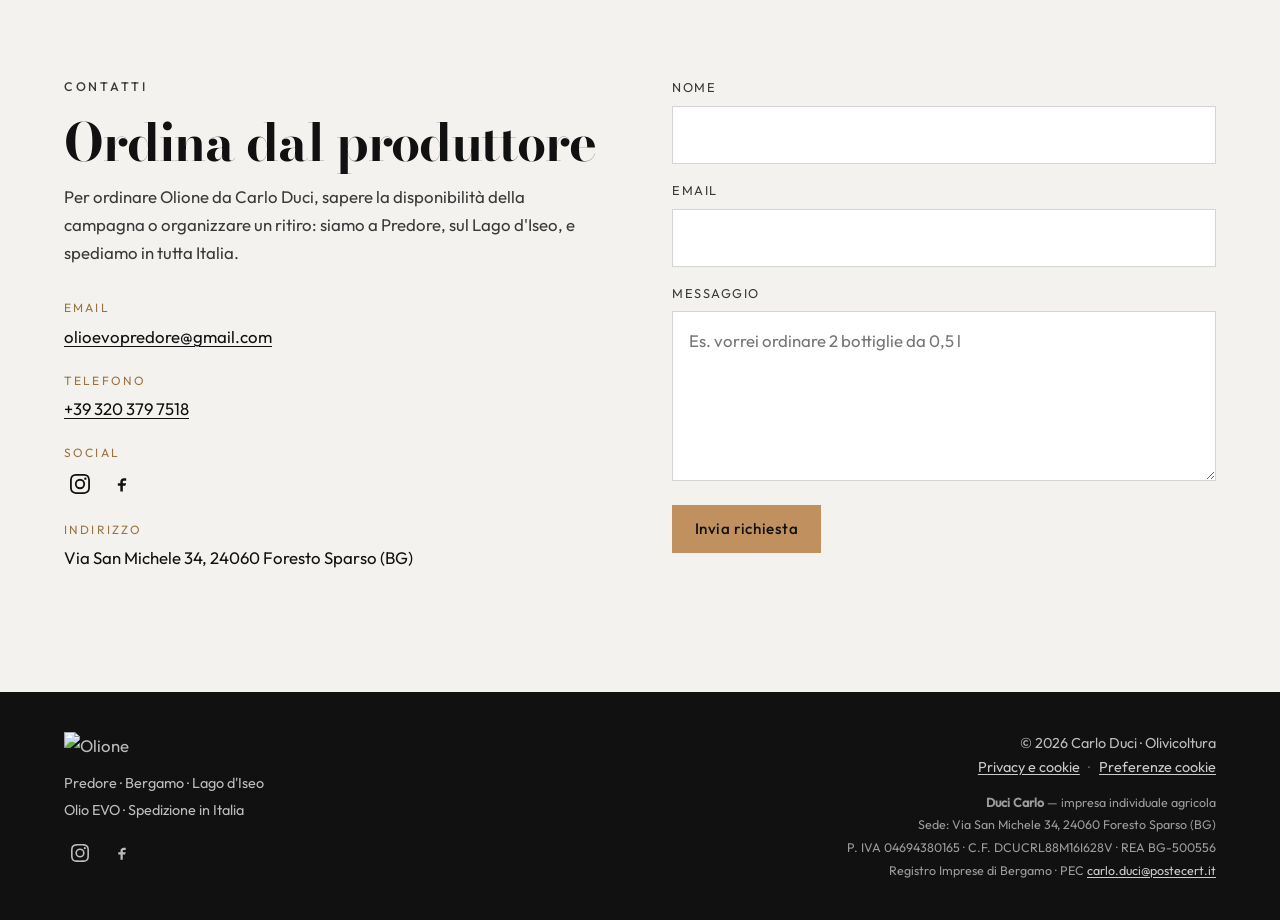
==== commit b7299eb7: "Add minimal Instagram and Facebook links in the header and footer. Co-authored-by: Cursor <cursorage" ====
--- a/index.html
+++ b/index.html
@@ -131,8 +131,8 @@
               "name": "Italy"
             },
             "sameAs": [
-              "https://www.facebook.com/olioevopredore",
-              "https://www.instagram.com/olioevopredore"
+              "https://www.facebook.com/olioevopredore/",
+              "https://www.instagram.com/olioevopredore/"
             ]
           }
         ]
@@ -169,6 +169,36 @@
           <a href="#contatti" data-i18n="nav.contact">Contatti</a>
         </nav>
         <div class="header-tools">
+          <nav class="header-social" aria-label="Social">
+            <a
+              class="social-link"
+              href="https://www.instagram.com/olioevopredore/"
+              target="_blank"
+              rel="noopener noreferrer"
+              aria-label="Instagram Olione"
+            >
+              <svg viewBox="0 0 24 24" width="18" height="18" aria-hidden="true" focusable="false">
+                <path
+                  fill="currentColor"
+                  d="M12 2.163c3.204 0 3.584.012 4.85.07 3.252.148 4.771 1.691 4.919 4.919.058 1.265.069 1.645.069 4.849 0 3.205-.012 3.584-.069 4.849-.149 3.225-1.664 4.771-4.919 4.919-1.266.058-1.644.07-4.85.07-3.204 0-3.584-.012-4.849-.07-3.26-.149-4.771-1.699-4.919-4.92-.058-1.265-.07-1.644-.07-4.849 0-3.204.013-3.583.07-4.849.149-3.227 1.664-4.771 4.919-4.919 1.266-.057 1.645-.069 4.849-.069zm0-2.163c-3.259 0-3.667.014-4.947.072-4.358.2-6.78 2.618-6.98 6.98-.059 1.281-.073 1.689-.073 4.948 0 3.259.014 3.668.072 4.948.2 4.358 2.618 6.78 6.98 6.98 1.281.058 1.689.072 4.948.072 3.259 0 3.668-.014 4.948-.072 4.354-.2 6.782-2.618 6.979-6.98.059-1.28.073-1.689.073-4.948 0-3.259-.014-3.667-.072-4.947-.196-4.354-2.617-6.78-6.979-6.98C15.668.014 15.259 0 12 0zm0 5.838a6.162 6.162 0 1 0 0 12.324 6.162 6.162 0 0 0 0-12.324zM12 16a4 4 0 1 1 0-8 4 4 0 0 1 0 8zm6.406-11.845a1.44 1.44 0 1 0 0 2.881 1.44 1.44 0 0 0 0-2.881z"
+                />
+              </svg>
+            </a>
+            <a
+              class="social-link"
+              href="https://www.facebook.com/olioevopredore/?locale=it_IT"
+              target="_blank"
+              rel="noopener noreferrer"
+              aria-label="Facebook Olione"
+            >
+              <svg viewBox="0 0 24 24" width="18" height="18" aria-hidden="true" focusable="false">
+                <path
+                  fill="currentColor"
+                  d="M14 8h3V5h-3c-2.2 0-4 1.8-4 4v2H7v3h3v7h3v-7h3l1-3h-4V9c0-.6.4-1 1-1z"
+                />
+              </svg>
+            </a>
+          </nav>
           <nav class="lang" data-i18n-aria="lang.label" aria-label="Lingua">
             <a href="?lang=it" hreflang="it" lang="it" data-lang-switch="it">IT</a>
             <span class="lang-sep" aria-hidden="true">·</span>
@@ -498,7 +528,21 @@
                   <dd class="social-links">
                     <a
                       class="social-link"
-                      href="https://www.facebook.com/olioevopredore"
+                      href="https://www.instagram.com/olioevopredore/"
+                      target="_blank"
+                      rel="noopener noreferrer"
+                      aria-label="Instagram Olione"
+                    >
+                      <svg viewBox="0 0 24 24" width="20" height="20" aria-hidden="true" focusable="false">
+                        <path
+                          fill="currentColor"
+                          d="M12 2.163c3.204 0 3.584.012 4.85.07 3.252.148 4.771 1.691 4.919 4.919.058 1.265.069 1.645.069 4.849 0 3.205-.012 3.584-.069 4.849-.149 3.225-1.664 4.771-4.919 4.919-1.266.058-1.644.07-4.85.07-3.204 0-3.584-.012-4.849-.07-3.26-.149-4.771-1.699-4.919-4.92-.058-1.265-.07-1.644-.07-4.849 0-3.204.013-3.583.07-4.849.149-3.227 1.664-4.771 4.919-4.919 1.266-.057 1.645-.069 4.849-.069zm0-2.163c-3.259 0-3.667.014-4.947.072-4.358.2-6.78 2.618-6.98 6.98-.059 1.281-.073 1.689-.073 4.948 0 3.259.014 3.668.072 4.948.2 4.358 2.618 6.78 6.98 6.98 1.281.058 1.689.072 4.948.072 3.259 0 3.668-.014 4.948-.072 4.354-.2 6.782-2.618 6.979-6.98.059-1.28.073-1.689.073-4.948 0-3.259-.014-3.667-.072-4.947-.196-4.354-2.617-6.78-6.979-6.98C15.668.014 15.259 0 12 0zm0 5.838a6.162 6.162 0 1 0 0 12.324 6.162 6.162 0 0 0 0-12.324zM12 16a4 4 0 1 1 0-8 4 4 0 0 1 0 8zm6.406-11.845a1.44 1.44 0 1 0 0 2.881 1.44 1.44 0 0 0 0-2.881z"
+                        />
+                      </svg>
+                    </a>
+                    <a
+                      class="social-link"
+                      href="https://www.facebook.com/olioevopredore/?locale=it_IT"
                       target="_blank"
                       rel="noopener noreferrer"
                       aria-label="Facebook Olione"
@@ -507,20 +551,6 @@
                         <path
                           fill="currentColor"
                           d="M14 8h3V5h-3c-2.2 0-4 1.8-4 4v2H7v3h3v7h3v-7h3l1-3h-4V9c0-.6.4-1 1-1z"
-                        />
-                      </svg>
-                    </a>
-                    <a
-                      class="social-link"
-                      href="https://www.instagram.com/olioevopredore"
-                      target="_blank"
-                      rel="noopener noreferrer"
-                      aria-label="Instagram Olione"
-                    >
-                      <svg viewBox="0 0 24 24" width="20" height="20" aria-hidden="true" focusable="false">
-                        <path
-                          fill="currentColor"
-                          d="M12 2.163c3.204 0 3.584.012 4.85.07 3.252.148 4.771 1.691 4.919 4.919.058 1.265.069 1.645.069 4.849 0 3.205-.012 3.584-.069 4.849-.149 3.225-1.664 4.771-4.919 4.919-1.266.058-1.644.07-4.85.07-3.204 0-3.584-.012-4.849-.07-3.26-.149-4.771-1.699-4.919-4.92-.058-1.265-.07-1.644-.07-4.849 0-3.204.013-3.583.07-4.849.149-3.227 1.664-4.771 4.919-4.919 1.266-.057 1.645-.069 4.849-.069zm0-2.163c-3.259 0-3.667.014-4.947.072-4.358.2-6.78 2.618-6.98 6.98-.059 1.281-.073 1.689-.073 4.948 0 3.259.014 3.668.072 4.948.2 4.358 2.618 6.78 6.98 6.98 1.281.058 1.689.072 4.948.072 3.259 0 3.668-.014 4.948-.072 4.354-.2 6.782-2.618 6.979-6.98.059-1.28.073-1.689.073-4.948 0-3.259-.014-3.667-.072-4.947-.196-4.354-2.617-6.78-6.979-6.98C15.668.014 15.259 0 12 0zm0 5.838a6.162 6.162 0 1 0 0 12.324 6.162 6.162 0 0 0 0-12.324zM12 16a4 4 0 1 1 0-8 4 4 0 0 1 0 8zm6.406-11.845a1.44 1.44 0 1 0 0 2.881 1.44 1.44 0 0 0 0-2.881z"
                         />
                       </svg>
                     </a>
@@ -586,6 +616,36 @@
           />
           <p data-i18n="footer.place">Predore · Bergamo · Lago d'Iseo</p>
           <p data-i18n="footer.line">Olio EVO · Spedizione in Italia</p>
+          <nav class="footer-social social-links" aria-label="Social">
+            <a
+              class="social-link"
+              href="https://www.instagram.com/olioevopredore/"
+              target="_blank"
+              rel="noopener noreferrer"
+              aria-label="Instagram Olione"
+            >
+              <svg viewBox="0 0 24 24" width="18" height="18" aria-hidden="true" focusable="false">
+                <path
+                  fill="currentColor"
+                  d="M12 2.163c3.204 0 3.584.012 4.85.07 3.252.148 4.771 1.691 4.919 4.919.058 1.265.069 1.645.069 4.849 0 3.205-.012 3.584-.069 4.849-.149 3.225-1.664 4.771-4.919 4.919-1.266.058-1.644.07-4.85.07-3.204 0-3.584-.012-4.849-.07-3.26-.149-4.771-1.699-4.919-4.92-.058-1.265-.07-1.644-.07-4.849 0-3.204.013-3.583.07-4.849.149-3.227 1.664-4.771 4.919-4.919 1.266-.057 1.645-.069 4.849-.069zm0-2.163c-3.259 0-3.667.014-4.947.072-4.358.2-6.78 2.618-6.98 6.98-.059 1.281-.073 1.689-.073 4.948 0 3.259.014 3.668.072 4.948.2 4.358 2.618 6.78 6.98 6.98 1.281.058 1.689.072 4.948.072 3.259 0 3.668-.014 4.948-.072 4.354-.2 6.782-2.618 6.979-6.98.059-1.28.073-1.689.073-4.948 0-3.259-.014-3.667-.072-4.947-.196-4.354-2.617-6.78-6.979-6.98C15.668.014 15.259 0 12 0zm0 5.838a6.162 6.162 0 1 0 0 12.324 6.162 6.162 0 0 0 0-12.324zM12 16a4 4 0 1 1 0-8 4 4 0 0 1 0 8zm6.406-11.845a1.44 1.44 0 1 0 0 2.881 1.44 1.44 0 0 0 0-2.881z"
+                />
+              </svg>
+            </a>
+            <a
+              class="social-link"
+              href="https://www.facebook.com/olioevopredore/?locale=it_IT"
+              target="_blank"
+              rel="noopener noreferrer"
+              aria-label="Facebook Olione"
+            >
+              <svg viewBox="0 0 24 24" width="18" height="18" aria-hidden="true" focusable="false">
+                <path
+                  fill="currentColor"
+                  d="M14 8h3V5h-3c-2.2 0-4 1.8-4 4v2H7v3h3v7h3v-7h3l1-3h-4V9c0-.6.4-1 1-1z"
+                />
+              </svg>
+            </a>
+          </nav>
         </div>
         <div class="footer-meta">
           <p>© <span data-year></span> <span data-i18n="footer.copyright">Carlo Duci · Olivicoltura</span></p>
--- a/css/styles.css
+++ b/css/styles.css
@@ -321,6 +321,32 @@
   flex: 0 0 auto;
 }
 
+.header-social {
+  display: flex;
+  align-items: center;
+  gap: 0.15rem;
+}
+
+.header-social .social-link {
+  width: 1.75rem;
+  height: 1.75rem;
+  color: rgba(255, 255, 255, 0.78);
+}
+
+.header-social .social-link:hover {
+  color: #fff;
+}
+
+.site-header.is-scrolled .header-social .social-link,
+.site-header.is-open .header-social .social-link {
+  color: var(--ink-soft);
+}
+
+.site-header.is-scrolled .header-social .social-link:hover,
+.site-header.is-open .header-social .social-link:hover {
+  color: var(--ink);
+}
+
 .lang {
   display: flex;
   align-items: center;
@@ -1175,6 +1201,18 @@
   margin-top: 0.25rem;
 }
 
+.footer-social {
+  margin-top: 0.85rem;
+}
+
+.footer-social .social-link {
+  color: rgba(255, 255, 255, 0.72);
+}
+
+.footer-social .social-link:hover {
+  color: #fff;
+}
+
 .footer-meta {
   text-align: right;
   max-width: 28rem;
@@ -1337,6 +1375,14 @@
 
 .privacy-page .lang-sep {
   color: rgba(17, 17, 17, 0.28);
+}
+
+.privacy-page .header-social .social-link {
+  color: var(--ink-soft);
+}
+
+.privacy-page .header-social .social-link:hover {
+  color: var(--ink);
 }
 
 .privacy-page .nav-toggle-line,
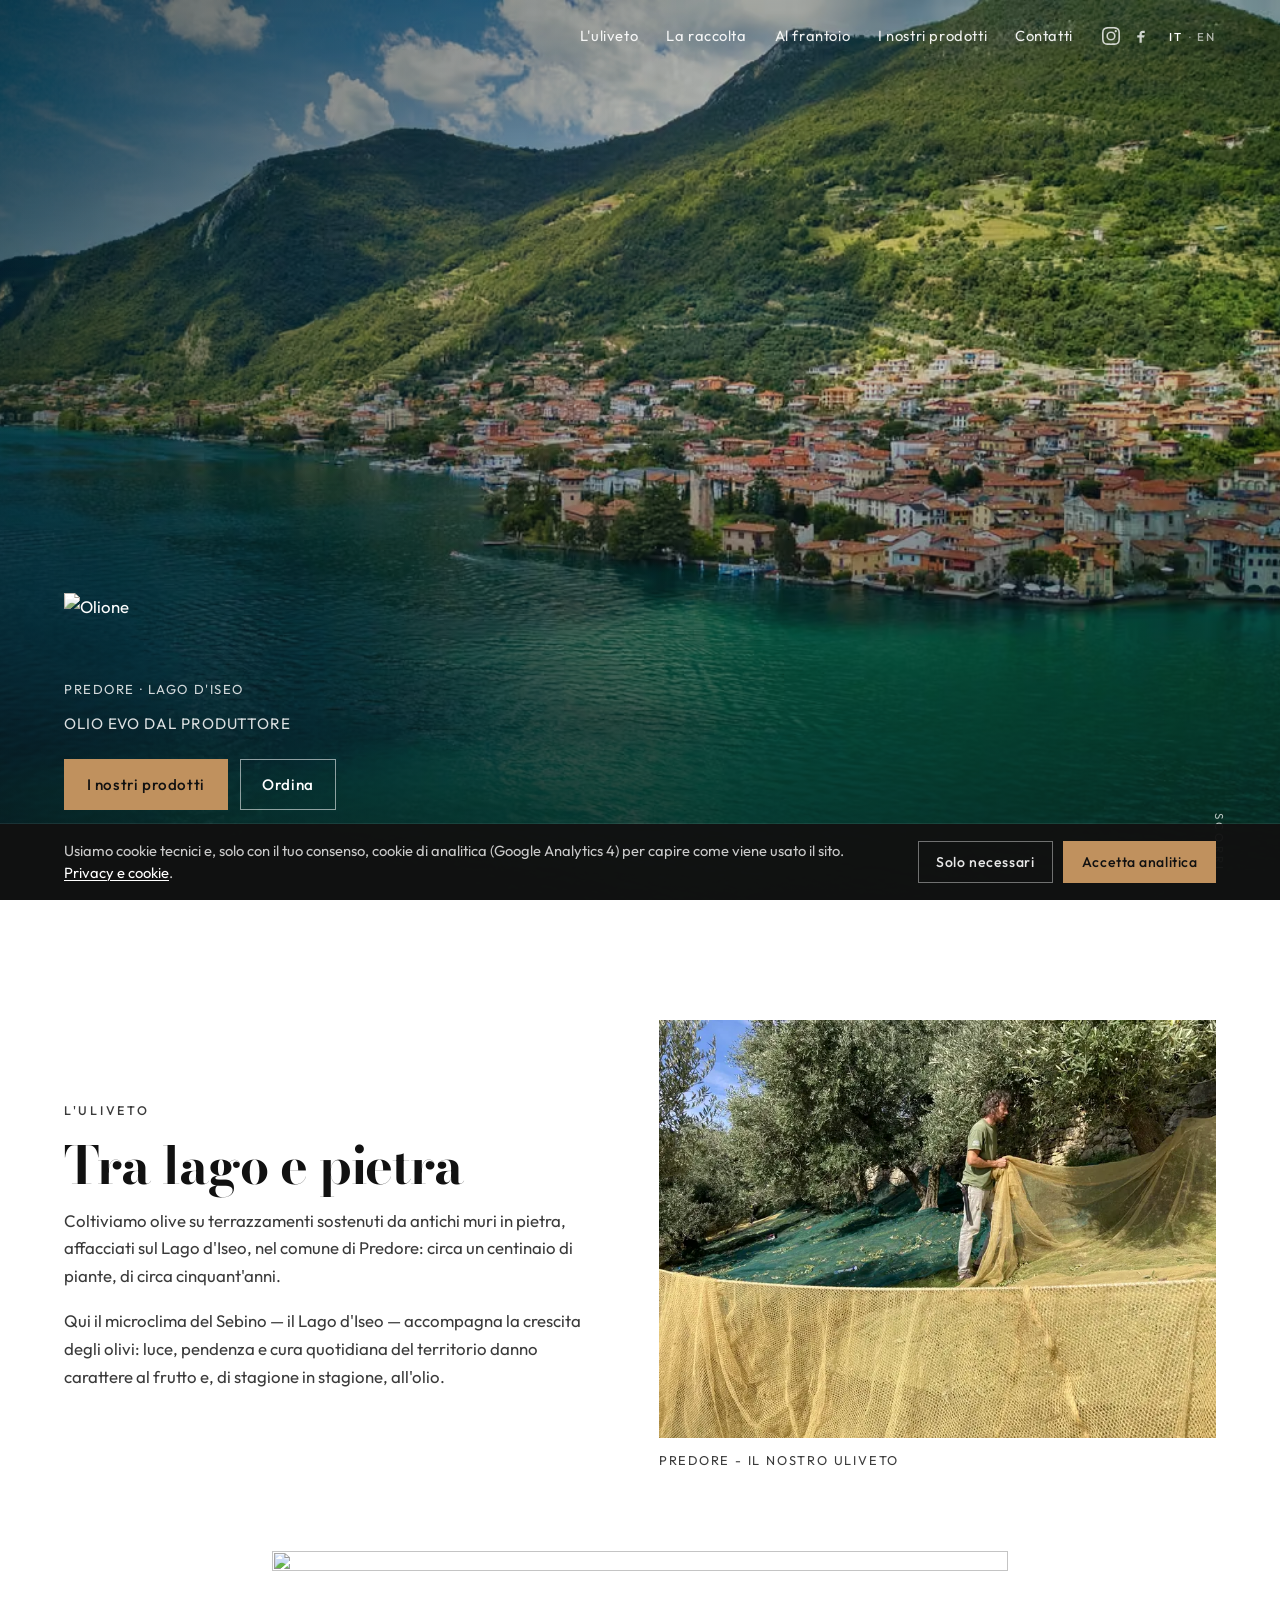
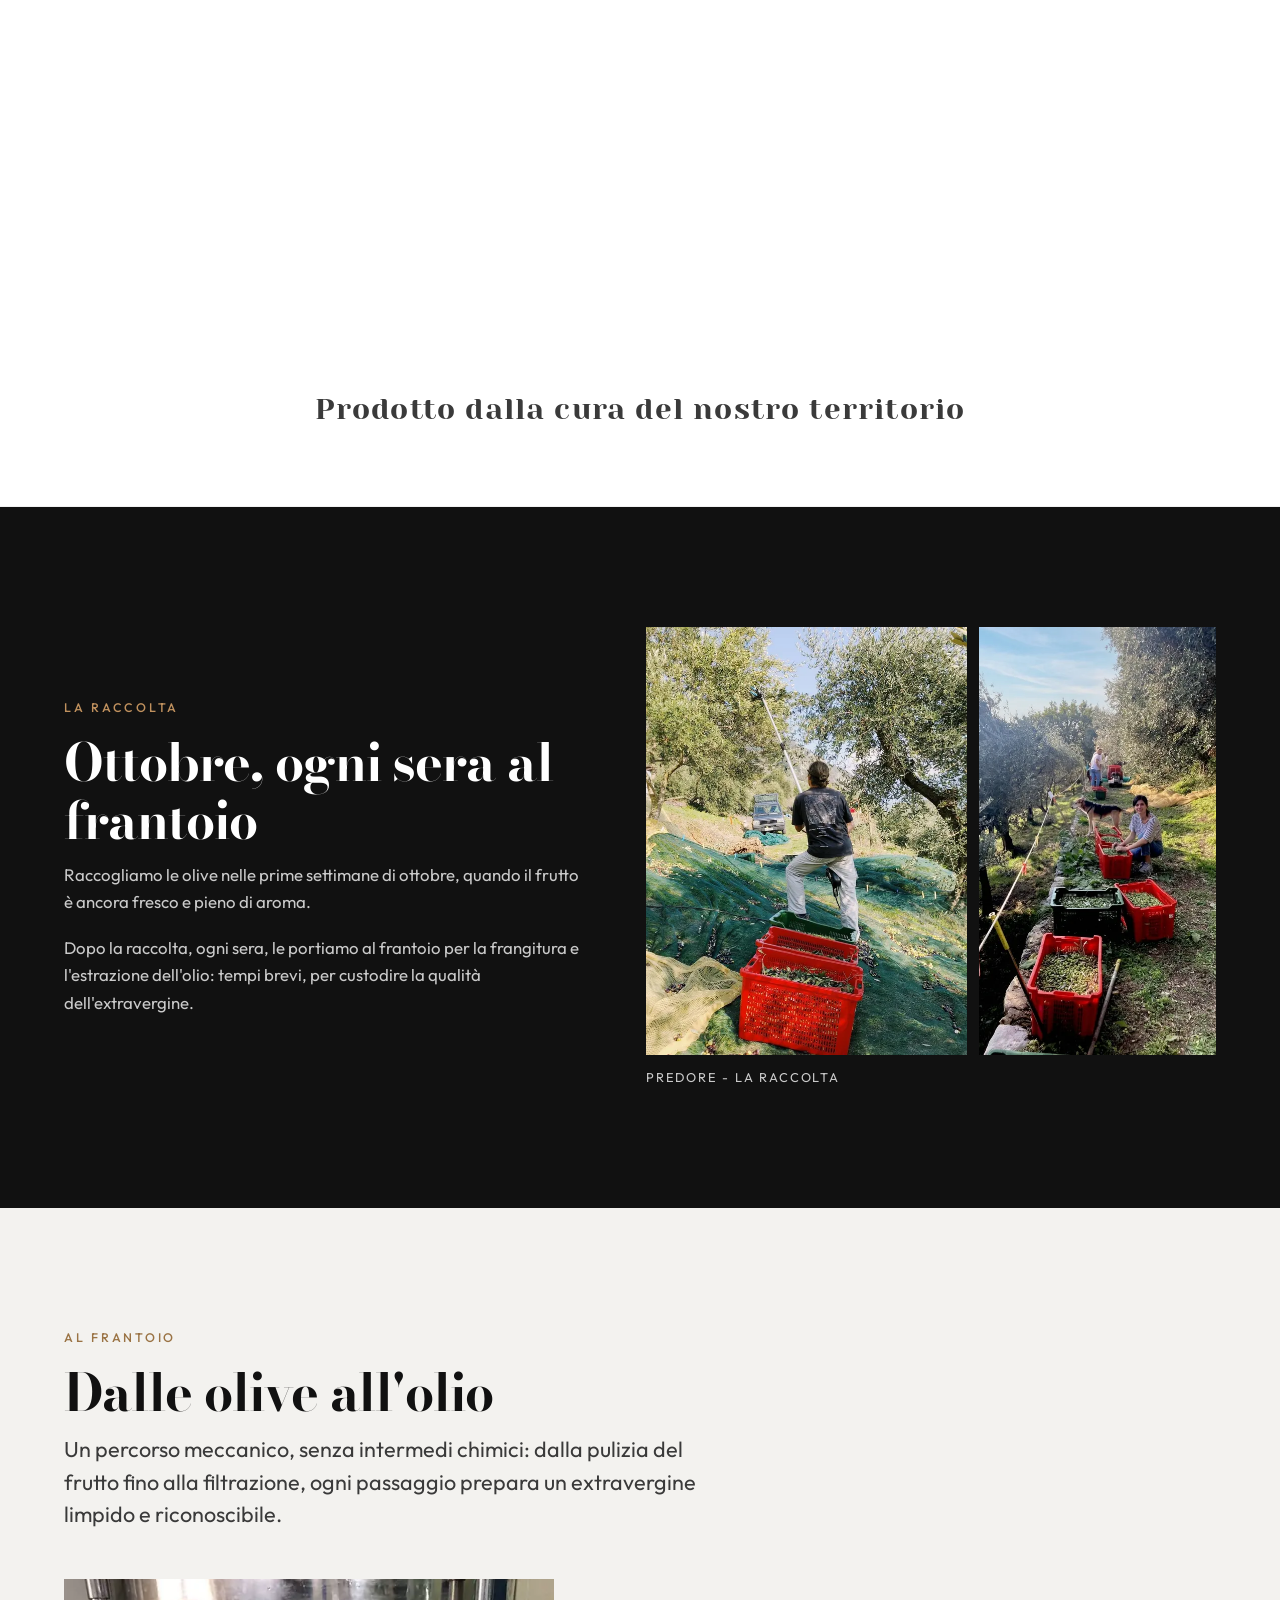
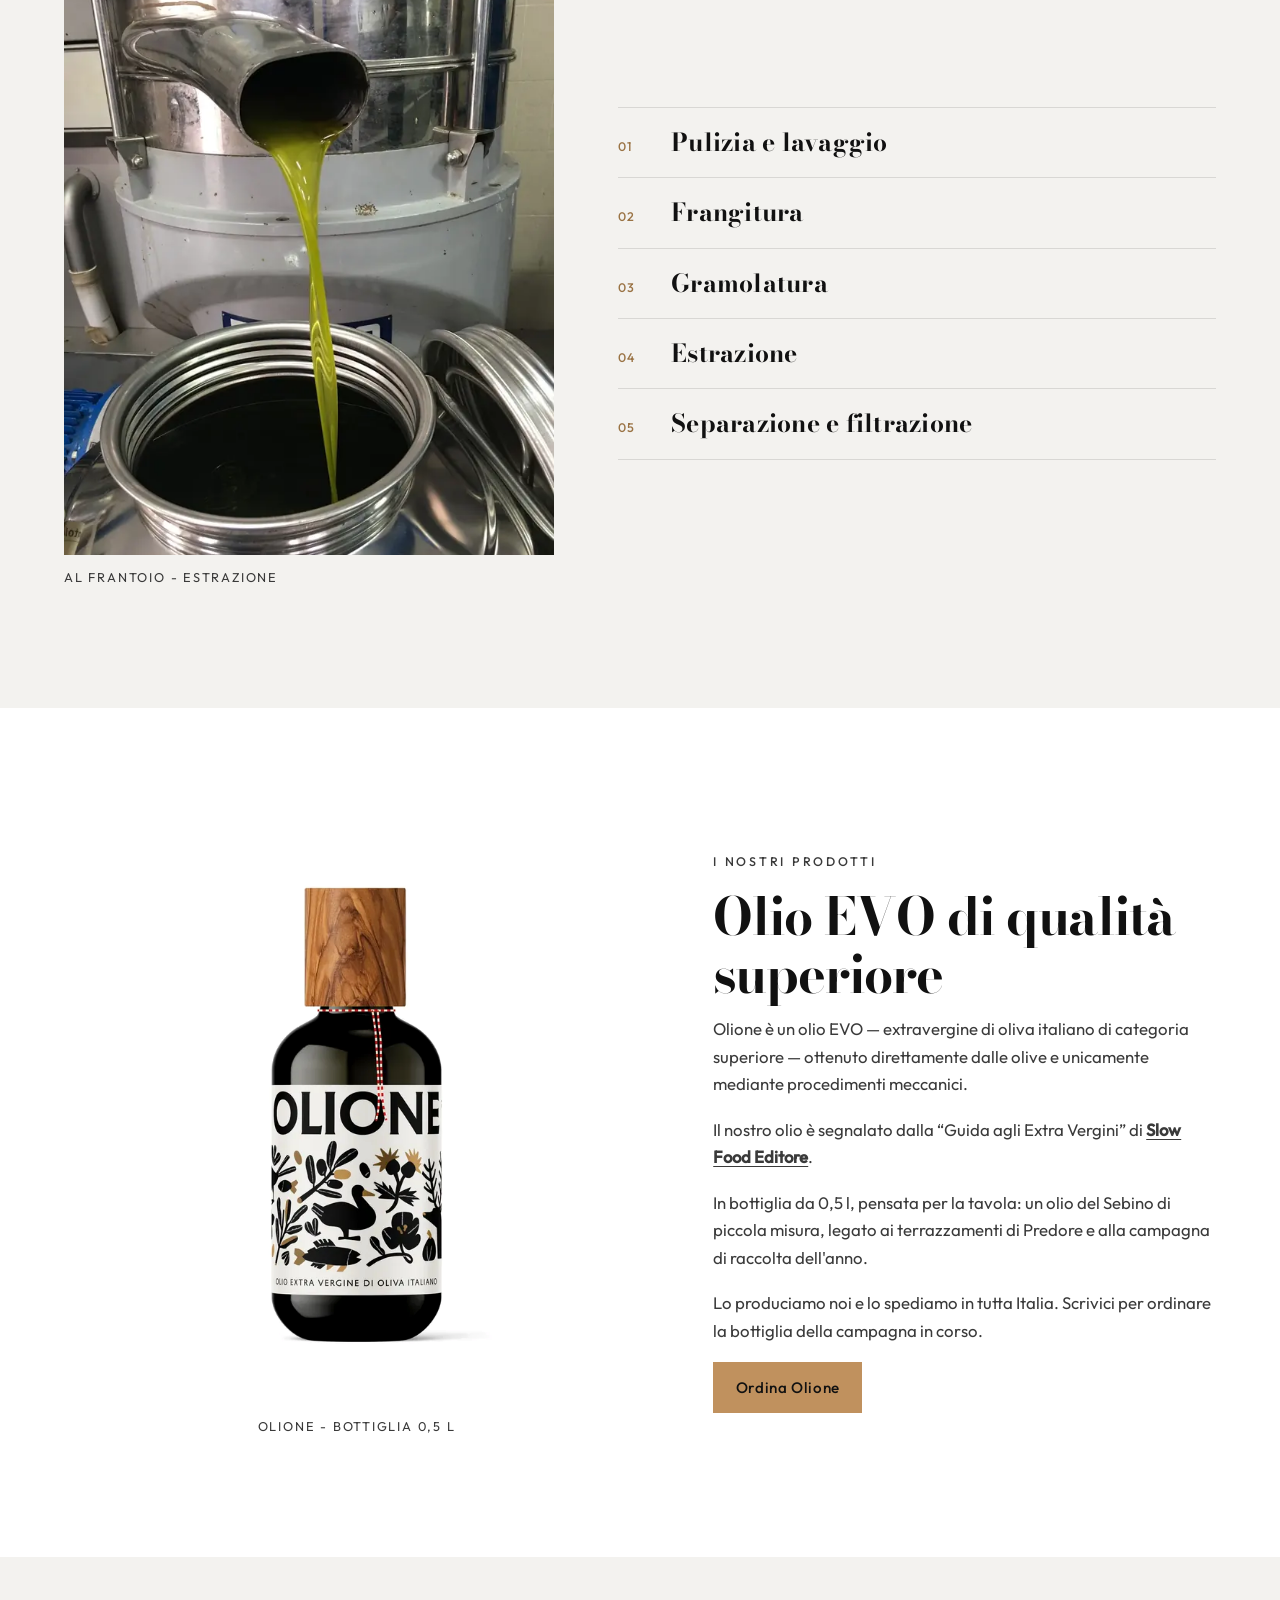
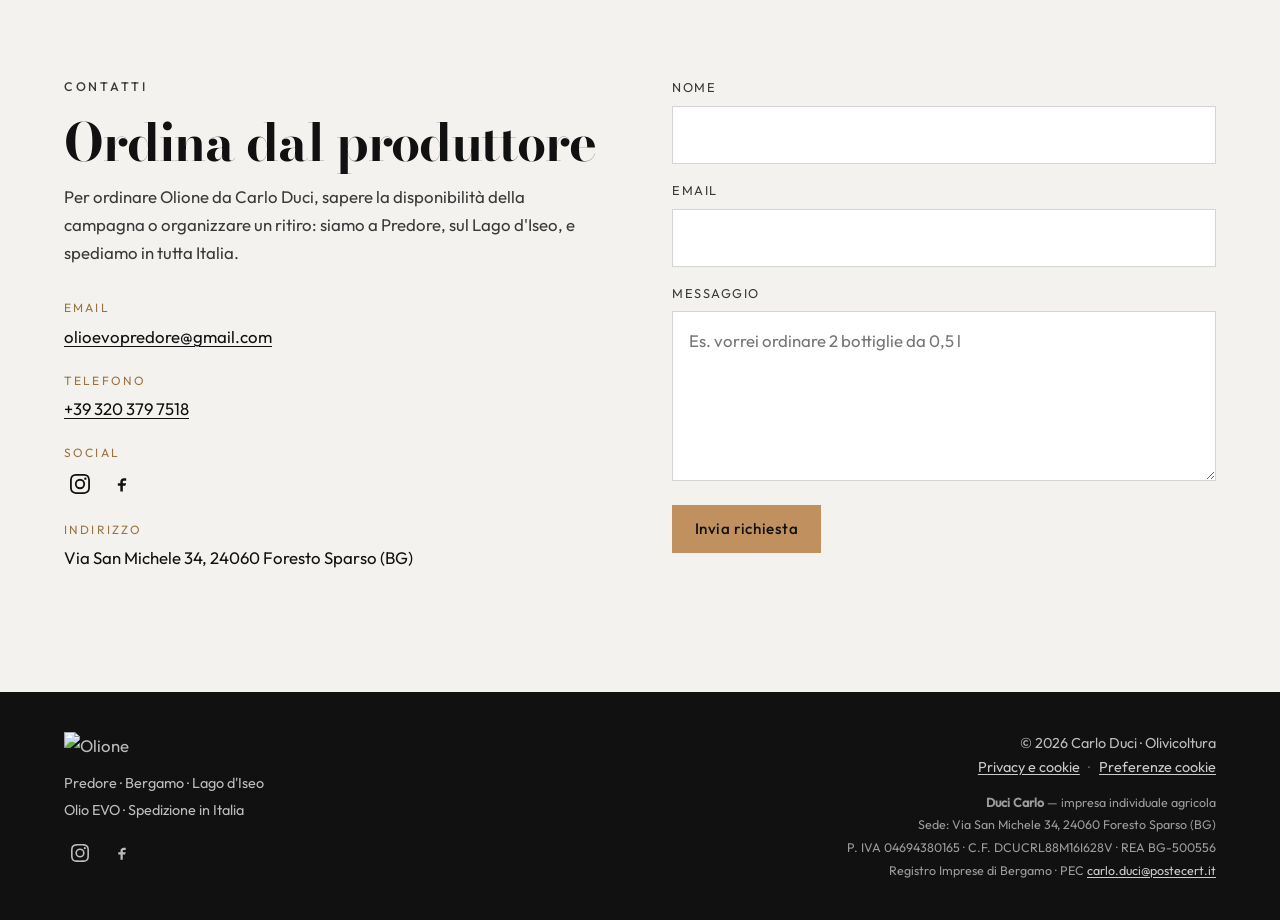
==== commit a4e3bc22: "Update Facebook and Instagram profile URLs. Co-authored-by: Cursor <cursoragent@cursor.com>" ====
--- a/index.html
+++ b/index.html
@@ -131,8 +131,8 @@
               "name": "Italy"
             },
             "sameAs": [
-              "https://www.facebook.com/olioevopredore/",
-              "https://www.instagram.com/olioevopredore/"
+              "https://www.facebook.com/olionepredore/",
+              "https://www.instagram.com/olione_predore"
             ]
           }
         ]
@@ -172,7 +172,7 @@
           <nav class="header-social" aria-label="Social">
             <a
               class="social-link"
-              href="https://www.instagram.com/olioevopredore/"
+              href="https://www.instagram.com/olione_predore"
               target="_blank"
               rel="noopener noreferrer"
               aria-label="Instagram Olione"
@@ -186,7 +186,7 @@
             </a>
             <a
               class="social-link"
-              href="https://www.facebook.com/olioevopredore/?locale=it_IT"
+              href="https://www.facebook.com/olionepredore/"
               target="_blank"
               rel="noopener noreferrer"
               aria-label="Facebook Olione"
@@ -528,7 +528,7 @@
                   <dd class="social-links">
                     <a
                       class="social-link"
-                      href="https://www.instagram.com/olioevopredore/"
+                      href="https://www.instagram.com/olione_predore"
                       target="_blank"
                       rel="noopener noreferrer"
                       aria-label="Instagram Olione"
@@ -542,7 +542,7 @@
                     </a>
                     <a
                       class="social-link"
-                      href="https://www.facebook.com/olioevopredore/?locale=it_IT"
+                      href="https://www.facebook.com/olionepredore/"
                       target="_blank"
                       rel="noopener noreferrer"
                       aria-label="Facebook Olione"
@@ -619,7 +619,7 @@
           <nav class="footer-social social-links" aria-label="Social">
             <a
               class="social-link"
-              href="https://www.instagram.com/olioevopredore/"
+              href="https://www.instagram.com/olione_predore"
               target="_blank"
               rel="noopener noreferrer"
               aria-label="Instagram Olione"
@@ -633,7 +633,7 @@
             </a>
             <a
               class="social-link"
-              href="https://www.facebook.com/olioevopredore/?locale=it_IT"
+              href="https://www.facebook.com/olionepredore/"
               target="_blank"
               rel="noopener noreferrer"
               aria-label="Facebook Olione"
